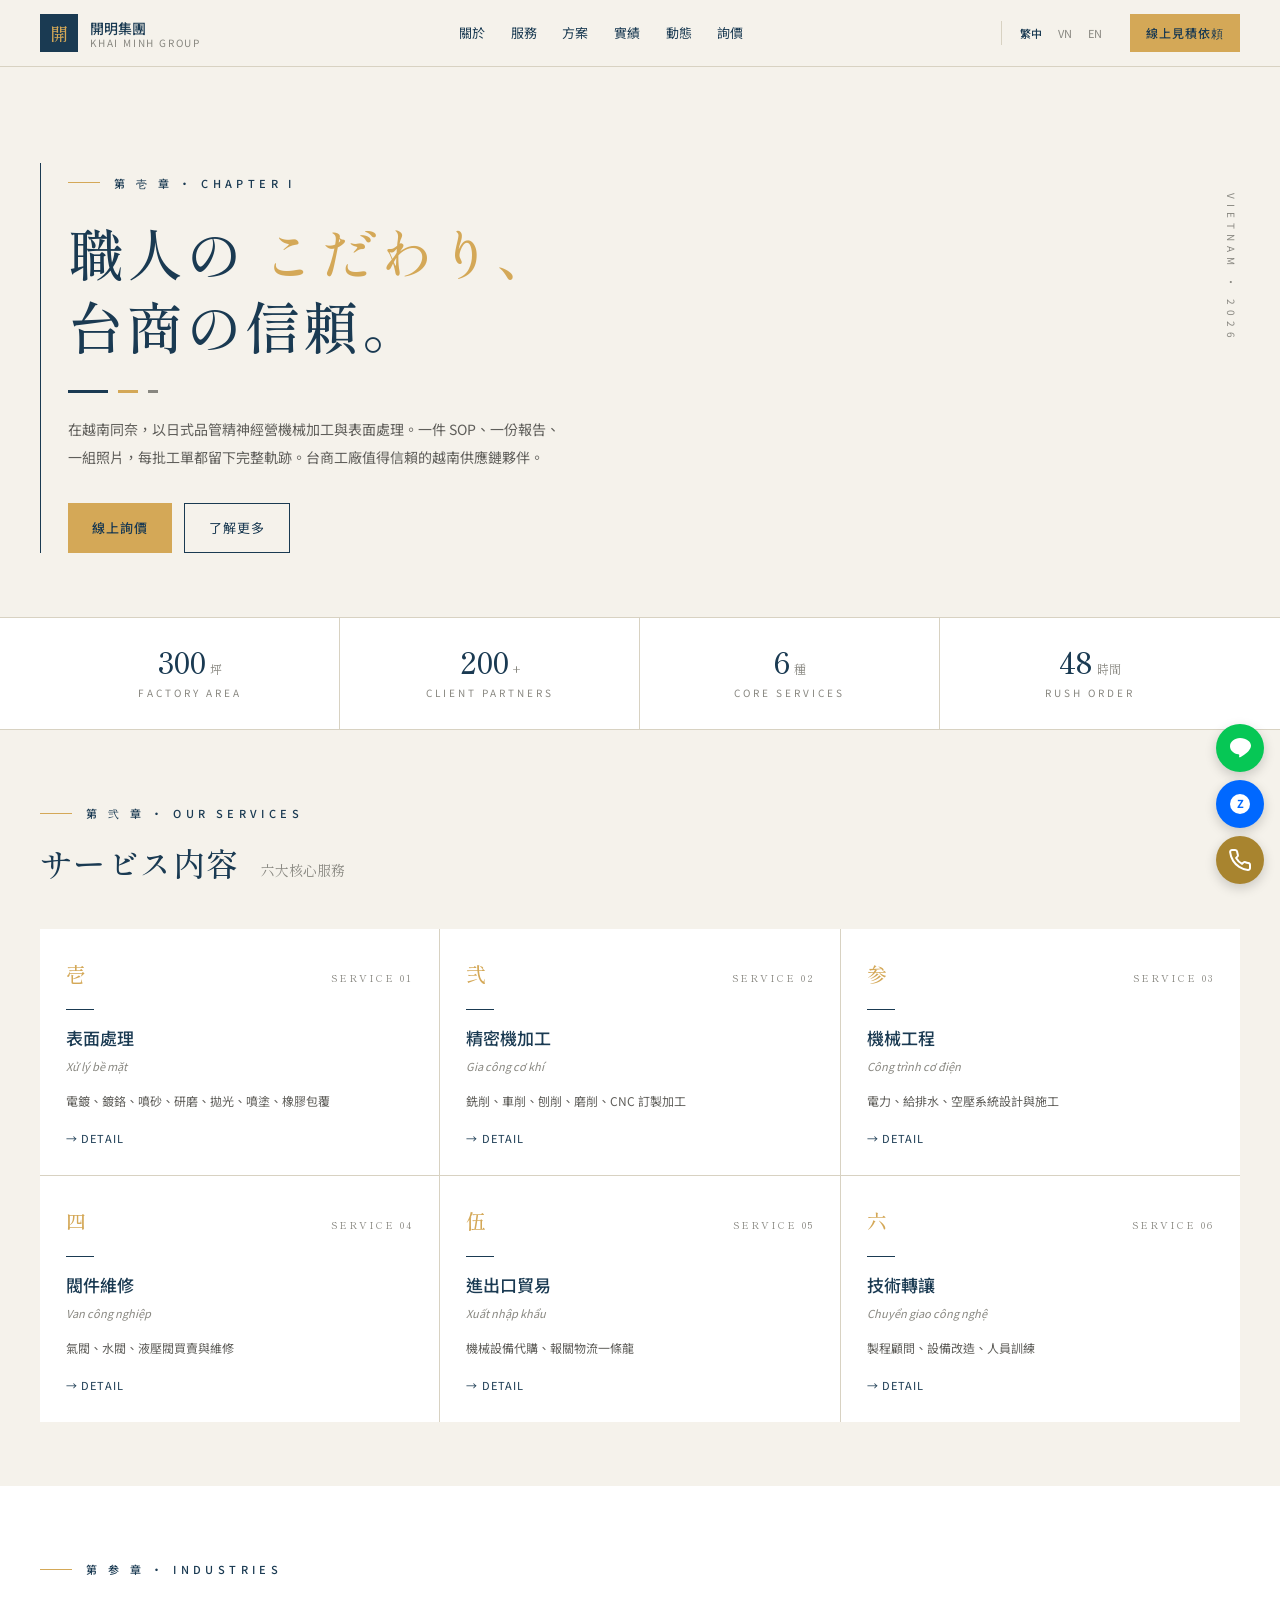
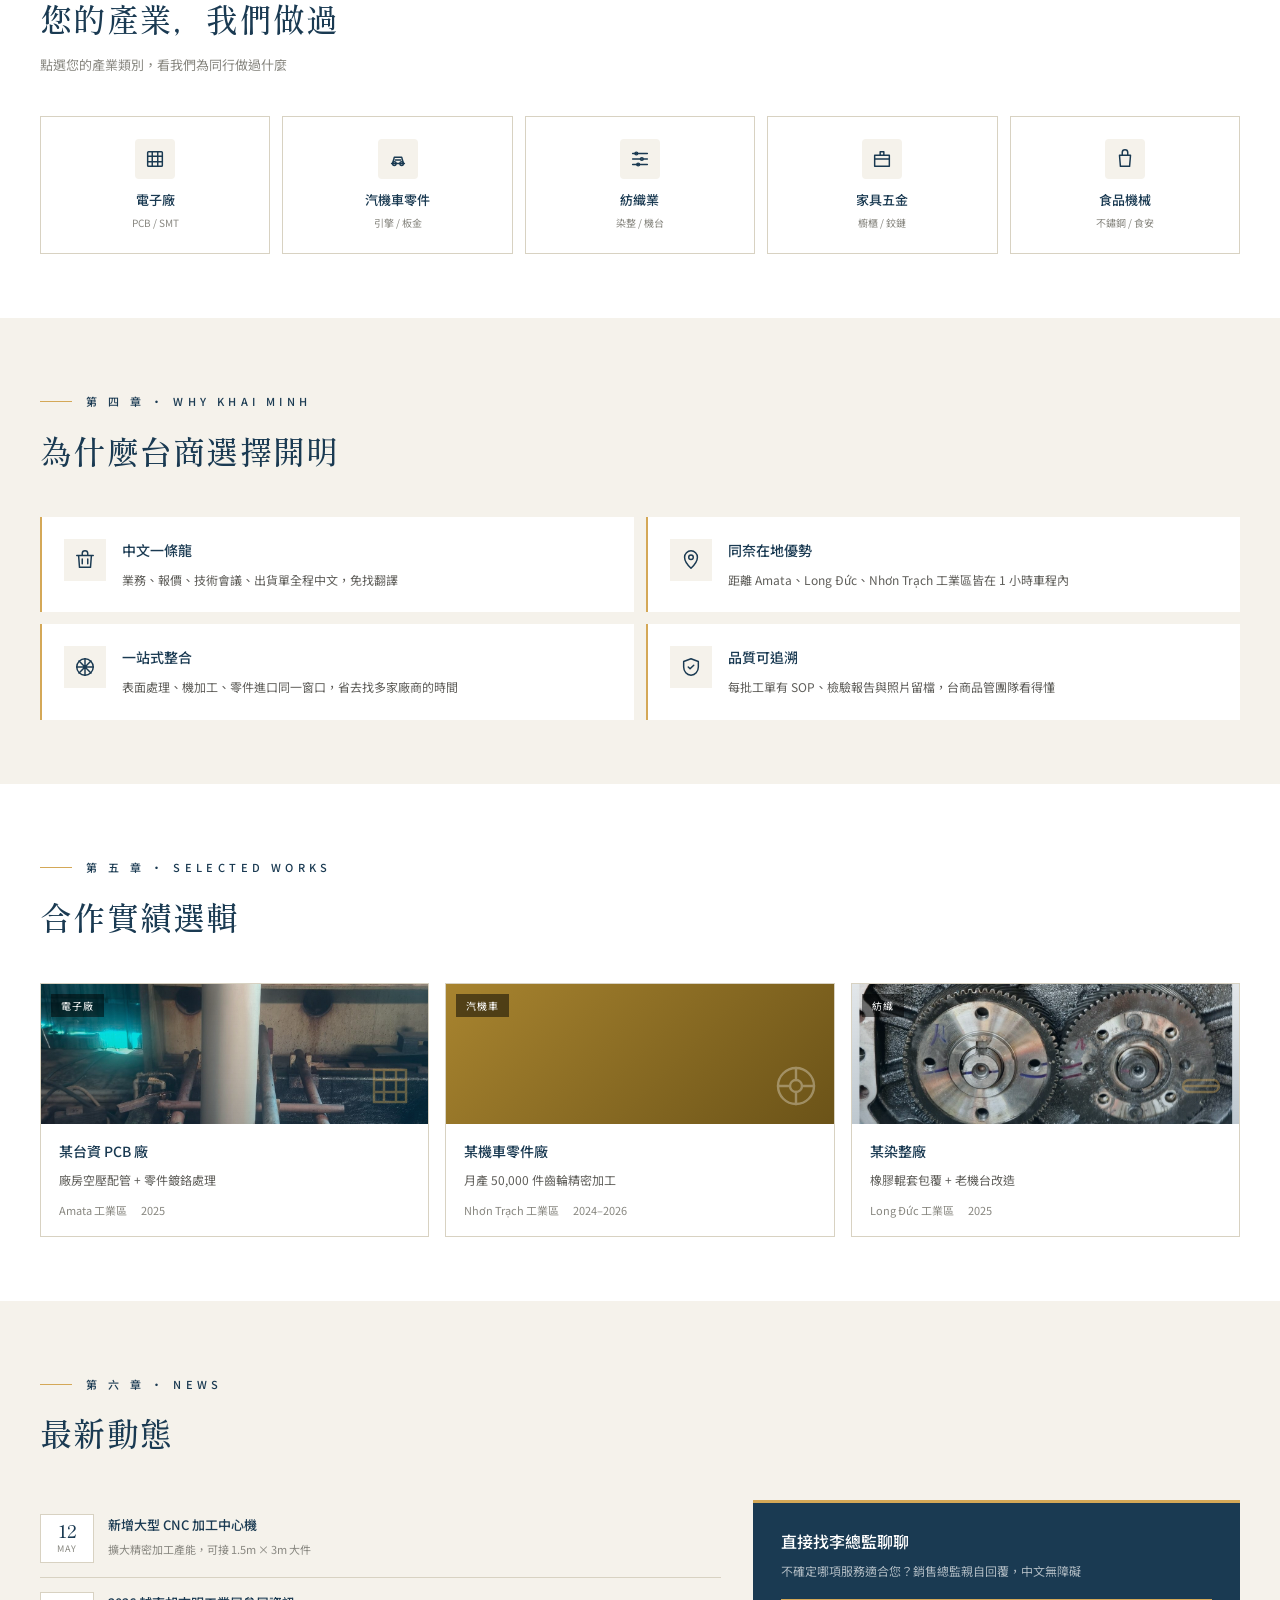
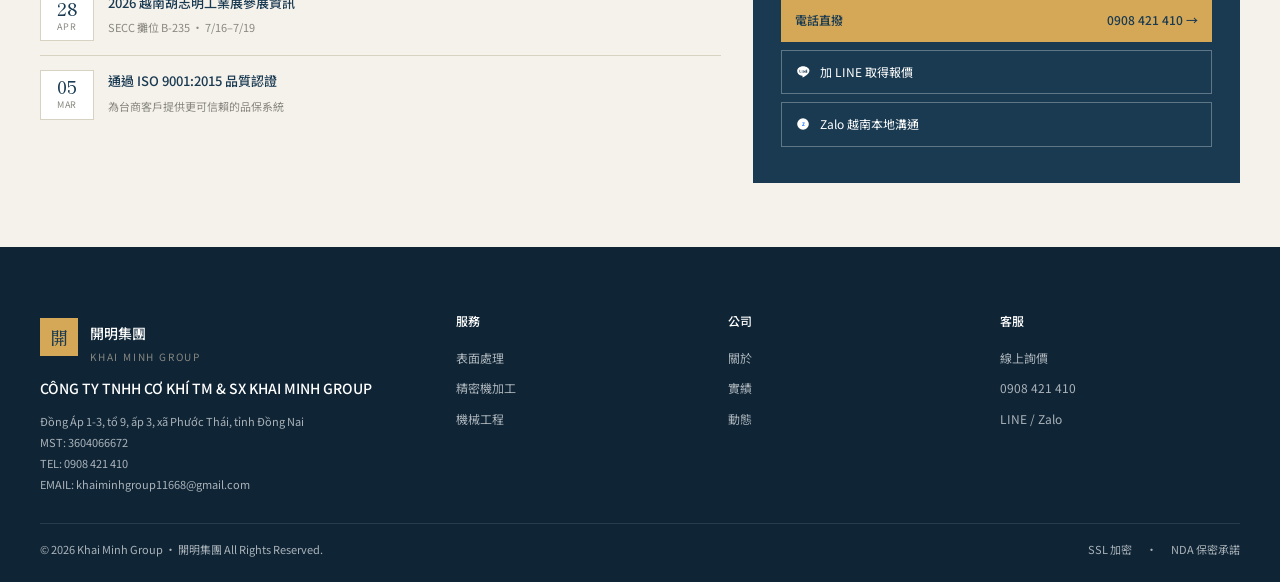
==== khaiminh-website/index.html @ f60c122e "Hotfix restore stable index and reapply category photo backgrounds" ====
<!DOCTYPE html>
<html lang="zh-Hant">
<head>
  <meta charset="UTF-8">
  <meta name="viewport" content="width=device-width, initial-scale=1.0">
  <meta name="description" content="開明集團 Khai Minh Group · 越南同奈在地機械加工與表面處理。中文一條龍服務，每批工單附 SOP、檢驗報告、製程照片，台商工廠值得信賴的供應鏈夥伴。">
  <meta name="theme-color" content="#1A3A52">
  <meta property="og:title" content="開明集團 Khai Minh Group — 越南同奈表面處理 × 機加工 × 進出口">
  <meta property="og:description" content="日式品管精神，中文一條龍服務。台商工廠值得信賴的越南供應鏈夥伴。">
  <meta property="og:type" content="website">
  <title>開明集團 Khai Minh Group | 越南同奈表面處理 × 機加工 × 進出口</title>

  <link rel="preconnect" href="https://fonts.googleapis.com">
  <link rel="preconnect" href="https://fonts.gstatic.com" crossorigin>
  <link href="https://fonts.googleapis.com/css2?family=Noto+Sans+TC:wght@400;500;700&family=Noto+Serif+TC:wght@500;700&family=Shippori+Mincho:wght@500;600&display=swap" rel="stylesheet">
  <link rel="stylesheet" href="assets/css/styles.css">
  <link rel="icon" href="data:image/svg+xml,%3Csvg xmlns='http://www.w3.org/2000/svg' viewBox='0 0 38 38'%3E%3Crect fill='%231A3A52' width='38' height='38'/%3E%3Ctext x='50%25' y='50%25' fill='%23D4A857' font-family='serif' font-size='18' text-anchor='middle' dominant-baseline='central'%3E開%3C/text%3E%3C/svg%3E">
</head>
<body>

  <!-- ==================== HEADER ==================== -->
  <header class="header">
    <div class="header-inner">
      <a href="index.html" class="logo">
        <div class="logo-mark">開</div>
        <div class="logo-text">
          <strong data-i18n="site_name">開明集團</strong>
          <span data-i18n="site_name_en">KHAI MINH GROUP</span>
        </div>
      </a>

      <nav class="nav" id="mainNav">
        <a href="index.html#about" data-i18n="nav.about">關於</a>
        <a href="service.html" data-i18n="nav.services">服務</a>
        <a href="index.html#industries" data-i18n="nav.solutions">方案</a>
        <a href="index.html#projects" data-i18n="nav.works">實績</a>
        <a href="index.html#news" data-i18n="nav.news">動態</a>
        <a href="quote.html" data-i18n="nav.contact">詢價</a>
      </nav>

      <div class="lang-switch" role="group" aria-label="Language">
        <button type="button" data-lang="tw">繁中</button>
        <button type="button" data-lang="vn">VN</button>
        <button type="button" data-lang="en">EN</button>
      </div>

      <a href="quote.html" class="btn-primary" data-i18n="btn.quote_now">線上見積依頼</a>

      <button class="menu-toggle" id="menuToggle" aria-label="Menu" aria-expanded="false">
        <span></span><span></span><span></span>
      </button>
    </div>
  </header>

  <!-- ==================== HERO ==================== -->
  <section class="hero">
    <div class="hero-inner">
      <div class="hero-line"></div>
      <div class="hero-vertical-text" data-i18n="home.vertical_text">VIETNAM · 2026</div>

      <div class="hero-content">
        <div class="chapter fade-in" data-i18n="home.hero_chapter">第 壱 章 · CHAPTER I</div>

        <h1 class="fade-in delay-1">
          <span data-i18n="home.hero_title_1">職人の</span>
          <span class="accent" data-i18n="home.hero_title_2">こだわり、</span><br>
          <span data-i18n="home.hero_title_3">台商の信頼。</span>
        </h1>

        <div class="bar-3 fade-in delay-2">
          <div></div><div></div><div></div>
        </div>

        <p class="hero-desc fade-in delay-3" data-i18n="home.hero_desc">在越南同奈，以日式品管精神經營機械加工與表面處理。一件 SOP、一份報告、一組照片，每批工單都留下完整軌跡。台商工廠值得信賴的越南供應鏈夥伴。</p>

        <div class="hero-cta fade-in delay-4">
          <a href="quote.html" class="btn-primary" data-i18n="btn.quote">線上詢價</a>
          <a href="service.html" class="btn-secondary" data-i18n="btn.learn_more">了解更多</a>
        </div>
      </div>
    </div>
  </section>

  <!-- ==================== STATS ==================== -->
  <section class="stats">
    <div class="stats-grid">
      <div class="stat">
        <div class="stat-num"><span data-i18n="home.stat_1_num">300</span><small data-i18n="home.stat_1_unit">坪</small></div>
        <div class="stat-label" data-i18n="home.stat_1_label">FACTORY AREA</div>
      </div>
      <div class="stat">
        <div class="stat-num"><span data-i18n="home.stat_2_num">200</span><small data-i18n="home.stat_2_unit">+</small></div>
        <div class="stat-label" data-i18n="home.stat_2_label">CLIENT PARTNERS</div>
      </div>
      <div class="stat">
        <div class="stat-num"><span data-i18n="home.stat_3_num">6</span><small data-i18n="home.stat_3_unit">種</small></div>
        <div class="stat-label" data-i18n="home.stat_3_label">CORE SERVICES</div>
      </div>
      <div class="stat">
        <div class="stat-num"><span data-i18n="home.stat_4_num">48</span><small data-i18n="home.stat_4_unit">時間</small></div>
        <div class="stat-label" data-i18n="home.stat_4_label">RUSH ORDER</div>
      </div>
    </div>
  </section>

  <!-- ==================== SERVICES ==================== -->
  <section class="section section-light" id="services">
    <div class="container">
      <div class="section-header">
        <div class="chapter" data-i18n="home.services_chapter">第 弐 章 · OUR SERVICES</div>
        <h2 class="section-title">
          <span data-i18n="home.services_title">サービス内容</span>
          <span class="sub" data-i18n="home.services_subtitle">六大核心服務</span>
        </h2>
      </div>

      <div class="services-grid">
        <a href="service.html" class="service-card">
          <div class="service-card-head">
            <div class="service-num">壱</div>
            <div class="service-idx">SERVICE 01</div>
          </div>
          <div class="service-divider"></div>
          <h3 class="service-title" data-i18n="home.service_1_name">表面處理</h3>
          <div class="service-title-sub" data-i18n="home.service_1_vn">Xử lý bề mặt</div>
          <p class="service-desc" data-i18n="home.service_1_desc">電鍍、鍍鉻、噴砂、研磨、拋光、噴塗、橡膠包覆</p>
          <div class="service-arrow">→ DETAIL</div>
        </a>

        <a href="service.html" class="service-card">
          <div class="service-card-head">
            <div class="service-num">弐</div>
            <div class="service-idx">SERVICE 02</div>
          </div>
          <div class="service-divider"></div>
          <h3 class="service-title" data-i18n="home.service_2_name">精密機加工</h3>
          <div class="service-title-sub" data-i18n="home.service_2_vn">Gia công cơ khí</div>
          <p class="service-desc" data-i18n="home.service_2_desc">銑削、車削、刨削、磨削、CNC 訂製加工</p>
          <div class="service-arrow">→ DETAIL</div>
        </a>

        <a href="service.html" class="service-card">
          <div class="service-card-head">
            <div class="service-num">参</div>
            <div class="service-idx">SERVICE 03</div>
          </div>
          <div class="service-divider"></div>
          <h3 class="service-title" data-i18n="home.service_3_name">機械工程</h3>
          <div class="service-title-sub" data-i18n="home.service_3_vn">Công trình cơ điện</div>
          <p class="service-desc" data-i18n="home.service_3_desc">電力、給排水、空壓系統設計與施工</p>
          <div class="service-arrow">→ DETAIL</div>
        </a>

        <a href="service.html" class="service-card">
          <div class="service-card-head">
            <div class="service-num">四</div>
            <div class="service-idx">SERVICE 04</div>
          </div>
          <div class="service-divider"></div>
          <h3 class="service-title" data-i18n="home.service_4_name">閥件維修</h3>
          <div class="service-title-sub" data-i18n="home.service_4_vn">Van công nghiệp</div>
          <p class="service-desc" data-i18n="home.service_4_desc">氣閥、水閥、液壓閥買賣與維修</p>
          <div class="service-arrow">→ DETAIL</div>
        </a>

        <a href="service.html" class="service-card">
          <div class="service-card-head">
            <div class="service-num">伍</div>
            <div class="service-idx">SERVICE 05</div>
          </div>
          <div class="service-divider"></div>
          <h3 class="service-title" data-i18n="home.service_5_name">進出口貿易</h3>
          <div class="service-title-sub" data-i18n="home.service_5_vn">Xuất nhập khẩu</div>
          <p class="service-desc" data-i18n="home.service_5_desc">機械設備代購、報關物流一條龍</p>
          <div class="service-arrow">→ DETAIL</div>
        </a>

        <a href="service.html" class="service-card">
          <div class="service-card-head">
            <div class="service-num">六</div>
            <div class="service-idx">SERVICE 06</div>
          </div>
          <div class="service-divider"></div>
          <h3 class="service-title" data-i18n="home.service_6_name">技術轉讓</h3>
          <div class="service-title-sub" data-i18n="home.service_6_vn">Chuyển giao công nghệ</div>
          <p class="service-desc" data-i18n="home.service_6_desc">製程顧問、設備改造、人員訓練</p>
          <div class="service-arrow">→ DETAIL</div>
        </a>
      </div>
    </div>
  </section>

  <!-- ==================== INDUSTRIES ==================== -->
  <section class="section section-white" id="industries">
    <div class="container">
      <div class="section-header">
        <div class="chapter" data-i18n="home.industries_chapter">第 参 章 · INDUSTRIES</div>
        <h2 class="section-title">
          <span data-i18n="home.industries_title">您的產業，我們做過</span>
        </h2>
        <p class="text-muted" style="font-size:13px; margin-top:8px;" data-i18n="home.industries_subtitle">點選您的產業類別，看我們為同行做過什麼</p>
      </div>

      <div class="industries-grid">
        <a href="quote.html" class="industry-card">
          <div class="industry-icon">
            <svg viewBox="0 0 24 24" fill="none" stroke-width="1.6" stroke-linecap="round" stroke-linejoin="round">
              <rect x="4" y="4" width="16" height="16" rx="1"/>
              <line x1="9" y1="4" x2="9" y2="20"/>
              <line x1="15" y1="4" x2="15" y2="20"/>
              <line x1="4" y1="9" x2="20" y2="9"/>
              <line x1="4" y1="15" x2="20" y2="15"/>
            </svg>
          </div>
          <div class="industry-name" data-i18n="home.ind_electronics">電子廠</div>
          <div class="industry-sub" data-i18n="home.ind_electronics_sub">PCB / SMT</div>
        </a>

        <a href="quote.html" class="industry-card">
          <div class="industry-icon">
            <svg viewBox="0 0 24 24" fill="none" stroke-width="1.6" stroke-linecap="round" stroke-linejoin="round">
              <path d="M5 17h14M6 17l2-7h8l2 7M9 13h6"/>
              <circle cx="8" cy="17" r="2"/>
              <circle cx="16" cy="17" r="2"/>
            </svg>
          </div>
          <div class="industry-name" data-i18n="home.ind_auto">汽機車零件</div>
          <div class="industry-sub" data-i18n="home.ind_auto_sub">引擎 / 板金</div>
        </a>

        <a href="quote.html" class="industry-card">
          <div class="industry-icon">
            <svg viewBox="0 0 24 24" fill="none" stroke-width="1.6" stroke-linecap="round" stroke-linejoin="round">
              <path d="M4 6h16M4 12h16M4 18h16"/>
              <circle cx="8" cy="6" r="1.5"/>
              <circle cx="14" cy="12" r="1.5"/>
              <circle cx="10" cy="18" r="1.5"/>
            </svg>
          </div>
          <div class="industry-name" data-i18n="home.ind_textile">紡織業</div>
          <div class="industry-sub" data-i18n="home.ind_textile_sub">染整 / 機台</div>
        </a>

        <a href="quote.html" class="industry-card">
          <div class="industry-icon">
            <svg viewBox="0 0 24 24" fill="none" stroke-width="1.6" stroke-linecap="round" stroke-linejoin="round">
              <rect x="4" y="8" width="16" height="12"/>
              <path d="M4 12h16M10 8V4h4v4"/>
            </svg>
          </div>
          <div class="industry-name" data-i18n="home.ind_furniture">家具五金</div>
          <div class="industry-sub" data-i18n="home.ind_furniture_sub">櫥櫃 / 鉸鏈</div>
        </a>

        <a href="quote.html" class="industry-card">
          <div class="industry-icon">
            <svg viewBox="0 0 24 24" fill="none" stroke-width="1.6" stroke-linecap="round" stroke-linejoin="round">
              <path d="M6 8h12l-1 12H7zM9 8V5a3 3 0 016 0v3"/>
            </svg>
          </div>
          <div class="industry-name" data-i18n="home.ind_food">食品機械</div>
          <div class="industry-sub" data-i18n="home.ind_food_sub">不鏽鋼 / 食安</div>
        </a>
      </div>
    </div>
  </section>

  <!-- ==================== REASONS ==================== -->
  <section class="section section-light" id="about">
    <div class="container">
      <div class="section-header">
        <div class="chapter" data-i18n="home.reasons_chapter">第 四 章 · WHY KHAI MINH</div>
        <h2 class="section-title" data-i18n="home.reasons_title">為什麼台商選擇開明</h2>
      </div>

      <div class="reasons-grid">
        <div class="reason">
          <div class="reason-icon">
            <svg viewBox="0 0 24 24" fill="none" stroke-width="1.6" stroke-linecap="round" stroke-linejoin="round">
              <path d="M3 7h18M5 7l1 13h12l1-13M9 7V5a3 3 0 016 0v2"/>
              <path d="M9 11v5M15 11v5"/>
            </svg>
          </div>
          <div>
            <div class="reason-title" data-i18n="home.reason_1_title">中文一條龍</div>
            <p class="reason-desc" data-i18n="home.reason_1_desc">業務、報價、技術會議、出貨單全程中文，免找翻譯</p>
          </div>
        </div>

        <div class="reason">
          <div class="reason-icon">
            <svg viewBox="0 0 24 24" fill="none" stroke-width="1.6" stroke-linecap="round" stroke-linejoin="round">
              <path d="M12 21s-7-6.5-7-12a7 7 0 0114 0c0 5.5-7 12-7 12z"/>
              <circle cx="12" cy="9" r="2.5"/>
            </svg>
          </div>
          <div>
            <div class="reason-title" data-i18n="home.reason_2_title">同奈在地優勢</div>
            <p class="reason-desc" data-i18n="home.reason_2_desc">距離 Amata、Long Đức、Nhơn Trạch 工業區皆在 1 小時車程內</p>
          </div>
        </div>

        <div class="reason">
          <div class="reason-icon">
            <svg viewBox="0 0 24 24" fill="none" stroke-width="1.6" stroke-linecap="round" stroke-linejoin="round">
              <circle cx="12" cy="12" r="9"/>
              <path d="M12 3v18M3 12h18M5.5 5.5l13 13M5.5 18.5l13-13"/>
            </svg>
          </div>
          <div>
            <div class="reason-title" data-i18n="home.reason_3_title">一站式整合</div>
            <p class="reason-desc" data-i18n="home.reason_3_desc">表面處理、機加工、零件進口同一窗口，省去找多家廠商的時間</p>
          </div>
        </div>

        <div class="reason">
          <div class="reason-icon">
            <svg viewBox="0 0 24 24" fill="none" stroke-width="1.6" stroke-linecap="round" stroke-linejoin="round">
              <path d="M9 12l2 2 4-4"/>
              <path d="M12 3l8 3v6c0 5-3.5 8.5-8 9-4.5-.5-8-4-8-9V6z"/>
            </svg>
          </div>
          <div>
            <div class="reason-title" data-i18n="home.reason_4_title">品質可追溯</div>
            <p class="reason-desc" data-i18n="home.reason_4_desc">每批工單有 SOP、檢驗報告與照片留檔，台商品管團隊看得懂</p>
          </div>
        </div>
      </div>
    </div>
  </section>

  <!-- ==================== PROJECTS ==================== -->
  <section class="section section-white" id="projects">
    <div class="container">
      <div class="section-header">
        <div class="chapter" data-i18n="home.projects_chapter">第 五 章 · SELECTED WORKS</div>
        <h2 class="section-title" data-i18n="home.projects_title">合作實績選輯</h2>
      </div>

      <div class="projects-grid">
        <article class="project-card">
          <div class="project-img" style="background: linear-gradient(180deg, rgba(21,56,82,.12), rgba(21,56,82,.28)), url('assets/img/cases/surface-treatment/553460.jpg'); background-size:cover; background-position:center;">
            <div class="project-img-tag" data-i18n="home.project_1_tag">電子廠</div>
            <svg style="position:absolute; bottom:14px; right:14px; opacity:0.4;" width="48" height="48" viewBox="0 0 24 24" fill="none" stroke="#D4A857" stroke-width="1.2" stroke-linecap="round">
              <rect x="4" y="4" width="16" height="16"/>
              <line x1="9" y1="4" x2="9" y2="20"/>
              <line x1="15" y1="4" x2="15" y2="20"/>
              <line x1="4" y1="9" x2="20" y2="9"/>
              <line x1="4" y1="15" x2="20" y2="15"/>
            </svg>
          </div>
          <div class="project-body">
            <h3 class="project-title" data-i18n="home.project_1_title">某台資 PCB 廠</h3>
            <p class="project-desc" data-i18n="home.project_1_desc">廠房空壓配管 + 零件鍍鉻處理</p>
            <div class="project-meta">
              <span data-i18n="home.project_1_loc">Amata 工業區</span>
              <span>2025</span>
            </div>
          </div>
        </article>

        <article class="project-card">
          <div class="project-img" style="background: linear-gradient(135deg, #A8842F 0%, #6B5318 100%);">
            <div class="project-img-tag" data-i18n="home.project_2_tag">汽機車</div>
            <svg style="position:absolute; bottom:14px; right:14px; opacity:0.35;" width="48" height="48" viewBox="0 0 24 24" fill="none" stroke="#F5F2EB" stroke-width="1.2" stroke-linecap="round">
              <circle cx="12" cy="12" r="9"/>
              <circle cx="12" cy="12" r="3"/>
              <path d="M12 3v6M12 15v6M3 12h6M15 12h6"/>
            </svg>
          </div>
          <div class="project-body">
            <h3 class="project-title" data-i18n="home.project_2_title">某機車零件廠</h3>
            <p class="project-desc" data-i18n="home.project_2_desc">月產 50,000 件齒輪精密加工</p>
            <div class="project-meta">
              <span data-i18n="home.project_2_loc">Nhơn Trạch 工業區</span>
              <span>2024–2026</span>
            </div>
          </div>
        </article>

        <article class="project-card">
          <div class="project-img" style="background: linear-gradient(180deg, rgba(21,56,82,.12), rgba(21,56,82,.28)), url('assets/img/cases/valve-repair/553462.jpg'); background-size:cover; background-position:center;">
            <div class="project-img-tag" data-i18n="home.project_3_tag">紡織</div>
            <svg style="position:absolute; bottom:14px; right:14px; opacity:0.4;" width="48" height="48" viewBox="0 0 24 24" fill="none" stroke="#D4A857" stroke-width="1.2" stroke-linecap="round">
              <rect x="3" y="9" width="18" height="6" rx="3"/>
              <line x1="3" y1="12" x2="21" y2="12"/>
            </svg>
          </div>
          <div class="project-body">
            <h3 class="project-title" data-i18n="home.project_3_title">某染整廠</h3>
            <p class="project-desc" data-i18n="home.project_3_desc">橡膠輥套包覆 + 老機台改造</p>
            <div class="project-meta">
              <span data-i18n="home.project_3_loc">Long Đức 工業區</span>
              <span>2025</span>
            </div>
          </div>
        </article>
      </div>
    </div>
  </section>

  <!-- ==================== NEWS + CTA ==================== -->
  <section class="section section-light" id="news">
    <div class="container">
      <div class="section-header">
        <div class="chapter" data-i18n="home.news_chapter">第 六 章 · NEWS</div>
        <h2 class="section-title" data-i18n="home.news_title">最新動態</h2>
      </div>

      <div class="news-cta-row">
        <div>
          <div class="news-item">
            <div class="news-date">
              <div class="news-date-day">12</div>
              <div class="news-date-mon">MAY</div>
            </div>
            <div>
              <div class="news-title" data-i18n="home.news_1_title">新增大型 CNC 加工中心機</div>
              <div class="news-sub" data-i18n="home.news_1_desc">擴大精密加工產能，可接 1.5m × 3m 大件</div>
            </div>
          </div>

          <div class="news-item">
            <div class="news-date">
              <div class="news-date-day">28</div>
              <div class="news-date-mon">APR</div>
            </div>
            <div>
              <div class="news-title" data-i18n="home.news_2_title">2026 越南胡志明工業展參展資訊</div>
              <div class="news-sub" data-i18n="home.news_2_desc">SECC 攤位 B-235 ‧ 7/16–7/19</div>
            </div>
          </div>

          <div class="news-item">
            <div class="news-date">
              <div class="news-date-day">05</div>
              <div class="news-date-mon">MAR</div>
            </div>
            <div>
              <div class="news-title" data-i18n="home.news_3_title">通過 ISO 9001:2015 品質認證</div>
              <div class="news-sub" data-i18n="home.news_3_desc">為台商客戶提供更可信賴的品保系統</div>
            </div>
          </div>
        </div>

        <aside class="cta-box">
          <div class="cta-title" data-i18n="home.cta_title">直接找李總監聊聊</div>
          <p class="cta-desc" data-i18n="home.cta_desc">不確定哪項服務適合您？銷售總監親自回覆，中文無障礙</p>

          <a href="tel:+84908421410" class="cta-btn">
            <span data-i18n="home.cta_phone_label">電話直撥</span>
            <span>0908 421 410 →</span>
          </a>

          <a href="https://line.me/R/ti/p/@khaiminh" class="cta-btn-outline" target="_blank" rel="noopener">
            <svg width="14" height="14" viewBox="0 0 24 24" fill="currentColor"><path d="M12 2C6.5 2 2 5.7 2 10.2c0 4.1 3.6 7.5 8.4 8.1.3.1.7.2.8.5.1.3.1.7 0 1l-.1.8c-.1.3-.2 1.1 1 .6 1.1-.5 6.2-3.7 8.5-6.3 1.5-1.7 2.4-3.4 2.4-5.4C23 6 18.5 2 12 2zm-4 11H6.4c-.2 0-.4-.2-.4-.4V8.4c0-.2.2-.4.4-.4h.2c.2 0 .4.2.4.4v3.4H8c.2 0 .4.2.4.4s-.2.4-.4.4zm2-3.7c0-.2.2-.4.4-.4s.4.2.4.4v4.1c0 .2-.2.4-.4.4s-.4-.2-.4-.4V9.3zm6 4.1c0 .2-.1.3-.3.4h-.2l-1.9-2.6v2.2c0 .2-.2.4-.4.4s-.4-.2-.4-.4V9.3c0-.2.1-.3.3-.4h.3l1.9 2.6V9.3c0-.2.2-.4.4-.4s.4.2.4.4v4.1zm3-2.5c.2 0 .4.2.4.4s-.2.4-.4.4h-1.2v.9H19c.2 0 .4.2.4.4s-.2.4-.4.4h-1.6c-.2 0-.4-.2-.4-.4V8.4c0-.2.2-.4.4-.4H19c.2 0 .4.2.4.4s-.2.4-.4.4h-1.2v.9H19z"/></svg>
            <span data-i18n="home.cta_line_label">加 LINE 取得報價</span>
          </a>

          <a href="https://zalo.me/84908421410" class="cta-btn-outline" target="_blank" rel="noopener">
            <svg width="14" height="14" viewBox="0 0 24 24" fill="currentColor"><circle cx="12" cy="12" r="10"/><text x="12" y="15" font-size="8" font-weight="bold" fill="#0068FF" text-anchor="middle">Z</text></svg>
            <span data-i18n="home.cta_zalo_label">Zalo 越南本地溝通</span>
          </a>
        </aside>
      </div>
    </div>
  </section>

  <!-- ==================== FOOTER ==================== -->
  <footer class="footer">
    <div class="container">
      <div class="footer-grid">
        <div class="footer-brand">
          <div class="logo">
            <div class="logo-mark">開</div>
            <div class="logo-text">
              <strong style="color:white" data-i18n="site_name">開明集團</strong>
              <span data-i18n="site_name_en">KHAI MINH GROUP</span>
            </div>
          </div>
          <strong data-i18n="footer.company_full">CÔNG TY TNHH CƠ KHÍ TM & SX KHAI MINH GROUP</strong>
          <p>
            <span data-i18n="footer.address">Đồng Áp 1-3, tổ 9, ấp 3, xã Phước Thái, tỉnh Đồng Nai</span><br>
            <span data-i18n="footer.tax_id">MST: 3604066672</span><br>
            TEL: <a href="tel:+84908421410">0908 421 410</a><br>
            EMAIL: <a href="mailto:khaiminhgroup11668@gmail.com">khaiminhgroup11668@gmail.com</a>
          </p>
        </div>

        <div class="footer-col">
          <h4 data-i18n="footer.col_services">服務</h4>
          <a href="service.html" data-i18n="home.service_1_name">表面處理</a>
          <a href="service.html" data-i18n="home.service_2_name">精密機加工</a>
          <a href="service.html" data-i18n="home.service_3_name">機械工程</a>
        </div>

        <div class="footer-col">
          <h4 data-i18n="footer.col_company">公司</h4>
          <a href="index.html#about" data-i18n="nav.about">關於開明</a>
          <a href="index.html#projects" data-i18n="nav.works">合作實績</a>
          <a href="index.html#news" data-i18n="nav.news">最新動態</a>
        </div>

        <div class="footer-col">
          <h4 data-i18n="footer.col_contact">客服</h4>
          <a href="quote.html" data-i18n="btn.quote">線上詢價</a>
          <a href="tel:+84908421410">0908 421 410</a>
          <a href="https://line.me/R/ti/p/@khaiminh" target="_blank" rel="noopener">LINE / Zalo</a>
        </div>
      </div>

      <div class="footer-bottom">
        <div data-i18n="footer.copyright">© 2026 Khai Minh Group ‧ 開明集團 All Rights Reserved.</div>
        <div class="footer-social">
          <span data-i18n="footer.ssl">SSL 加密</span>
          <span>·</span>
          <span data-i18n="footer.nda">NDA 保密承諾</span>
        </div>
      </div>
    </div>
  </footer>

  <!-- ==================== FLOATING CONTACT ==================== -->
  <div class="floating-contact">
    <a href="https://line.me/R/ti/p/@khaiminh" class="fc-btn fc-line" target="_blank" rel="noopener" aria-label="LINE">
      <span class="fc-btn-label" data-i18n="floating.line_label">LINE 諮詢</span>
      <svg viewBox="0 0 24 24" fill="currentColor"><path d="M12 2C6.5 2 2 5.7 2 10.2c0 4.1 3.6 7.5 8.4 8.1.3.1.7.2.8.5.1.3.1.7 0 1l-.1.8c-.1.3-.2 1.1 1 .6 1.1-.5 6.2-3.7 8.5-6.3 1.5-1.7 2.4-3.4 2.4-5.4C23 6 18.5 2 12 2z"/></svg>
    </a>
    <a href="https://zalo.me/84908421410" class="fc-btn fc-zalo" target="_blank" rel="noopener" aria-label="Zalo">
      <span class="fc-btn-label" data-i18n="floating.zalo_label">Zalo 聯絡</span>
      <svg viewBox="0 0 24 24" fill="currentColor"><circle cx="12" cy="12" r="10"/><text x="12" y="16" font-size="11" font-weight="bold" fill="#0068FF" text-anchor="middle">Z</text></svg>
    </a>
    <a href="tel:+84908421410" class="fc-btn fc-phone" aria-label="Phone">
      <span class="fc-btn-label" data-i18n="floating.phone_label">撥打電話</span>
      <svg viewBox="0 0 24 24" fill="none" stroke="currentColor" stroke-width="2" stroke-linecap="round" stroke-linejoin="round"><path d="M22 16.92v3a2 2 0 01-2.18 2 19.79 19.79 0 01-8.63-3.07 19.5 19.5 0 01-6-6 19.79 19.79 0 01-3.07-8.67A2 2 0 014.11 2h3a2 2 0 012 1.72c.13.96.37 1.9.72 2.81a2 2 0 01-.45 2.11L8.09 9.91a16 16 0 006 6l1.27-1.27a2 2 0 012.11-.45c.91.35 1.85.59 2.81.72A2 2 0 0122 16.92z"/></svg>
    </a>
  </div>

  <script src="assets/js/i18n.js?v=20260521-2"></script>
  <script src="assets/js/main.js?v=20260521-2"></script>
</body>
</html>
---- khaiminh-website/assets/css/styles.css ----
/* ============================================
   KHAI MINH GROUP — 日系風格設計系統
   ============================================ */

:root {
  /* 主色 */
  --color-bg: #F5F2EB;        /* 米色底 */
  --color-bg-white: #FFFFFF;
  --color-bg-dark: #1A3A52;   /* 深紺青 */
  --color-bg-darker: #0F2536;

  /* 文字 */
  --color-text: #1A3A52;
  --color-text-soft: #5F5E5A;
  --color-text-muted: #888780;
  --color-text-light: #B4B2A9;

  /* 強調色 */
  --color-accent: #D4A857;     /* 金黃 */
  --color-accent-dark: #A8842F;
  --color-line: #D8D2C2;        /* 細線 */

  /* 字型 */
  --font-sans: "Noto Sans TC", "Hiragino Kaku Gothic ProN", "Yu Gothic", "Meiryo", "PingFang TC", -apple-system, sans-serif;
  --font-serif: "Noto Serif TC", "Yu Mincho", "Hiragino Mincho ProN", "PingFang TC", serif;
  --font-display: "Shippori Mincho", "Noto Serif JP", serif;

  /* 間距 */
  --space-xs: 4px;
  --space-sm: 8px;
  --space-md: 16px;
  --space-lg: 24px;
  --space-xl: 40px;
  --space-2xl: 64px;
  --space-3xl: 96px;

  /* 容器 */
  --max-width: 1280px;
  --max-width-narrow: 960px;
}

/* ============================================
   Reset
   ============================================ */
*, *::before, *::after { box-sizing: border-box; margin: 0; padding: 0; }
html { scroll-behavior: smooth; -webkit-text-size-adjust: 100%; }
body {
  font-family: var(--font-sans);
  background: var(--color-bg);
  color: var(--color-text);
  line-height: 1.7;
  font-weight: 400;
  -webkit-font-smoothing: antialiased;
}
img, svg { max-width: 100%; display: block; }
a { color: inherit; text-decoration: none; }
button { font-family: inherit; cursor: pointer; border: none; background: none; color: inherit; }
input, textarea, select { font-family: inherit; font-size: 14px; }

/* ============================================
   排版
   ============================================ */
.font-display { font-family: var(--font-display); font-weight: 500; letter-spacing: 0.05em; }
.text-muted { color: var(--color-text-muted); }
.text-accent { color: var(--color-accent); }
.text-mono { font-family: ui-monospace, "SF Mono", monospace; letter-spacing: 0.02em; }

/* 章節標籤：壱章弐章三章... */
.chapter {
  display: inline-flex;
  align-items: center;
  gap: 14px;
  font-size: 11px;
  color: var(--color-text);
  letter-spacing: 0.4em;
  font-weight: 500;
}
.chapter::before {
  content: "";
  width: 32px;
  height: 1px;
  background: var(--color-accent);
}

/* 三色橫條 */
.bar-3 {
  display: flex;
  gap: 10px;
  align-items: center;
}
.bar-3 > div { height: 3px; }
.bar-3 > div:nth-child(1) { width: 40px; background: var(--color-bg-dark); }
.bar-3 > div:nth-child(2) { width: 20px; background: var(--color-accent); }
.bar-3 > div:nth-child(3) { width: 10px; background: var(--color-text-muted); }

/* ============================================
   容器
   ============================================ */
.container { max-width: var(--max-width); margin: 0 auto; padding: 0 var(--space-xl); }
.container-narrow { max-width: var(--max-width-narrow); margin: 0 auto; padding: 0 var(--space-xl); }

/* ============================================
   Header
   ============================================ */
.header {
  background: var(--color-bg);
  border-bottom: 0.5px solid var(--color-line);
  padding: 14px 0;
  position: sticky;
  top: 0;
  z-index: 100;
  backdrop-filter: blur(8px);
  background: rgba(245, 242, 235, 0.92);
}
.header-inner {
  max-width: var(--max-width);
  width: 100%;
  margin: 0 auto;
  padding: 0 var(--space-xl);
  display: flex;
  align-items: center;
  justify-content: space-between;
  gap: var(--space-lg);
  min-width: 0;
}
.logo {
  display: flex;
  align-items: center;
  gap: 12px;
  flex-shrink: 0;
}
.logo-mark {
  width: 38px;
  height: 38px;
  background: var(--color-bg-dark);
  display: flex;
  align-items: center;
  justify-content: center;
  color: var(--color-accent);
  font-family: var(--font-display);
  font-size: 18px;
  font-weight: 500;
}
.logo-text { line-height: 1.2; }
.logo-text strong { font-size: 14px; font-weight: 500; color: var(--color-text); }
.logo-text span { font-size: 10px; color: var(--color-text-muted); letter-spacing: 0.18em; display: block; }

.nav {
  display: flex;
  gap: clamp(14px, 2vw, 28px);
  align-items: center;
  justify-content: center;
  flex: 1 1 auto;
  min-width: 0;
  font-size: 13px;
}
.nav a {
  color: var(--color-text);
  position: relative;
  padding: 4px 0;
  transition: color 0.2s;
}
.nav a:hover { color: var(--color-accent-dark); }
.nav a.active::after {
  content: "";
  position: absolute;
  bottom: -4px;
  left: 0;
  right: 0;
  height: 1px;
  background: var(--color-accent);
}

.lang-switch {
  font-size: 11px;
  color: var(--color-text-muted);
  display: flex;
  gap: 8px;
  align-items: center;
  border-left: 0.5px solid var(--color-line);
  padding-left: 14px;
  flex-shrink: 0;
}
.lang-switch button { font-size: 11px; color: var(--color-text-muted); padding: 4px; }
.lang-switch button.active { color: var(--color-text); font-weight: 500; }
.lang-switch button:hover { color: var(--color-accent-dark); }
.lang-switch button:disabled { cursor: wait; opacity: 0.7; }

.btn-primary {
  background: var(--color-accent);
  color: var(--color-bg-dark);
  padding: 9px 16px;
  font-size: 12px;
  font-weight: 500;
  letter-spacing: 0.08em;
  transition: all 0.2s;
  display: inline-flex;
  align-items: center;
  gap: 6px;
  justify-content: center;
  white-space: nowrap;
}
.btn-primary:hover { background: var(--color-accent-dark); color: white; }
.header .btn-primary { flex-shrink: 0; }

.btn-secondary {
  background: transparent;
  color: var(--color-text);
  padding: 9px 16px;
  border: 1px solid var(--color-text);
  font-size: 12px;
  letter-spacing: 0.08em;
  transition: all 0.2s;
}
.btn-secondary:hover { background: var(--color-text); color: var(--color-bg); }

/* 漢堡 mobile menu */
.menu-toggle {
  display: none;
  width: 32px;
  height: 32px;
  flex-direction: column;
  justify-content: center;
  gap: 5px;
}
.menu-toggle span {
  display: block;
  width: 22px;
  height: 1.5px;
  background: var(--color-text);
}

/* ============================================
   Hero
   ============================================ */
.hero {
  padding: var(--space-3xl) 0 var(--space-2xl);
  position: relative;
}
.hero-inner {
  max-width: var(--max-width);
  margin: 0 auto;
  padding: 0 var(--space-xl);
  position: relative;
}
.hero-line {
  position: absolute;
  left: var(--space-xl);
  top: 0;
  bottom: 0;
  width: 1px;
  background: var(--color-bg-dark);
}
.hero-vertical-text {
  position: absolute;
  right: var(--space-xl);
  top: 30px;
  writing-mode: vertical-rl;
  font-size: 10px;
  color: var(--color-text-muted);
  letter-spacing: 0.5em;
}
.hero-content { margin-left: 28px; max-width: 640px; }
.hero h1 {
  font-family: var(--font-display);
  font-size: clamp(32px, 5vw, 56px);
  line-height: 1.3;
  font-weight: 500;
  color: var(--color-text);
  margin: 24px 0 28px;
  letter-spacing: 0.05em;
}
.hero h1 .accent { color: var(--color-accent); }
.hero-desc {
  font-size: 14px;
  color: var(--color-text-soft);
  line-height: 2;
  max-width: 500px;
  margin: 22px 0 32px;
}
.hero-cta { display: flex; gap: 12px; flex-wrap: wrap; }
.hero-cta .btn-primary, .hero-cta .btn-secondary { padding: 13px 24px; font-size: 13px; }

/* Hero 動畫 */
.fade-in { opacity: 0; transform: translateY(20px); animation: fadeUp 0.8s ease forwards; }
.fade-in.delay-1 { animation-delay: 0.1s; }
.fade-in.delay-2 { animation-delay: 0.2s; }
.fade-in.delay-3 { animation-delay: 0.3s; }
.fade-in.delay-4 { animation-delay: 0.4s; }
.fade-in.delay-5 { animation-delay: 0.5s; }
@keyframes fadeUp {
  to { opacity: 1; transform: translateY(0); }
}

/* ============================================
   Stats 統計列
   ============================================ */
.stats {
  background: var(--color-bg-white);
}
.stats-grid {
  max-width: var(--max-width);
  margin: 0 auto;
  padding: 0 var(--space-xl);
  display: grid;
  grid-template-columns: repeat(4, 1fr);
  border-top: 0.5px solid var(--color-line);
  border-bottom: 0.5px solid var(--color-line);
}
.stat {
  padding: 28px 24px;
  text-align: center;
  border-right: 0.5px solid var(--color-line);
}
.stat:last-child { border-right: none; }
.stat-num {
  font-family: var(--font-display);
  font-size: 30px;
  font-weight: 500;
  color: var(--color-bg-dark);
  line-height: 1;
}
.stat-num small { font-size: 12px; color: var(--color-text-muted); margin-left: 4px; font-weight: 400; }
.stat-label {
  font-size: 10px;
  color: var(--color-text-muted);
  letter-spacing: 0.3em;
  margin-top: 8px;
}

/* ============================================
   Section
   ============================================ */
.section { padding: var(--space-2xl) 0; }
.section-light { background: var(--color-bg); }
.section-white { background: var(--color-bg-white); }
.section-dark { background: var(--color-bg-dark); color: white; }
.section-dark .section-title { color: white; }
.section-dark .section-subtitle { color: rgba(255,255,255,0.7); }

.section-header { margin-bottom: var(--space-xl); }
.section-title {
  font-family: var(--font-display);
  font-size: clamp(22px, 3vw, 32px);
  font-weight: 500;
  color: var(--color-text);
  margin-top: 12px;
  letter-spacing: 0.04em;
}
.section-title .sub {
  color: var(--color-text-muted);
  font-size: 14px;
  font-weight: 400;
  letter-spacing: normal;
  margin-left: 12px;
}

/* ============================================
   服務卡片網格
   ============================================ */
.services-grid {
  display: grid;
  grid-template-columns: repeat(3, 1fr);
  gap: 1px;
  background: var(--color-line);
}
.service-card {
  background: var(--color-bg-white);
  padding: 28px 26px;
  transition: background 0.3s;
  cursor: pointer;
}
.service-card:hover { background: #FCFBF8; }
.service-card-head {
  display: flex;
  align-items: baseline;
  justify-content: space-between;
  margin-bottom: 18px;
}
.service-num {
  font-family: var(--font-display);
  font-size: 20px;
  color: var(--color-accent);
  font-weight: 500;
}
.service-idx {
  font-size: 10px;
  color: var(--color-text-muted);
  letter-spacing: 0.2em;
  font-family: var(--font-display);
}
.service-divider {
  height: 1px;
  background: var(--color-bg-dark);
  width: 28px;
  margin-bottom: 14px;
  transition: width 0.3s;
}
.service-card:hover .service-divider { width: 48px; }
.service-title { font-size: 17px; font-weight: 500; color: var(--color-text); margin-bottom: 4px; }
.service-title-sub { font-size: 11px; color: var(--color-text-muted); font-style: italic; margin-bottom: 14px; }
.service-desc { font-size: 12px; color: var(--color-text-soft); line-height: 1.9; }
.service-arrow { font-size: 11px; color: var(--color-text); margin-top: 16px; letter-spacing: 0.1em; }

/* ============================================
   產業類別 grid
   ============================================ */
.industries-grid {
  display: grid;
  grid-template-columns: repeat(5, 1fr);
  gap: 12px;
}
.industry-card {
  background: var(--color-bg-white);
  border: 0.5px solid var(--color-line);
  padding: 22px 14px;
  text-align: center;
  transition: all 0.2s;
}
.industry-card:hover {
  border-color: var(--color-accent);
  transform: translateY(-2px);
}
.industry-icon {
  width: 40px;
  height: 40px;
  margin: 0 auto 10px;
  background: var(--color-bg);
  display: flex;
  align-items: center;
  justify-content: center;
  border-radius: 4px;
}
.industry-icon svg { width: 22px; height: 22px; stroke: var(--color-bg-dark); }
.industry-name { font-size: 13px; font-weight: 500; }
.industry-sub { font-size: 10px; color: var(--color-text-muted); margin-top: 3px; }

/* ============================================
   優勢卡片（為什麼選擇開明）
   ============================================ */
.reasons-grid {
  display: grid;
  grid-template-columns: repeat(2, 1fr);
  gap: 12px;
}
.reason {
  background: var(--color-bg-white);
  padding: 22px;
  display: flex;
  gap: 16px;
  border-left: 2px solid var(--color-accent);
}
.reason-icon {
  flex-shrink: 0;
  width: 42px;
  height: 42px;
  background: var(--color-bg);
  display: flex;
  align-items: center;
  justify-content: center;
}
.reason-icon svg { width: 22px; height: 22px; stroke: var(--color-bg-dark); }
.reason-title { font-size: 14px; font-weight: 500; margin-bottom: 6px; }
.reason-desc { font-size: 12px; color: var(--color-text-soft); line-height: 1.8; }

/* ============================================
   實績卡片
   ============================================ */
.projects-grid {
  display: grid;
  grid-template-columns: repeat(3, 1fr);
  gap: 16px;
}
.project-card {
  background: var(--color-bg-white);
  border: 0.5px solid var(--color-line);
  overflow: hidden;
  transition: transform 0.2s, box-shadow 0.2s;
}
.project-card:hover {
  transform: translateY(-3px);
  box-shadow: 0 8px 24px rgba(26, 58, 82, 0.08);
}
.project-img {
  height: 140px;
  position: relative;
  overflow: hidden;
}
.project-img-tag {
  position: absolute;
  top: 10px;
  left: 10px;
  background: rgba(0, 0, 0, 0.5);
  color: white;
  font-size: 10px;
  padding: 3px 10px;
  letter-spacing: 0.1em;
}
.project-body { padding: 16px 18px; }
.project-title { font-size: 14px; font-weight: 500; }
.project-desc { font-size: 12px; color: var(--color-text-soft); margin-top: 6px; line-height: 1.6; }
.project-meta {
  font-size: 11px;
  color: var(--color-text-muted);
  margin-top: 12px;
  display: flex;
  gap: 14px;
}

/* ============================================
   新聞 + CTA
   ============================================ */
.news-cta-row {
  display: grid;
  grid-template-columns: 1.4fr 1fr;
  gap: 32px;
}
.news-item {
  display: flex;
  gap: 14px;
  padding: 14px 0;
  border-bottom: 0.5px solid var(--color-line);
}
.news-item:last-child { border-bottom: none; }
.news-date {
  background: var(--color-bg-white);
  border: 0.5px solid var(--color-line);
  padding: 6px 10px;
  text-align: center;
  min-width: 54px;
  height: fit-content;
}
.news-date-day { font-family: var(--font-display); font-size: 18px; font-weight: 500; line-height: 1; color: var(--color-bg-dark); }
.news-date-mon { font-size: 9px; color: var(--color-text-muted); margin-top: 2px; letter-spacing: 0.1em; }
.news-title { font-size: 13px; font-weight: 500; }
.news-sub { font-size: 11px; color: var(--color-text-muted); margin-top: 4px; }

.cta-box {
  background: var(--color-bg-dark);
  color: white;
  padding: 28px;
  position: relative;
}
.cta-box::before {
  content: "";
  position: absolute;
  top: 0;
  left: 0;
  right: 0;
  height: 3px;
  background: var(--color-accent);
}
.cta-title { font-size: 16px; font-weight: 500; margin-bottom: 6px; }
.cta-desc { font-size: 12px; color: rgba(255,255,255,0.65); line-height: 1.7; margin-bottom: 18px; }
.cta-btn {
  display: flex;
  align-items: center;
  justify-content: space-between;
  padding: 11px 14px;
  background: var(--color-accent);
  color: var(--color-bg-dark);
  font-size: 12px;
  font-weight: 500;
  margin-bottom: 8px;
  transition: background 0.2s;
}
.cta-btn:hover { background: white; }
.cta-btn-outline {
  display: flex;
  align-items: center;
  gap: 10px;
  padding: 11px 14px;
  background: transparent;
  border: 0.5px solid rgba(255,255,255,0.3);
  color: white;
  font-size: 12px;
  margin-bottom: 8px;
  transition: background 0.2s;
}
.cta-btn-outline:hover { background: rgba(255,255,255,0.1); }

/* ============================================
   Footer
   ============================================ */
.footer {
  background: var(--color-bg-darker);
  color: rgba(255,255,255,0.65);
  padding: var(--space-2xl) 0 var(--space-lg);
  font-size: 12px;
}
.footer-grid {
  display: grid;
  grid-template-columns: 1.6fr 1fr 1fr 1fr;
  gap: 32px;
  padding-bottom: 28px;
  border-bottom: 0.5px solid rgba(255,255,255,0.1);
}
.footer-brand .logo-mark { background: var(--color-accent); color: var(--color-bg-dark); }
.footer-brand strong { color: white; font-size: 14px; font-weight: 500; display: block; margin: 14px 0 10px; }
.footer-brand p { line-height: 1.9; font-size: 11px; }
.footer-col h4 { color: white; font-size: 12px; font-weight: 500; margin-bottom: 12px; }
.footer-col a { display: block; padding: 5px 0; font-size: 12px; transition: color 0.2s; }
.footer-col a:hover { color: var(--color-accent); }
.footer-bottom {
  padding-top: 16px;
  display: flex;
  justify-content: space-between;
  align-items: center;
  font-size: 11px;
}
.footer-social { display: flex; gap: 14px; align-items: center; }
.footer-social a { display: flex; align-items: center; gap: 4px; }

/* ============================================
   浮動聯絡按鈕（手機版重要功能）
   ============================================ */
.floating-contact {
  position: fixed;
  right: 16px;
  bottom: 16px;
  display: flex;
  flex-direction: column;
  gap: 8px;
  z-index: 99;
}
.fc-btn {
  width: 48px;
  height: 48px;
  border-radius: 50%;
  display: flex;
  align-items: center;
  justify-content: center;
  color: white;
  box-shadow: 0 4px 12px rgba(0,0,0,0.18);
  transition: transform 0.2s;
  position: relative;
}
.fc-btn:hover { transform: scale(1.08); }
.fc-btn svg { width: 24px; height: 24px; }
.fc-line { background: #06C755; }
.fc-zalo { background: #0068FF; }
.fc-phone { background: var(--color-accent-dark); }
.fc-btn-label {
  position: absolute;
  right: 56px;
  top: 50%;
  transform: translateY(-50%);
  background: var(--color-bg-dark);
  color: white;
  padding: 5px 10px;
  font-size: 11px;
  white-space: nowrap;
  opacity: 0;
  pointer-events: none;
  transition: opacity 0.2s;
}
.fc-btn:hover .fc-btn-label { opacity: 1; }

/* ============================================
   服務頁專屬
   ============================================ */
.breadcrumb {
  background: var(--color-bg);
  padding: 10px 0;
  font-size: 11px;
  color: var(--color-text-muted);
}
.breadcrumb .container { display: flex; gap: 8px; align-items: center; }
.breadcrumb .sep { color: var(--color-line); }
.breadcrumb .current { color: var(--color-text); font-weight: 500; }

.service-hero {
  background: var(--color-bg-dark);
  color: white;
  padding: var(--space-2xl) 0;
}
.service-hero-grid {
  display: grid;
  grid-template-columns: 1.6fr 1fr;
  gap: 36px;
  align-items: center;
}
.service-hero h1 {
  font-family: var(--font-display);
  font-size: clamp(26px, 4vw, 36px);
  margin: 14px 0 12px;
  letter-spacing: 0.04em;
}
.service-hero .vn { font-size: 14px; color: rgba(255,255,255,0.5); font-style: italic; margin-bottom: 16px; }
.service-hero .desc { font-size: 14px; color: rgba(255,255,255,0.75); line-height: 1.9; }

.quick-facts {
  background: rgba(255,255,255,0.05);
  border: 0.5px solid rgba(255,255,255,0.1);
  padding: 22px;
}
.quick-facts-title {
  font-size: 10px;
  color: var(--color-accent);
  letter-spacing: 0.3em;
  margin-bottom: 14px;
}
.qf-row {
  display: flex;
  justify-content: space-between;
  padding: 10px 0;
  font-size: 12px;
  border-bottom: 0.5px solid rgba(255,255,255,0.08);
}
.qf-row:last-child { border-bottom: none; }
.qf-row .label { color: rgba(255,255,255,0.6); }
.qf-row .value { color: white; font-weight: 500; }

/* 製程網格 */
.processes-grid {
  display: grid;
  grid-template-columns: repeat(4, 1fr);
  gap: 10px;
}
.process-item {
  background: var(--color-bg-white);
  border: 0.5px solid var(--color-line);
  border-left: 3px solid var(--color-accent);
  padding: 16px;
}
.process-item svg { width: 22px; height: 22px; stroke: var(--color-accent-dark); margin-bottom: 8px; }
.process-name { font-size: 13px; font-weight: 500; }
.process-vn { font-size: 10px; color: var(--color-text-muted); margin-top: 3px; }

/* 流程圖 */
.workflow {
  display: grid;
  grid-template-columns: repeat(5, 1fr);
  gap: 8px;
}
.workflow-step {
  background: var(--color-bg-white);
  border: 0.5px solid var(--color-line);
  padding: 18px 14px;
  text-align: center;
}
.workflow-step-num {
  width: 32px;
  height: 32px;
  border-radius: 50%;
  background: var(--color-bg-dark);
  color: var(--color-accent);
  display: flex;
  align-items: center;
  justify-content: center;
  font-family: var(--font-display);
  font-weight: 500;
  margin: 0 auto 10px;
}
.workflow-step.highlight .workflow-step-num { background: var(--color-accent); color: var(--color-bg-dark); }
.workflow-step-name { font-size: 12px; font-weight: 500; }
.workflow-step-desc { font-size: 10px; color: var(--color-text-muted); margin-top: 4px; line-height: 1.6; }

/* 設備表格 */
.equipment-table {
  width: 100%;
  background: var(--color-bg-white);
  border: 0.5px solid var(--color-line);
  border-collapse: collapse;
  font-size: 12px;
}
.equipment-table th, .equipment-table td {
  padding: 12px 18px;
  text-align: left;
  border-bottom: 0.5px solid var(--color-line);
}
.equipment-table th {
  font-size: 11px;
  color: var(--color-text-muted);
  letter-spacing: 0.1em;
  font-weight: 400;
}
.equipment-table td { color: var(--color-text-soft); }
.equipment-table td:first-child { font-weight: 500; color: var(--color-text); }
.equipment-table tr:last-child td { border-bottom: none; }

/* 品管文件三件套 */
.qa-grid {
  display: grid;
  grid-template-columns: repeat(3, 1fr);
  gap: 14px;
}
.qa-card {
  background: var(--color-bg-white);
  border: 0.5px solid var(--color-line);
  padding: 22px;
}
.qa-card svg { width: 28px; height: 28px; stroke: var(--color-accent-dark); }
.qa-title { font-size: 14px; font-weight: 500; margin: 12px 0 8px; }
.qa-desc { font-size: 12px; color: var(--color-text-soft); line-height: 1.8; }

/* ============================================
   詢價表單
   ============================================ */
.form-stepper {
  background: var(--color-bg-white);
  border-bottom: 0.5px solid var(--color-line);
  padding: 18px 0;
}
.form-stepper-inner {
  max-width: var(--max-width);
  margin: 0 auto;
  padding: 0 var(--space-xl);
  display: flex;
  align-items: center;
  gap: 4px;
}
.fs-step {
  display: flex;
  align-items: center;
  gap: 10px;
}
.fs-step-num {
  width: 26px;
  height: 26px;
  border-radius: 50%;
  background: var(--color-bg-white);
  border: 0.5px solid var(--color-line);
  color: var(--color-text-muted);
  display: flex;
  align-items: center;
  justify-content: center;
  font-size: 11px;
  font-weight: 500;
}
.fs-step.active .fs-step-num {
  background: var(--color-accent);
  border-color: var(--color-accent);
  color: var(--color-bg-dark);
}
.fs-step-label { font-size: 12px; color: var(--color-text-muted); }
.fs-step.active .fs-step-label { color: var(--color-text); font-weight: 500; }
.fs-line { flex: 1; height: 1px; background: var(--color-line); margin: 0 10px; }

.form-section {
  background: var(--color-bg-white);
  padding: var(--space-xl);
  margin-bottom: 18px;
  border: 0.5px solid var(--color-line);
}
.form-section-title { font-size: 16px; font-weight: 500; margin-bottom: 4px; }
.form-section-sub { font-size: 12px; color: var(--color-text-muted); margin-bottom: 18px; }

/* Form 元件 */
.form-row { display: grid; grid-template-columns: 1fr 1fr; gap: 14px; }
.form-row.row-3 { grid-template-columns: 1fr 1fr 1fr; }
.form-field { margin-bottom: 14px; }
.form-field label {
  display: block;
  font-size: 12px;
  color: var(--color-text-muted);
  margin-bottom: 5px;
}
.form-field label .req { color: #C8503E; }
.form-field label .hint { color: var(--color-text-light); font-size: 10px; }
.form-field input[type="text"],
.form-field input[type="email"],
.form-field input[type="tel"],
.form-field input[type="number"],
.form-field input[type="date"],
.form-field select,
.form-field textarea {
  width: 100%;
  padding: 10px 12px;
  border: 0.5px solid var(--color-line);
  background: var(--color-bg);
  color: var(--color-text);
  font-size: 13px;
  transition: border 0.2s;
}
.form-field input:focus,
.form-field select:focus,
.form-field textarea:focus {
  outline: none;
  border-color: var(--color-accent);
  background: white;
}
.form-field textarea { min-height: 80px; resize: vertical; }
.form-error { color: #C8503E; font-size: 11px; margin-top: 4px; display: none; }
.form-field.has-error input,
.form-field.has-error select,
.form-field.has-error textarea { border-color: #C8503E; background: #FCF1EE; }
.form-field.has-error .form-error { display: block; }

/* Checkbox 多選卡 */
.service-pick-grid {
  display: grid;
  grid-template-columns: repeat(3, 1fr);
  gap: 8px;
}
.service-pick {
  display: flex;
  align-items: center;
  gap: 10px;
  padding: 12px 14px;
  background: var(--color-bg);
  border: 0.5px solid var(--color-line);
  cursor: pointer;
  transition: all 0.2s;
}
.service-pick input { display: none; }
.service-pick .check-box {
  width: 16px;
  height: 16px;
  border: 1.5px solid var(--color-line);
  display: flex;
  align-items: center;
  justify-content: center;
  flex-shrink: 0;
}
.service-pick .check-box svg { width: 11px; height: 11px; stroke: white; opacity: 0; }
.service-pick input:checked ~ .check-box {
  background: var(--color-accent);
  border-color: var(--color-accent);
}
.service-pick input:checked ~ .check-box svg { opacity: 1; }
.service-pick:has(input:checked) {
  background: #FAEEDA;
  border-color: var(--color-accent);
}
.service-pick-title { font-size: 13px; font-weight: 500; }
.service-pick-sub { font-size: 10px; color: var(--color-text-muted); }

/* Radio 偏好聯絡方式 */
.radio-row { display: flex; gap: 16px; padding: 9px 0; }
.radio-row label { display: flex; align-items: center; gap: 5px; font-size: 12px; color: var(--color-text-soft); cursor: pointer; }
.radio-row input[type="radio"] { accent-color: var(--color-accent); }

/* File upload */
.upload-zone {
  border: 1.5px dashed var(--color-line);
  background: var(--color-bg);
  padding: 28px;
  text-align: center;
  cursor: pointer;
  transition: border 0.2s;
}
.upload-zone:hover { border-color: var(--color-accent); }
.upload-zone svg { width: 32px; height: 32px; stroke: var(--color-text-muted); margin: 0 auto 8px; }
.upload-zone-title { font-size: 13px; font-weight: 500; }
.upload-zone-sub { font-size: 11px; color: var(--color-text-muted); margin-top: 4px; }
.upload-nda {
  display: flex;
  gap: 8px;
  align-items: center;
  padding: 10px 14px;
  background: #E8EFF5;
  margin-top: 10px;
  font-size: 11px;
  color: var(--color-bg-dark);
}
.upload-nda svg { width: 14px; height: 14px; stroke: var(--color-bg-dark); flex-shrink: 0; }

/* Submit row */
.submit-row {
  display: flex;
  justify-content: flex-end;
  align-items: center;
  gap: 12px;
  padding-top: 14px;
}
.submit-row .hint { font-size: 11px; color: var(--color-text-light); flex: 1; }
.btn-submit {
  background: var(--color-accent);
  color: var(--color-bg-dark);
  padding: 12px 28px;
  font-size: 13px;
  font-weight: 500;
  letter-spacing: 0.08em;
  transition: background 0.2s;
  display: inline-flex;
  align-items: center;
  gap: 8px;
}
.btn-submit:hover:not(:disabled) { background: var(--color-accent-dark); color: white; }
.btn-submit:disabled { opacity: 0.5; cursor: not-allowed; }

/* 同意預約廠房參觀 */
.visit-confirm {
  display: flex;
  gap: 10px;
  align-items: center;
  padding: 14px;
  background: var(--color-bg);
  margin: 14px 0;
}
.visit-confirm label { font-size: 13px; cursor: pointer; }
.visit-confirm input { accent-color: var(--color-accent); }

/* 表單送出成功 */
.form-success {
  display: none;
  background: var(--color-bg-white);
  padding: var(--space-2xl);
  text-align: center;
  border: 0.5px solid var(--color-line);
}
.form-success svg { width: 56px; height: 56px; stroke: var(--color-accent); margin: 0 auto 16px; }
.form-success h2 { font-family: var(--font-display); font-size: 24px; margin-bottom: 8px; }
.form-success p { color: var(--color-text-soft); font-size: 13px; }
.form-success.show { display: block; }

/* ============================================
   響應式 mobile-first
   ============================================ */
@media (max-width: 1180px) {
  .header-inner { gap: 16px; }
  .nav { gap: 16px; font-size: 12px; }
  .header .btn-primary { display: none; }
}

@media (max-width: 768px) {
  .container, .container-narrow { padding: 0 20px; }
  .header-inner { padding: 0 20px; }
  .stats-grid { padding: 0 20px; }
  .form-stepper-inner { padding: 0 20px; }

  .nav, .lang-switch, .hero-cta .btn-secondary, .header .btn-primary { display: none; }
  .menu-toggle { display: flex; }

  .hero { padding: 48px 0 32px; }
  .hero-inner { padding: 0 20px; }
  .hero-line { left: 20px; }
  .hero-vertical-text { display: none; }
  .hero-content { margin-left: 22px; }
  .hero h1 { font-size: 28px; margin: 18px 0 20px; }
  .hero-desc { font-size: 13px; margin: 16px 0 24px; }

  .stats-grid { grid-template-columns: repeat(2, 1fr); }
  .stat:nth-child(2) { border-right: none; }
  .stat:nth-child(1), .stat:nth-child(2) { border-bottom: 0.5px solid var(--color-line); }

  .section { padding: 40px 0; }
  .section-header { margin-bottom: 24px; }

  .services-grid, .reasons-grid, .projects-grid, .qa-grid { grid-template-columns: 1fr; }
  .industries-grid { grid-template-columns: repeat(2, 1fr); }
  .news-cta-row { grid-template-columns: 1fr; gap: 24px; }
  .service-hero-grid { grid-template-columns: 1fr; gap: 24px; }
  .processes-grid { grid-template-columns: repeat(2, 1fr); }
  .workflow { grid-template-columns: repeat(2, 1fr); gap: 8px; }
  .equipment-table { font-size: 11px; }
  .equipment-table th, .equipment-table td { padding: 9px 10px; }

  .form-row, .form-row.row-3 { grid-template-columns: 1fr; }
  .service-pick-grid { grid-template-columns: 1fr; }
  .form-stepper-inner { gap: 0; }
  .fs-step-label { display: none; }
  .fs-line { margin: 0 4px; }
  .form-section { padding: 20px; }

  .footer-grid { grid-template-columns: 1fr; gap: 20px; }
  .footer-bottom { flex-direction: column; gap: 12px; }

  .floating-contact { right: 12px; bottom: 12px; }
  .fc-btn { width: 50px; height: 50px; }

  /* Mobile menu 展開 */
  .nav.open {
    display: flex;
    position: absolute;
    top: 100%;
    left: 0;
    right: 0;
    background: var(--color-bg);
    flex-direction: column;
    padding: 18px 20px;
    gap: 14px;
    border-bottom: 0.5px solid var(--color-line);
  }
  .nav.open a { padding: 6px 0; border-bottom: 0.5px solid var(--color-line); }
}

@media (max-width: 480px) {
  .hero h1 { font-size: 24px; letter-spacing: 0.02em; }
  .stat-num { font-size: 22px; }
}

/* Reduced motion */
@media (prefers-reduced-motion: reduce) {
  *, *::before, *::after { animation: none !important; transition: none !important; }
}
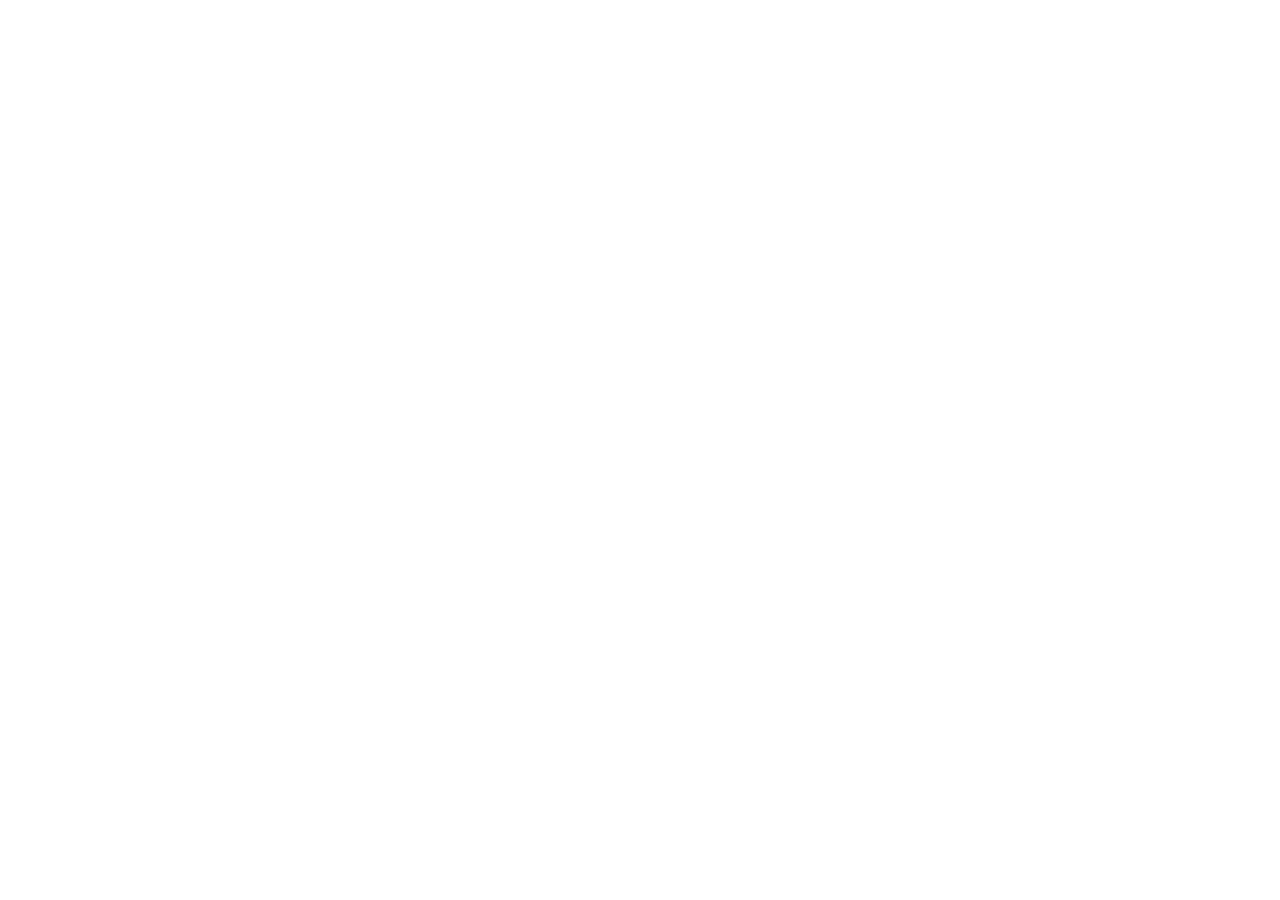
==== commit 2ae0afe3: "Lock project card labels to case folder categories" ====
--- a/khaiminh-website/index.html
+++ b/khaiminh-website/index.html
@@ -1,20 +1,20 @@
-<!DOCTYPE html>
+﻿<!DOCTYPE html>
 <html lang="zh-Hant">
 <head>
   <meta charset="UTF-8">
   <meta name="viewport" content="width=device-width, initial-scale=1.0">
-  <meta name="description" content="開明集團 Khai Minh Group · 越南同奈在地機械加工與表面處理。中文一條龍服務，每批工單附 SOP、檢驗報告、製程照片，台商工廠值得信賴的供應鏈夥伴。">
+  <meta name="description" content="???? Khai Minh Group 繚 頞????典璈１?極?”?Ｚ??葉??璇???嚗??孵極?桅? SOP?炎撽?ˊ蝔???啣?撌亙??澆?靽∟陷????憭乩撈??>
   <meta name="theme-color" content="#1A3A52">
-  <meta property="og:title" content="開明集團 Khai Minh Group — 越南同奈表面處理 × 機加工 × 進出口">
-  <meta property="og:description" content="日式品管精神，中文一條龍服務。台商工廠值得信賴的越南供應鏈夥伴。">
+  <meta property="og:title" content="???? Khai Minh Group ??頞???銵券?? ? 璈?撌?? ?脣??>
+  <meta property="og:description" content="?亙??恣蝎曄?嚗葉??璇?????極撱澆?靽∟陷??????憭乩撈??>
   <meta property="og:type" content="website">
-  <title>開明集團 Khai Minh Group | 越南同奈表面處理 × 機加工 × 進出口</title>
+  <title>???? Khai Minh Group | 頞???銵券?? ? 璈?撌?? ?脣??/title>
 
   <link rel="preconnect" href="https://fonts.googleapis.com">
   <link rel="preconnect" href="https://fonts.gstatic.com" crossorigin>
   <link href="https://fonts.googleapis.com/css2?family=Noto+Sans+TC:wght@400;500;700&family=Noto+Serif+TC:wght@500;700&family=Shippori+Mincho:wght@500;600&display=swap" rel="stylesheet">
   <link rel="stylesheet" href="assets/css/styles.css">
-  <link rel="icon" href="data:image/svg+xml,%3Csvg xmlns='http://www.w3.org/2000/svg' viewBox='0 0 38 38'%3E%3Crect fill='%231A3A52' width='38' height='38'/%3E%3Ctext x='50%25' y='50%25' fill='%23D4A857' font-family='serif' font-size='18' text-anchor='middle' dominant-baseline='central'%3E開%3C/text%3E%3C/svg%3E">
+  <link rel="icon" href="data:image/svg+xml,%3Csvg xmlns='http://www.w3.org/2000/svg' viewBox='0 0 38 38'%3E%3Crect fill='%231A3A52' width='38' height='38'/%3E%3Ctext x='50%25' y='50%25' fill='%23D4A857' font-family='serif' font-size='18' text-anchor='middle' dominant-baseline='central'%3E??3C/text%3E%3C/svg%3E">
 </head>
 <body>
 
@@ -22,29 +22,29 @@
   <header class="header">
     <div class="header-inner">
       <a href="index.html" class="logo">
-        <div class="logo-mark">開</div>
+        <div class="logo-mark">??/div>
         <div class="logo-text">
-          <strong data-i18n="site_name">開明集團</strong>
+          <strong data-i18n="site_name">????</strong>
           <span data-i18n="site_name_en">KHAI MINH GROUP</span>
         </div>
       </a>
 
       <nav class="nav" id="mainNav">
-        <a href="index.html#about" data-i18n="nav.about">關於</a>
-        <a href="service.html" data-i18n="nav.services">服務</a>
-        <a href="index.html#industries" data-i18n="nav.solutions">方案</a>
-        <a href="index.html#projects" data-i18n="nav.works">實績</a>
-        <a href="index.html#news" data-i18n="nav.news">動態</a>
-        <a href="quote.html" data-i18n="nav.contact">詢價</a>
+        <a href="index.html#about" data-i18n="nav.about">?</a>
+        <a href="service.html" data-i18n="nav.services">??</a>
+        <a href="index.html#industries" data-i18n="nav.solutions">?寞?</a>
+        <a href="index.html#projects" data-i18n="nav.works">撖衣蜀</a>
+        <a href="index.html#news" data-i18n="nav.news">??</a>
+        <a href="quote.html" data-i18n="nav.contact">閰Ｗ</a>
       </nav>
 
       <div class="lang-switch" role="group" aria-label="Language">
-        <button type="button" data-lang="tw">繁中</button>
+        <button type="button" data-lang="tw">蝜葉</button>
         <button type="button" data-lang="vn">VN</button>
         <button type="button" data-lang="en">EN</button>
       </div>
 
-      <a href="quote.html" class="btn-primary" data-i18n="btn.quote_now">線上見積依頼</a>
+      <a href="quote.html" class="btn-primary" data-i18n="btn.quote_now">蝺?閬?靘</a>
 
       <button class="menu-toggle" id="menuToggle" aria-label="Menu" aria-expanded="false">
         <span></span><span></span><span></span>
@@ -56,26 +56,26 @@
   <section class="hero">
     <div class="hero-inner">
       <div class="hero-line"></div>
-      <div class="hero-vertical-text" data-i18n="home.vertical_text">VIETNAM · 2026</div>
+      <div class="hero-vertical-text" data-i18n="home.vertical_text">VIETNAM 繚 2026</div>
 
       <div class="hero-content">
-        <div class="chapter fade-in" data-i18n="home.hero_chapter">第 壱 章 · CHAPTER I</div>
+        <div class="chapter fade-in" data-i18n="home.hero_chapter">蝚?憯?蝡?繚 CHAPTER I</div>
 
         <h1 class="fade-in delay-1">
-          <span data-i18n="home.hero_title_1">職人の</span>
-          <span class="accent" data-i18n="home.hero_title_2">こだわり、</span><br>
-          <span data-i18n="home.hero_title_3">台商の信頼。</span>
+          <span data-i18n="home.hero_title_1">?瑚犖??/span>
+          <span class="accent" data-i18n="home.hero_title_2">??????/span><br>
+          <span data-i18n="home.hero_title_3">?啣??桐縑?潦?/span>
         </h1>
 
         <div class="bar-3 fade-in delay-2">
           <div></div><div></div><div></div>
         </div>
 
-        <p class="hero-desc fade-in delay-3" data-i18n="home.hero_desc">在越南同奈，以日式品管精神經營機械加工與表面處理。一件 SOP、一份報告、一組照片，每批工單都留下完整軌跡。台商工廠值得信賴的越南供應鏈夥伴。</p>
+        <p class="hero-desc fade-in delay-3" data-i18n="home.hero_desc">?刻???憟?隞交撘?蝞∠移蟡???璇啣?撌亥?銵券????隞?SOP??隞賢??蝯??瘥撌亙?賜?銝??渲?頝～?極撱澆?靽∟陷??????憭乩撈??/p>
 
         <div class="hero-cta fade-in delay-4">
-          <a href="quote.html" class="btn-primary" data-i18n="btn.quote">線上詢價</a>
-          <a href="service.html" class="btn-secondary" data-i18n="btn.learn_more">了解更多</a>
+          <a href="quote.html" class="btn-primary" data-i18n="btn.quote">蝺?閰Ｗ</a>
+          <a href="service.html" class="btn-secondary" data-i18n="btn.learn_more">鈭圾?游?</a>
         </div>
       </div>
     </div>
@@ -85,7 +85,7 @@
   <section class="stats">
     <div class="stats-grid">
       <div class="stat">
-        <div class="stat-num"><span data-i18n="home.stat_1_num">300</span><small data-i18n="home.stat_1_unit">坪</small></div>
+        <div class="stat-num"><span data-i18n="home.stat_1_num">300</span><small data-i18n="home.stat_1_unit">??/small></div>
         <div class="stat-label" data-i18n="home.stat_1_label">FACTORY AREA</div>
       </div>
       <div class="stat">
@@ -93,11 +93,11 @@
         <div class="stat-label" data-i18n="home.stat_2_label">CLIENT PARTNERS</div>
       </div>
       <div class="stat">
-        <div class="stat-num"><span data-i18n="home.stat_3_num">6</span><small data-i18n="home.stat_3_unit">種</small></div>
+        <div class="stat-num"><span data-i18n="home.stat_3_num">6</span><small data-i18n="home.stat_3_unit">蝔?/small></div>
         <div class="stat-label" data-i18n="home.stat_3_label">CORE SERVICES</div>
       </div>
       <div class="stat">
-        <div class="stat-num"><span data-i18n="home.stat_4_num">48</span><small data-i18n="home.stat_4_unit">時間</small></div>
+        <div class="stat-num"><span data-i18n="home.stat_4_num">48</span><small data-i18n="home.stat_4_unit">??</small></div>
         <div class="stat-label" data-i18n="home.stat_4_label">RUSH ORDER</div>
       </div>
     </div>
@@ -107,84 +107,84 @@
   <section class="section section-light" id="services">
     <div class="container">
       <div class="section-header">
-        <div class="chapter" data-i18n="home.services_chapter">第 弐 章 · OUR SERVICES</div>
+        <div class="chapter" data-i18n="home.services_chapter">蝚?撘?蝡?繚 OUR SERVICES</div>
         <h2 class="section-title">
-          <span data-i18n="home.services_title">サービス内容</span>
-          <span class="sub" data-i18n="home.services_subtitle">六大核心服務</span>
+          <span data-i18n="home.services_title">?萸??捆</span>
+          <span class="sub" data-i18n="home.services_subtitle">?剖之?詨???</span>
         </h2>
       </div>
 
       <div class="services-grid">
         <a href="service.html" class="service-card">
           <div class="service-card-head">
-            <div class="service-num">壱</div>
+            <div class="service-num">憯?/div>
             <div class="service-idx">SERVICE 01</div>
           </div>
           <div class="service-divider"></div>
-          <h3 class="service-title" data-i18n="home.service_1_name">表面處理</h3>
-          <div class="service-title-sub" data-i18n="home.service_1_vn">Xử lý bề mặt</div>
-          <p class="service-desc" data-i18n="home.service_1_desc">電鍍、鍍鉻、噴砂、研磨、拋光、噴塗、橡膠包覆</p>
-          <div class="service-arrow">→ DETAIL</div>
+          <h3 class="service-title" data-i18n="home.service_1_name">銵券??</h3>
+          <div class="service-title-sub" data-i18n="home.service_1_vn">X廙?l羸 b廙?m廕暗</div>
+          <p class="service-desc" data-i18n="home.service_1_desc">?駁????颯??蝤具??憛屆??閬?/p>
+          <div class="service-arrow">??DETAIL</div>
         </a>
 
         <a href="service.html" class="service-card">
           <div class="service-card-head">
-            <div class="service-num">弐</div>
+            <div class="service-num">撘?/div>
             <div class="service-idx">SERVICE 02</div>
           </div>
           <div class="service-divider"></div>
-          <h3 class="service-title" data-i18n="home.service_2_name">精密機加工</h3>
-          <div class="service-title-sub" data-i18n="home.service_2_vn">Gia công cơ khí</div>
-          <p class="service-desc" data-i18n="home.service_2_desc">銑削、車削、刨削、磨削、CNC 訂製加工</p>
-          <div class="service-arrow">→ DETAIL</div>
+          <h3 class="service-title" data-i18n="home.service_2_name">蝎曉?璈?撌?/h3>
+          <div class="service-title-sub" data-i18n="home.service_2_vn">Gia c繫ng c kh穩</div>
+          <p class="service-desc" data-i18n="home.service_2_desc">??????ㄗ?NC 閮ˊ?極</p>
+          <div class="service-arrow">??DETAIL</div>
         </a>
 
         <a href="service.html" class="service-card">
           <div class="service-card-head">
-            <div class="service-num">参</div>
+            <div class="service-num">??/div>
             <div class="service-idx">SERVICE 03</div>
           </div>
           <div class="service-divider"></div>
-          <h3 class="service-title" data-i18n="home.service_3_name">機械工程</h3>
-          <div class="service-title-sub" data-i18n="home.service_3_vn">Công trình cơ điện</div>
-          <p class="service-desc" data-i18n="home.service_3_desc">電力、給排水、空壓系統設計與施工</p>
-          <div class="service-arrow">→ DETAIL</div>
+          <h3 class="service-title" data-i18n="home.service_3_name">璈１撌亦?</h3>
+          <div class="service-title-sub" data-i18n="home.service_3_vn">C繫ng tr穫nh c ?i廙</div>
+          <p class="service-desc" data-i18n="home.service_3_desc">?餃??策?偌?征憯頂蝯梯身閮??賢極</p>
+          <div class="service-arrow">??DETAIL</div>
         </a>
 
         <a href="service.html" class="service-card">
           <div class="service-card-head">
-            <div class="service-num">四</div>
+            <div class="service-num">??/div>
             <div class="service-idx">SERVICE 04</div>
           </div>
           <div class="service-divider"></div>
-          <h3 class="service-title" data-i18n="home.service_4_name">閥件維修</h3>
-          <div class="service-title-sub" data-i18n="home.service_4_vn">Van công nghiệp</div>
-          <p class="service-desc" data-i18n="home.service_4_desc">氣閥、水閥、液壓閥買賣與維修</p>
-          <div class="service-arrow">→ DETAIL</div>
+          <h3 class="service-title" data-i18n="home.service_4_name">?乩辣蝬凋耨</h3>
+          <div class="service-title-sub" data-i18n="home.service_4_vn">Van c繫ng nghi廙</div>
+          <p class="service-desc" data-i18n="home.service_4_desc">瘞??偌?乓雯憯鞎瑁都?雁靽?/p>
+          <div class="service-arrow">??DETAIL</div>
         </a>
 
         <a href="service.html" class="service-card">
           <div class="service-card-head">
-            <div class="service-num">伍</div>
+            <div class="service-num">隡?/div>
             <div class="service-idx">SERVICE 05</div>
           </div>
           <div class="service-divider"></div>
-          <h3 class="service-title" data-i18n="home.service_5_name">進出口貿易</h3>
-          <div class="service-title-sub" data-i18n="home.service_5_vn">Xuất nhập khẩu</div>
-          <p class="service-desc" data-i18n="home.service_5_desc">機械設備代購、報關物流一條龍</p>
-          <div class="service-arrow">→ DETAIL</div>
+          <h3 class="service-title" data-i18n="home.service_5_name">?脣??窒??/h3>
+          <div class="service-title-sub" data-i18n="home.service_5_vn">Xu廕另 nh廕計 kh廕季</div>
+          <p class="service-desc" data-i18n="home.service_5_desc">璈１閮剖?隞?頃??瘚?璇?</p>
+          <div class="service-arrow">??DETAIL</div>
         </a>
 
         <a href="service.html" class="service-card">
           <div class="service-card-head">
-            <div class="service-num">六</div>
+            <div class="service-num">??/div>
             <div class="service-idx">SERVICE 06</div>
           </div>
           <div class="service-divider"></div>
-          <h3 class="service-title" data-i18n="home.service_6_name">技術轉讓</h3>
-          <div class="service-title-sub" data-i18n="home.service_6_vn">Chuyển giao công nghệ</div>
-          <p class="service-desc" data-i18n="home.service_6_desc">製程顧問、設備改造、人員訓練</p>
-          <div class="service-arrow">→ DETAIL</div>
+          <h3 class="service-title" data-i18n="home.service_6_name">?銵?霈?/h3>
+          <div class="service-title-sub" data-i18n="home.service_6_vn">Chuy廙 giao c繫ng ngh廙?/div>
+          <p class="service-desc" data-i18n="home.service_6_desc">鋆賜?憿批??身??犖?∟?蝺?/p>
+          <div class="service-arrow">??DETAIL</div>
         </a>
       </div>
     </div>
@@ -194,11 +194,11 @@
   <section class="section section-white" id="industries">
     <div class="container">
       <div class="section-header">
-        <div class="chapter" data-i18n="home.industries_chapter">第 参 章 · INDUSTRIES</div>
+        <div class="chapter" data-i18n="home.industries_chapter">蝚???蝡?繚 INDUSTRIES</div>
         <h2 class="section-title">
-          <span data-i18n="home.industries_title">您的產業，我們做過</span>
+          <span data-i18n="home.industries_title">?函??Ｘ平嚗?????/span>
         </h2>
-        <p class="text-muted" style="font-size:13px; margin-top:8px;" data-i18n="home.industries_subtitle">點選您的產業類別，看我們為同行做過什麼</p>
+        <p class="text-muted" style="font-size:13px; margin-top:8px;" data-i18n="home.industries_subtitle">暺?函??Ｘ平憿嚗??????隞暻?/p>
       </div>
 
       <div class="industries-grid">
@@ -212,7 +212,7 @@
               <line x1="4" y1="15" x2="20" y2="15"/>
             </svg>
           </div>
-          <div class="industry-name" data-i18n="home.ind_electronics">電子廠</div>
+          <div class="industry-name" data-i18n="home.ind_electronics">?餃?撱?/div>
           <div class="industry-sub" data-i18n="home.ind_electronics_sub">PCB / SMT</div>
         </a>
 
@@ -224,8 +224,8 @@
               <circle cx="16" cy="17" r="2"/>
             </svg>
           </div>
-          <div class="industry-name" data-i18n="home.ind_auto">汽機車零件</div>
-          <div class="industry-sub" data-i18n="home.ind_auto_sub">引擎 / 板金</div>
+          <div class="industry-name" data-i18n="home.ind_auto">瘙賣?頠隞?/div>
+          <div class="industry-sub" data-i18n="home.ind_auto_sub">撘? / ?輸?</div>
         </a>
 
         <a href="quote.html" class="industry-card">
@@ -237,8 +237,8 @@
               <circle cx="10" cy="18" r="1.5"/>
             </svg>
           </div>
-          <div class="industry-name" data-i18n="home.ind_textile">紡織業</div>
-          <div class="industry-sub" data-i18n="home.ind_textile_sub">染整 / 機台</div>
+          <div class="industry-name" data-i18n="home.ind_textile">蝝∠?璆?/div>
+          <div class="industry-sub" data-i18n="home.ind_textile_sub">? / 璈</div>
         </a>
 
         <a href="quote.html" class="industry-card">
@@ -248,8 +248,8 @@
               <path d="M4 12h16M10 8V4h4v4"/>
             </svg>
           </div>
-          <div class="industry-name" data-i18n="home.ind_furniture">家具五金</div>
-          <div class="industry-sub" data-i18n="home.ind_furniture_sub">櫥櫃 / 鉸鏈</div>
+          <div class="industry-name" data-i18n="home.ind_furniture">摰嗅鈭?</div>
+          <div class="industry-sub" data-i18n="home.ind_furniture_sub">瑹交? / ?賊?</div>
         </a>
 
         <a href="quote.html" class="industry-card">
@@ -258,8 +258,8 @@
               <path d="M6 8h12l-1 12H7zM9 8V5a3 3 0 016 0v3"/>
             </svg>
           </div>
-          <div class="industry-name" data-i18n="home.ind_food">食品機械</div>
-          <div class="industry-sub" data-i18n="home.ind_food_sub">不鏽鋼 / 食安</div>
+          <div class="industry-name" data-i18n="home.ind_food">憌?璈１</div>
+          <div class="industry-sub" data-i18n="home.ind_food_sub">銝??/ 憌?</div>
         </a>
       </div>
     </div>
@@ -269,8 +269,8 @@
   <section class="section section-light" id="about">
     <div class="container">
       <div class="section-header">
-        <div class="chapter" data-i18n="home.reasons_chapter">第 四 章 · WHY KHAI MINH</div>
-        <h2 class="section-title" data-i18n="home.reasons_title">為什麼台商選擇開明</h2>
+        <div class="chapter" data-i18n="home.reasons_chapter">蝚???蝡?繚 WHY KHAI MINH</div>
+        <h2 class="section-title" data-i18n="home.reasons_title">?箔?暻澆?????/h2>
       </div>
 
       <div class="reasons-grid">
@@ -282,8 +282,8 @@
             </svg>
           </div>
           <div>
-            <div class="reason-title" data-i18n="home.reason_1_title">中文一條龍</div>
-            <p class="reason-desc" data-i18n="home.reason_1_desc">業務、報價、技術會議、出貨單全程中文，免找翻譯</p>
+            <div class="reason-title" data-i18n="home.reason_1_title">銝剜?銝璇?</div>
+            <p class="reason-desc" data-i18n="home.reason_1_desc">璆剖???嫘?銵?霅啜鞎典?函?銝剜?嚗??曄蕃霅?/p>
           </div>
         </div>
 
@@ -295,8 +295,8 @@
             </svg>
           </div>
           <div>
-            <div class="reason-title" data-i18n="home.reason_2_title">同奈在地優勢</div>
-            <p class="reason-desc" data-i18n="home.reason_2_desc">距離 Amata、Long Đức、Nhơn Trạch 工業區皆在 1 小時車程內</p>
+            <div class="reason-title" data-i18n="home.reason_2_title">???典?芸</div>
+            <p class="reason-desc" data-i18n="home.reason_2_desc">頝 Amata?ong ?廙妾?hn Tr廕︷h 撌交平?? 1 撠?頠???/p>
           </div>
         </div>
 
@@ -308,8 +308,8 @@
             </svg>
           </div>
           <div>
-            <div class="reason-title" data-i18n="home.reason_3_title">一站式整合</div>
-            <p class="reason-desc" data-i18n="home.reason_3_desc">表面處理、機加工、零件進口同一窗口，省去找多家廠商的時間</p>
+            <div class="reason-title" data-i18n="home.reason_3_title">銝蝡??游?</div>
+            <p class="reason-desc" data-i18n="home.reason_3_desc">銵券?????極?隞園脣??蝒嚗??餅憭振撱?????/p>
           </div>
         </div>
 
@@ -321,8 +321,8 @@
             </svg>
           </div>
           <div>
-            <div class="reason-title" data-i18n="home.reason_4_title">品質可追溯</div>
-            <p class="reason-desc" data-i18n="home.reason_4_desc">每批工單有 SOP、檢驗報告與照片留檔，台商品管團隊看得懂</p>
+            <div class="reason-title" data-i18n="home.reason_4_title">?釭?航蕭皞?/div>
+            <p class="reason-desc" data-i18n="home.reason_4_desc">瘥撌亙??SOP?炎撽???抒???嚗??蝞∪???敺?</p>
           </div>
         </div>
       </div>
@@ -333,27 +333,20 @@
   <section class="section section-white" id="projects">
     <div class="container">
       <div class="section-header">
-        <div class="chapter" data-i18n="home.projects_chapter">第 五 章 · SELECTED WORKS</div>
-        <h2 class="section-title" data-i18n="home.projects_title">合作實績選輯</h2>
-      </div>
-
-      <div class="projects-grid">
+        <div class="chapter" data-i18n="home.projects_chapter">蝚?鈭?蝡?繚 SELECTED WORKS</div>
+        <h2 class="section-title" data-i18n="home.projects_title">??撖衣蜀?貉摩</h2>
+      </div>
+
+            <div class="projects-grid">
         <article class="project-card">
           <div class="project-img" style="background: linear-gradient(180deg, rgba(21,56,82,.12), rgba(21,56,82,.28)), url('assets/img/cases/surface-treatment/553460.jpg'); background-size:cover; background-position:center;">
-            <div class="project-img-tag" data-i18n="home.project_1_tag">電子廠</div>
-            <svg style="position:absolute; bottom:14px; right:14px; opacity:0.4;" width="48" height="48" viewBox="0 0 24 24" fill="none" stroke="#D4A857" stroke-width="1.2" stroke-linecap="round">
-              <rect x="4" y="4" width="16" height="16"/>
-              <line x1="9" y1="4" x2="9" y2="20"/>
-              <line x1="15" y1="4" x2="15" y2="20"/>
-              <line x1="4" y1="9" x2="20" y2="9"/>
-              <line x1="4" y1="15" x2="20" y2="15"/>
-            </svg>
+            <div class="project-img-tag">表面處理</div>
           </div>
           <div class="project-body">
-            <h3 class="project-title" data-i18n="home.project_1_title">某台資 PCB 廠</h3>
-            <p class="project-desc" data-i18n="home.project_1_desc">廠房空壓配管 + 零件鍍鉻處理</p>
+            <h3 class="project-title">表面處理實績</h3>
+            <p class="project-desc">噴砂、鍍鉻、研磨與防護塗裝案例</p>
             <div class="project-meta">
-              <span data-i18n="home.project_1_loc">Amata 工業區</span>
+              <span>surface-treatment</span>
               <span>2025</span>
             </div>
           </div>
@@ -361,36 +354,27 @@
 
         <article class="project-card">
           <div class="project-img" style="background: linear-gradient(135deg, #A8842F 0%, #6B5318 100%);">
-            <div class="project-img-tag" data-i18n="home.project_2_tag">汽機車</div>
-            <svg style="position:absolute; bottom:14px; right:14px; opacity:0.35;" width="48" height="48" viewBox="0 0 24 24" fill="none" stroke="#F5F2EB" stroke-width="1.2" stroke-linecap="round">
-              <circle cx="12" cy="12" r="9"/>
-              <circle cx="12" cy="12" r="3"/>
-              <path d="M12 3v6M12 15v6M3 12h6M15 12h6"/>
-            </svg>
+            <div class="project-img-tag">精密機加工</div>
           </div>
           <div class="project-body">
-            <h3 class="project-title" data-i18n="home.project_2_title">某機車零件廠</h3>
-            <p class="project-desc" data-i18n="home.project_2_desc">月產 50,000 件齒輪精密加工</p>
+            <h3 class="project-title">精密機加工實績</h3>
+            <p class="project-desc">目前此分類尚未放入真實照片，先保留示意圖</p>
             <div class="project-meta">
-              <span data-i18n="home.project_2_loc">Nhơn Trạch 工業區</span>
-              <span>2024–2026</span>
+              <span>precision-machining</span>
+              <span>待補照片</span>
             </div>
           </div>
         </article>
 
         <article class="project-card">
           <div class="project-img" style="background: linear-gradient(180deg, rgba(21,56,82,.12), rgba(21,56,82,.28)), url('assets/img/cases/valve-repair/553462.jpg'); background-size:cover; background-position:center;">
-            <div class="project-img-tag" data-i18n="home.project_3_tag">紡織</div>
-            <svg style="position:absolute; bottom:14px; right:14px; opacity:0.4;" width="48" height="48" viewBox="0 0 24 24" fill="none" stroke="#D4A857" stroke-width="1.2" stroke-linecap="round">
-              <rect x="3" y="9" width="18" height="6" rx="3"/>
-              <line x1="3" y1="12" x2="21" y2="12"/>
-            </svg>
+            <div class="project-img-tag">閥件維修</div>
           </div>
           <div class="project-body">
-            <h3 class="project-title" data-i18n="home.project_3_title">某染整廠</h3>
-            <p class="project-desc" data-i18n="home.project_3_desc">橡膠輥套包覆 + 老機台改造</p>
+            <h3 class="project-title">閥件與設備維修實績</h3>
+            <p class="project-desc">氣閥、水閥、液壓閥與空壓系統維修案例</p>
             <div class="project-meta">
-              <span data-i18n="home.project_3_loc">Long Đức 工業區</span>
+              <span>valve-repair</span>
               <span>2025</span>
             </div>
           </div>
@@ -403,8 +387,8 @@
   <section class="section section-light" id="news">
     <div class="container">
       <div class="section-header">
-        <div class="chapter" data-i18n="home.news_chapter">第 六 章 · NEWS</div>
-        <h2 class="section-title" data-i18n="home.news_title">最新動態</h2>
+        <div class="chapter" data-i18n="home.news_chapter">蝚???蝡?繚 NEWS</div>
+        <h2 class="section-title" data-i18n="home.news_title">??啣???/h2>
       </div>
 
       <div class="news-cta-row">
@@ -415,8 +399,8 @@
               <div class="news-date-mon">MAY</div>
             </div>
             <div>
-              <div class="news-title" data-i18n="home.news_1_title">新增大型 CNC 加工中心機</div>
-              <div class="news-sub" data-i18n="home.news_1_desc">擴大精密加工產能，可接 1.5m × 3m 大件</div>
+              <div class="news-title" data-i18n="home.news_1_title">?啣?憭批? CNC ?極銝剖?璈?/div>
+              <div class="news-sub" data-i18n="home.news_1_desc">?游之蝎曉??極?Ｚ嚗??1.5m ? 3m 憭找辣</div>
             </div>
           </div>
 
@@ -426,8 +410,8 @@
               <div class="news-date-mon">APR</div>
             </div>
             <div>
-              <div class="news-title" data-i18n="home.news_2_title">2026 越南胡志明工業展參展資訊</div>
-              <div class="news-sub" data-i18n="home.news_2_desc">SECC 攤位 B-235 ‧ 7/16–7/19</div>
+              <div class="news-title" data-i18n="home.news_2_title">2026 頞??∪??極璆剖???鞈?</div>
+              <div class="news-sub" data-i18n="home.news_2_desc">SECC ?支? B-235 ??7/16??/19</div>
             </div>
           </div>
 
@@ -437,29 +421,29 @@
               <div class="news-date-mon">MAR</div>
             </div>
             <div>
-              <div class="news-title" data-i18n="home.news_3_title">通過 ISO 9001:2015 品質認證</div>
-              <div class="news-sub" data-i18n="home.news_3_desc">為台商客戶提供更可信賴的品保系統</div>
+              <div class="news-title" data-i18n="home.news_3_title">?? ISO 9001:2015 ?釭隤?</div>
+              <div class="news-sub" data-i18n="home.news_3_desc">?箏?恥?嗆?靘?臭縑鞈渡???蝟餌絞</div>
             </div>
           </div>
         </div>
 
         <aside class="cta-box">
-          <div class="cta-title" data-i18n="home.cta_title">直接找李總監聊聊</div>
-          <p class="cta-desc" data-i18n="home.cta_desc">不確定哪項服務適合您？銷售總監親自回覆，中文無障礙</p>
+          <div class="cta-title" data-i18n="home.cta_title">?湔?暹?蝮賜??</div>
+          <p class="cta-desc" data-i18n="home.cta_desc">銝Ⅱ摰????嚗?桃蜇??扛?芸?閬?銝剜??⊿?蝷?/p>
 
           <a href="tel:+84908421410" class="cta-btn">
-            <span data-i18n="home.cta_phone_label">電話直撥</span>
-            <span>0908 421 410 →</span>
+            <span data-i18n="home.cta_phone_label">?餉店?湔</span>
+            <span>0908 421 410 ??/span>
           </a>
 
           <a href="https://line.me/R/ti/p/@khaiminh" class="cta-btn-outline" target="_blank" rel="noopener">
             <svg width="14" height="14" viewBox="0 0 24 24" fill="currentColor"><path d="M12 2C6.5 2 2 5.7 2 10.2c0 4.1 3.6 7.5 8.4 8.1.3.1.7.2.8.5.1.3.1.7 0 1l-.1.8c-.1.3-.2 1.1 1 .6 1.1-.5 6.2-3.7 8.5-6.3 1.5-1.7 2.4-3.4 2.4-5.4C23 6 18.5 2 12 2zm-4 11H6.4c-.2 0-.4-.2-.4-.4V8.4c0-.2.2-.4.4-.4h.2c.2 0 .4.2.4.4v3.4H8c.2 0 .4.2.4.4s-.2.4-.4.4zm2-3.7c0-.2.2-.4.4-.4s.4.2.4.4v4.1c0 .2-.2.4-.4.4s-.4-.2-.4-.4V9.3zm6 4.1c0 .2-.1.3-.3.4h-.2l-1.9-2.6v2.2c0 .2-.2.4-.4.4s-.4-.2-.4-.4V9.3c0-.2.1-.3.3-.4h.3l1.9 2.6V9.3c0-.2.2-.4.4-.4s.4.2.4.4v4.1zm3-2.5c.2 0 .4.2.4.4s-.2.4-.4.4h-1.2v.9H19c.2 0 .4.2.4.4s-.2.4-.4.4h-1.6c-.2 0-.4-.2-.4-.4V8.4c0-.2.2-.4.4-.4H19c.2 0 .4.2.4.4s-.2.4-.4.4h-1.2v.9H19z"/></svg>
-            <span data-i18n="home.cta_line_label">加 LINE 取得報價</span>
+            <span data-i18n="home.cta_line_label">??LINE ???勗</span>
           </a>
 
           <a href="https://zalo.me/84908421410" class="cta-btn-outline" target="_blank" rel="noopener">
             <svg width="14" height="14" viewBox="0 0 24 24" fill="currentColor"><circle cx="12" cy="12" r="10"/><text x="12" y="15" font-size="8" font-weight="bold" fill="#0068FF" text-anchor="middle">Z</text></svg>
-            <span data-i18n="home.cta_zalo_label">Zalo 越南本地溝通</span>
+            <span data-i18n="home.cta_zalo_label">Zalo 頞??砍皞?/span>
           </a>
         </aside>
       </div>
@@ -472,15 +456,15 @@
       <div class="footer-grid">
         <div class="footer-brand">
           <div class="logo">
-            <div class="logo-mark">開</div>
+            <div class="logo-mark">??/div>
             <div class="logo-text">
-              <strong style="color:white" data-i18n="site_name">開明集團</strong>
+              <strong style="color:white" data-i18n="site_name">????</strong>
               <span data-i18n="site_name_en">KHAI MINH GROUP</span>
             </div>
           </div>
-          <strong data-i18n="footer.company_full">CÔNG TY TNHH CƠ KHÍ TM & SX KHAI MINH GROUP</strong>
+          <strong data-i18n="footer.company_full">C?NG TY TNHH C? KH? TM & SX KHAI MINH GROUP</strong>
           <p>
-            <span data-i18n="footer.address">Đồng Áp 1-3, tổ 9, ấp 3, xã Phước Thái, tỉnh Đồng Nai</span><br>
+            <span data-i18n="footer.address">?廙g ?p 1-3, t廙?9, 廕叼 3, x瓊 Ph廙 Th獺i, t廙h ?廙g Nai</span><br>
             <span data-i18n="footer.tax_id">MST: 3604066672</span><br>
             TEL: <a href="tel:+84908421410">0908 421 410</a><br>
             EMAIL: <a href="mailto:khaiminhgroup11668@gmail.com">khaiminhgroup11668@gmail.com</a>
@@ -488,33 +472,33 @@
         </div>
 
         <div class="footer-col">
-          <h4 data-i18n="footer.col_services">服務</h4>
-          <a href="service.html" data-i18n="home.service_1_name">表面處理</a>
-          <a href="service.html" data-i18n="home.service_2_name">精密機加工</a>
-          <a href="service.html" data-i18n="home.service_3_name">機械工程</a>
+          <h4 data-i18n="footer.col_services">??</h4>
+          <a href="service.html" data-i18n="home.service_1_name">銵券??</a>
+          <a href="service.html" data-i18n="home.service_2_name">蝎曉?璈?撌?/a>
+          <a href="service.html" data-i18n="home.service_3_name">璈１撌亦?</a>
         </div>
 
         <div class="footer-col">
-          <h4 data-i18n="footer.col_company">公司</h4>
-          <a href="index.html#about" data-i18n="nav.about">關於開明</a>
-          <a href="index.html#projects" data-i18n="nav.works">合作實績</a>
-          <a href="index.html#news" data-i18n="nav.news">最新動態</a>
+          <h4 data-i18n="footer.col_company">?砍</h4>
+          <a href="index.html#about" data-i18n="nav.about">???</a>
+          <a href="index.html#projects" data-i18n="nav.works">??撖衣蜀</a>
+          <a href="index.html#news" data-i18n="nav.news">??啣???/a>
         </div>
 
         <div class="footer-col">
-          <h4 data-i18n="footer.col_contact">客服</h4>
-          <a href="quote.html" data-i18n="btn.quote">線上詢價</a>
+          <h4 data-i18n="footer.col_contact">摰Ｘ?</h4>
+          <a href="quote.html" data-i18n="btn.quote">蝺?閰Ｗ</a>
           <a href="tel:+84908421410">0908 421 410</a>
           <a href="https://line.me/R/ti/p/@khaiminh" target="_blank" rel="noopener">LINE / Zalo</a>
         </div>
       </div>
 
       <div class="footer-bottom">
-        <div data-i18n="footer.copyright">© 2026 Khai Minh Group ‧ 開明集團 All Rights Reserved.</div>
+        <div data-i18n="footer.copyright">穢 2026 Khai Minh Group ?????? All Rights Reserved.</div>
         <div class="footer-social">
-          <span data-i18n="footer.ssl">SSL 加密</span>
-          <span>·</span>
-          <span data-i18n="footer.nda">NDA 保密承諾</span>
+          <span data-i18n="footer.ssl">SSL ??</span>
+          <span>繚</span>
+          <span data-i18n="footer.nda">NDA 靽??輯姥</span>
         </div>
       </div>
     </div>
@@ -523,15 +507,15 @@
   <!-- ==================== FLOATING CONTACT ==================== -->
   <div class="floating-contact">
     <a href="https://line.me/R/ti/p/@khaiminh" class="fc-btn fc-line" target="_blank" rel="noopener" aria-label="LINE">
-      <span class="fc-btn-label" data-i18n="floating.line_label">LINE 諮詢</span>
+      <span class="fc-btn-label" data-i18n="floating.line_label">LINE 隢株岷</span>
       <svg viewBox="0 0 24 24" fill="currentColor"><path d="M12 2C6.5 2 2 5.7 2 10.2c0 4.1 3.6 7.5 8.4 8.1.3.1.7.2.8.5.1.3.1.7 0 1l-.1.8c-.1.3-.2 1.1 1 .6 1.1-.5 6.2-3.7 8.5-6.3 1.5-1.7 2.4-3.4 2.4-5.4C23 6 18.5 2 12 2z"/></svg>
     </a>
     <a href="https://zalo.me/84908421410" class="fc-btn fc-zalo" target="_blank" rel="noopener" aria-label="Zalo">
-      <span class="fc-btn-label" data-i18n="floating.zalo_label">Zalo 聯絡</span>
+      <span class="fc-btn-label" data-i18n="floating.zalo_label">Zalo ?舐窗</span>
       <svg viewBox="0 0 24 24" fill="currentColor"><circle cx="12" cy="12" r="10"/><text x="12" y="16" font-size="11" font-weight="bold" fill="#0068FF" text-anchor="middle">Z</text></svg>
     </a>
     <a href="tel:+84908421410" class="fc-btn fc-phone" aria-label="Phone">
-      <span class="fc-btn-label" data-i18n="floating.phone_label">撥打電話</span>
+      <span class="fc-btn-label" data-i18n="floating.phone_label">?交??餉店</span>
       <svg viewBox="0 0 24 24" fill="none" stroke="currentColor" stroke-width="2" stroke-linecap="round" stroke-linejoin="round"><path d="M22 16.92v3a2 2 0 01-2.18 2 19.79 19.79 0 01-8.63-3.07 19.5 19.5 0 01-6-6 19.79 19.79 0 01-3.07-8.67A2 2 0 014.11 2h3a2 2 0 012 1.72c.13.96.37 1.9.72 2.81a2 2 0 01-.45 2.11L8.09 9.91a16 16 0 006 6l1.27-1.27a2 2 0 012.11-.45c.91.35 1.85.59 2.81.72A2 2 0 0122 16.92z"/></svg>
     </a>
   </div>
@@ -540,3 +524,4 @@
   <script src="assets/js/main.js?v=20260521-2"></script>
 </body>
 </html>
+
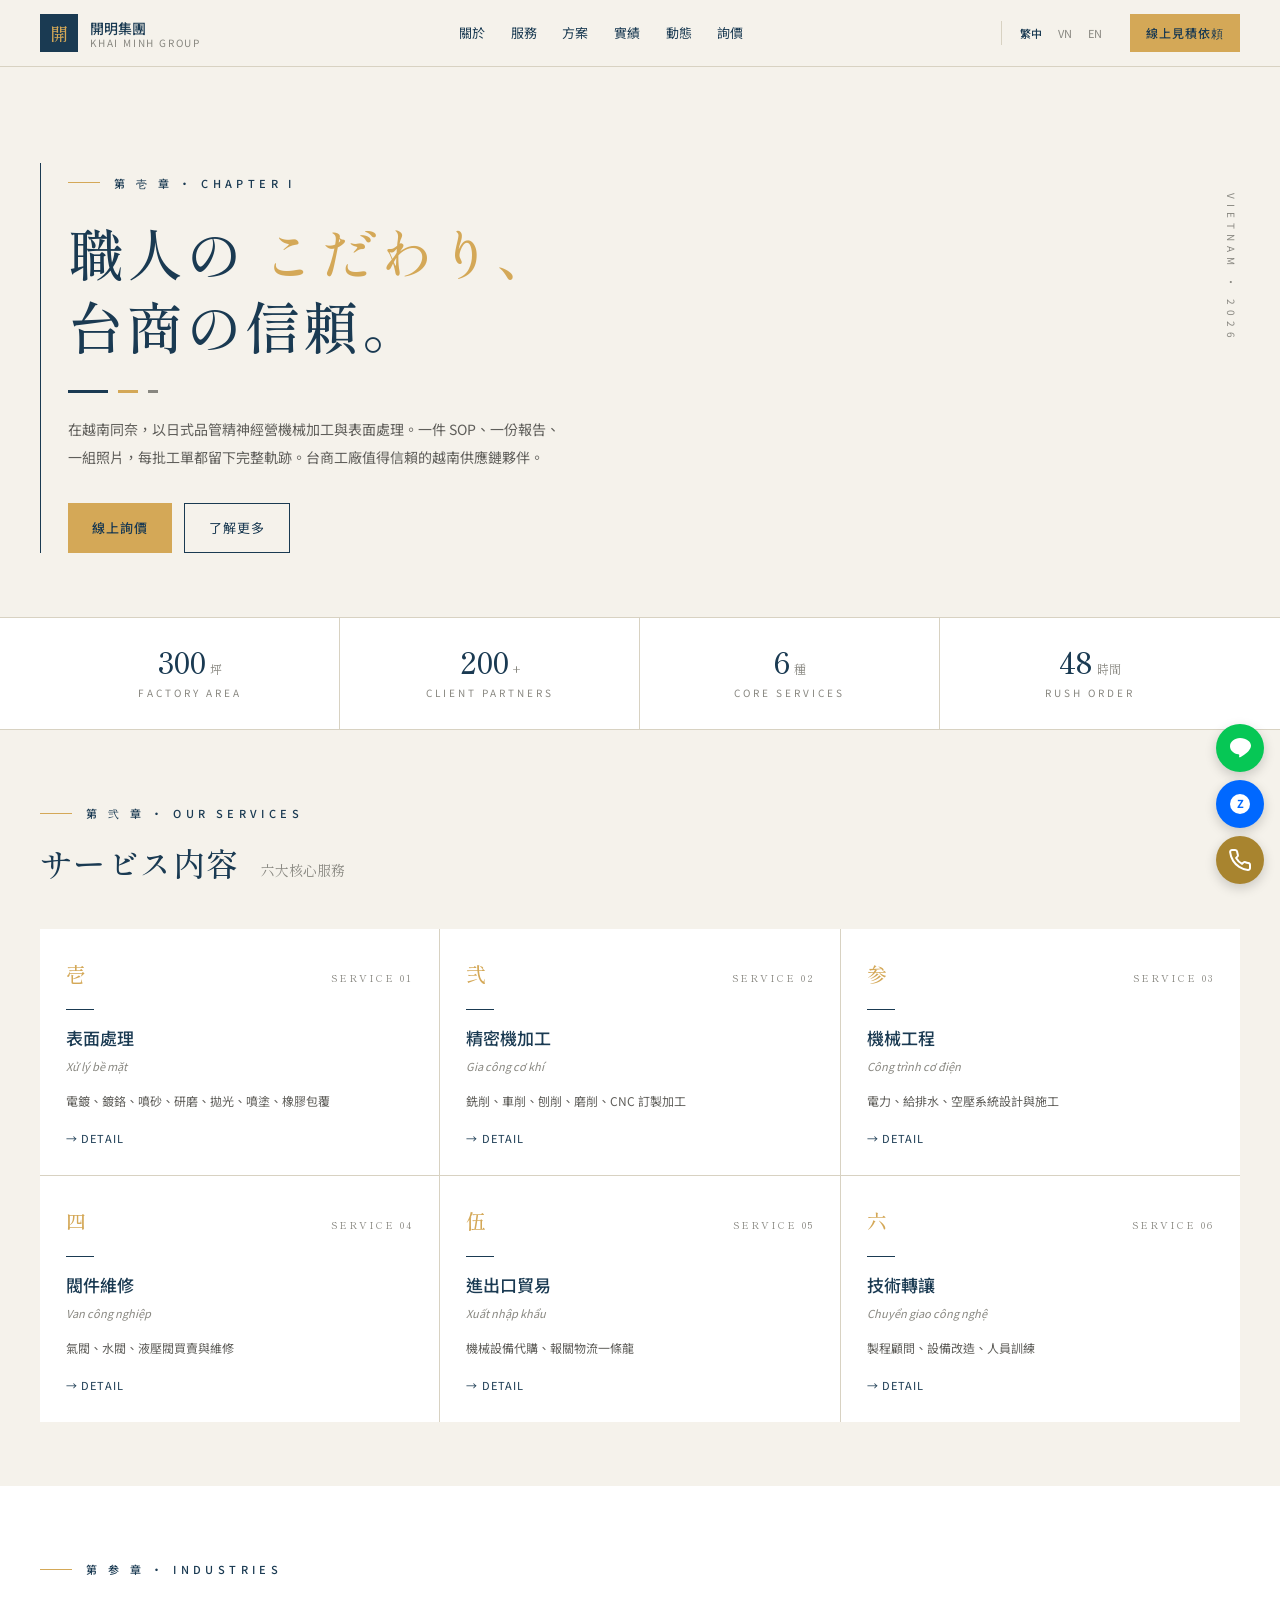
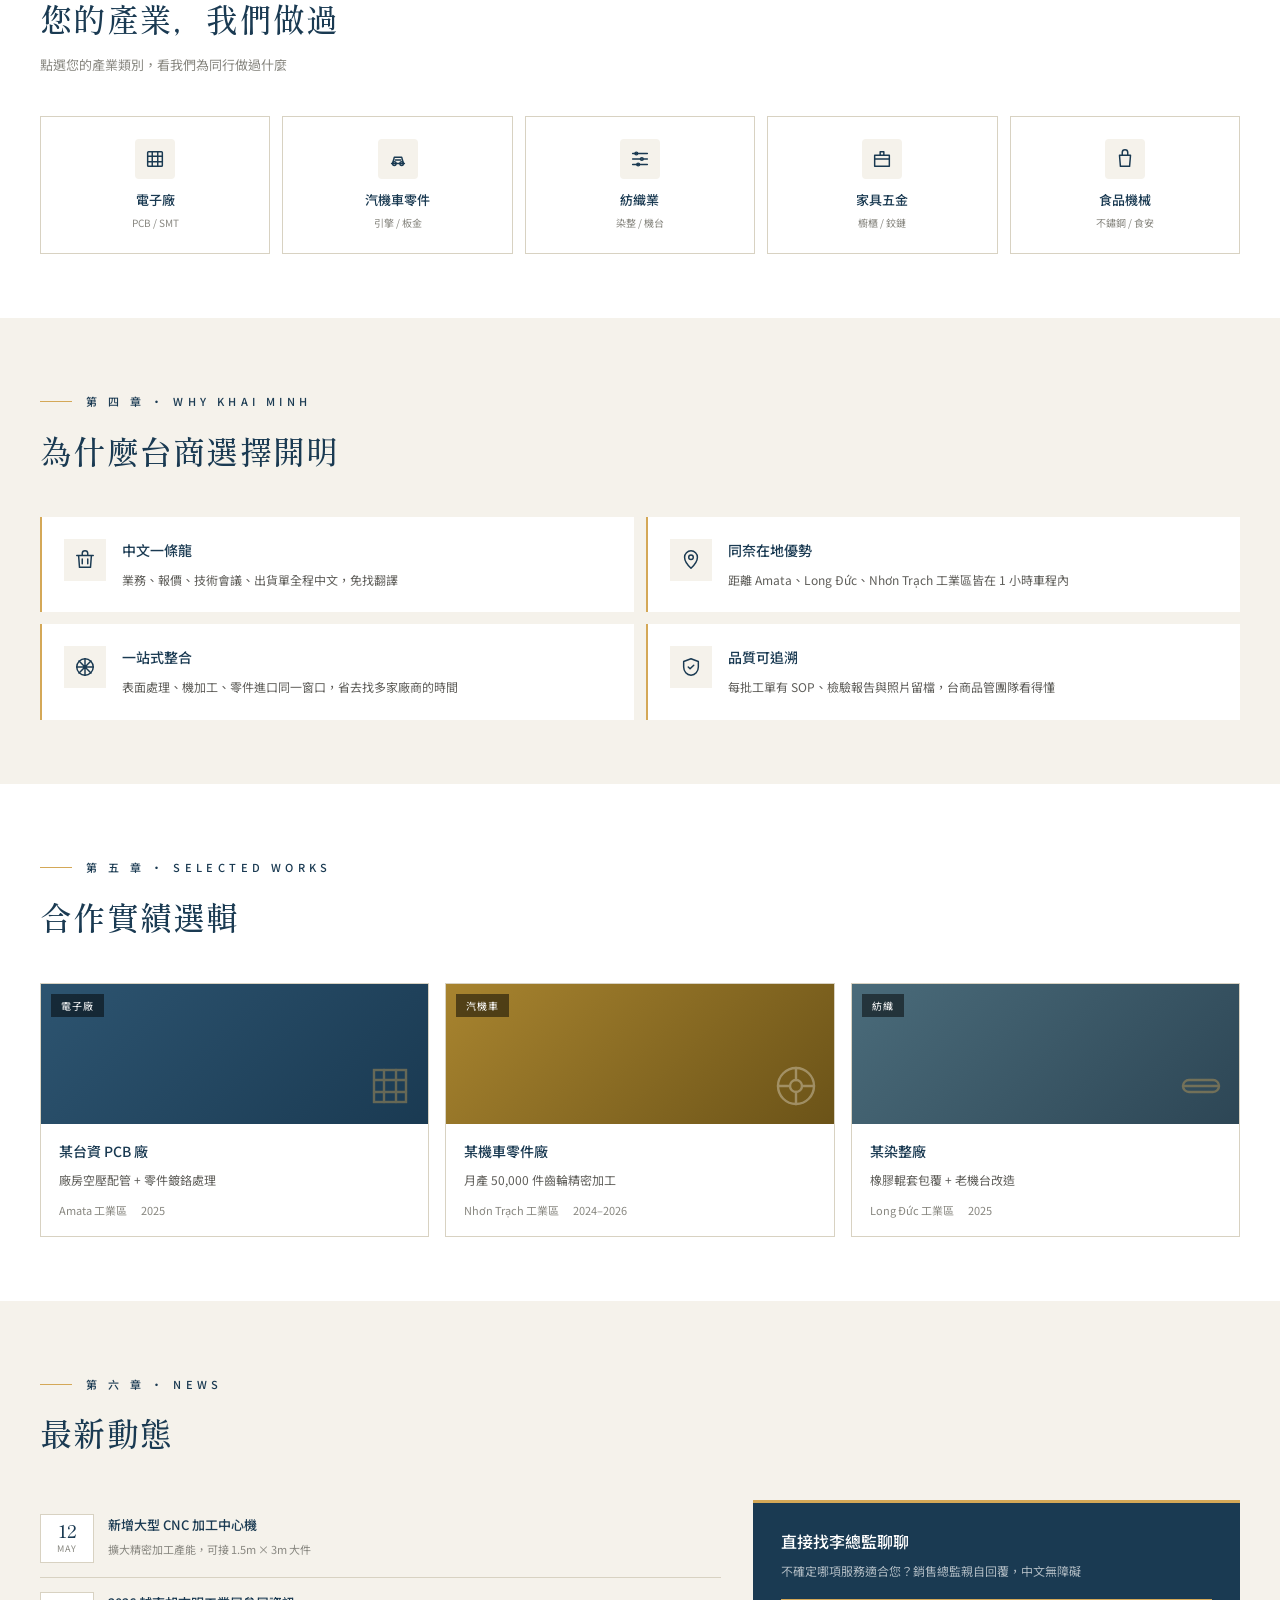
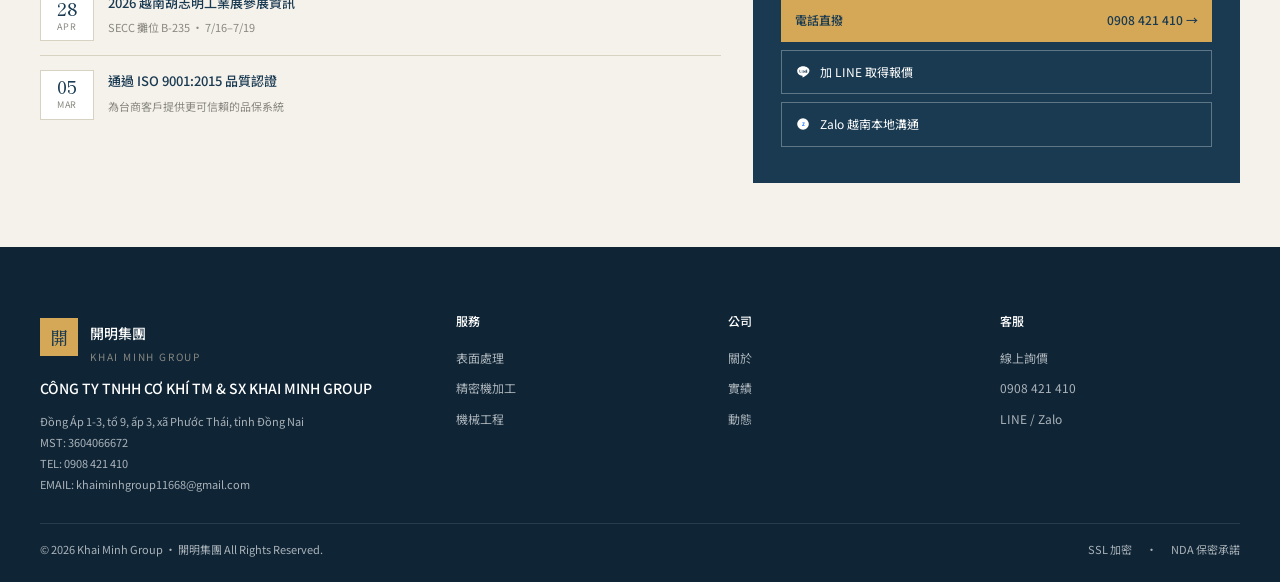
==== commit 797ab473: "Emergency restore clean homepage markup from stable baseline" ====
--- a/khaiminh-website/index.html
+++ b/khaiminh-website/index.html
@@ -1,20 +1,20 @@
-﻿<!DOCTYPE html>
+<!DOCTYPE html>
 <html lang="zh-Hant">
 <head>
   <meta charset="UTF-8">
   <meta name="viewport" content="width=device-width, initial-scale=1.0">
-  <meta name="description" content="???? Khai Minh Group 繚 頞????典璈１?極?”?Ｚ??葉??璇???嚗??孵極?桅? SOP?炎撽?ˊ蝔???啣?撌亙??澆?靽∟陷????憭乩撈??>
+  <meta name="description" content="開明集團 Khai Minh Group · 越南同奈在地機械加工與表面處理。中文一條龍服務，每批工單附 SOP、檢驗報告、製程照片，台商工廠值得信賴的供應鏈夥伴。">
   <meta name="theme-color" content="#1A3A52">
-  <meta property="og:title" content="???? Khai Minh Group ??頞???銵券?? ? 璈?撌?? ?脣??>
-  <meta property="og:description" content="?亙??恣蝎曄?嚗葉??璇?????極撱澆?靽∟陷??????憭乩撈??>
+  <meta property="og:title" content="開明集團 Khai Minh Group — 越南同奈表面處理 × 機加工 × 進出口">
+  <meta property="og:description" content="日式品管精神，中文一條龍服務。台商工廠值得信賴的越南供應鏈夥伴。">
   <meta property="og:type" content="website">
-  <title>???? Khai Minh Group | 頞???銵券?? ? 璈?撌?? ?脣??/title>
+  <title>開明集團 Khai Minh Group | 越南同奈表面處理 × 機加工 × 進出口</title>
 
   <link rel="preconnect" href="https://fonts.googleapis.com">
   <link rel="preconnect" href="https://fonts.gstatic.com" crossorigin>
   <link href="https://fonts.googleapis.com/css2?family=Noto+Sans+TC:wght@400;500;700&family=Noto+Serif+TC:wght@500;700&family=Shippori+Mincho:wght@500;600&display=swap" rel="stylesheet">
   <link rel="stylesheet" href="assets/css/styles.css">
-  <link rel="icon" href="data:image/svg+xml,%3Csvg xmlns='http://www.w3.org/2000/svg' viewBox='0 0 38 38'%3E%3Crect fill='%231A3A52' width='38' height='38'/%3E%3Ctext x='50%25' y='50%25' fill='%23D4A857' font-family='serif' font-size='18' text-anchor='middle' dominant-baseline='central'%3E??3C/text%3E%3C/svg%3E">
+  <link rel="icon" href="data:image/svg+xml,%3Csvg xmlns='http://www.w3.org/2000/svg' viewBox='0 0 38 38'%3E%3Crect fill='%231A3A52' width='38' height='38'/%3E%3Ctext x='50%25' y='50%25' fill='%23D4A857' font-family='serif' font-size='18' text-anchor='middle' dominant-baseline='central'%3E開%3C/text%3E%3C/svg%3E">
 </head>
 <body>
 
@@ -22,29 +22,29 @@
   <header class="header">
     <div class="header-inner">
       <a href="index.html" class="logo">
-        <div class="logo-mark">??/div>
+        <div class="logo-mark">開</div>
         <div class="logo-text">
-          <strong data-i18n="site_name">????</strong>
+          <strong data-i18n="site_name">開明集團</strong>
           <span data-i18n="site_name_en">KHAI MINH GROUP</span>
         </div>
       </a>
 
       <nav class="nav" id="mainNav">
-        <a href="index.html#about" data-i18n="nav.about">?</a>
-        <a href="service.html" data-i18n="nav.services">??</a>
-        <a href="index.html#industries" data-i18n="nav.solutions">?寞?</a>
-        <a href="index.html#projects" data-i18n="nav.works">撖衣蜀</a>
-        <a href="index.html#news" data-i18n="nav.news">??</a>
-        <a href="quote.html" data-i18n="nav.contact">閰Ｗ</a>
+        <a href="index.html#about" data-i18n="nav.about">關於</a>
+        <a href="service.html" data-i18n="nav.services">服務</a>
+        <a href="index.html#industries" data-i18n="nav.solutions">方案</a>
+        <a href="index.html#projects" data-i18n="nav.works">實績</a>
+        <a href="index.html#news" data-i18n="nav.news">動態</a>
+        <a href="quote.html" data-i18n="nav.contact">詢價</a>
       </nav>
 
       <div class="lang-switch" role="group" aria-label="Language">
-        <button type="button" data-lang="tw">蝜葉</button>
+        <button type="button" data-lang="tw">繁中</button>
         <button type="button" data-lang="vn">VN</button>
         <button type="button" data-lang="en">EN</button>
       </div>
 
-      <a href="quote.html" class="btn-primary" data-i18n="btn.quote_now">蝺?閬?靘</a>
+      <a href="quote.html" class="btn-primary" data-i18n="btn.quote_now">線上見積依頼</a>
 
       <button class="menu-toggle" id="menuToggle" aria-label="Menu" aria-expanded="false">
         <span></span><span></span><span></span>
@@ -56,26 +56,26 @@
   <section class="hero">
     <div class="hero-inner">
       <div class="hero-line"></div>
-      <div class="hero-vertical-text" data-i18n="home.vertical_text">VIETNAM 繚 2026</div>
+      <div class="hero-vertical-text" data-i18n="home.vertical_text">VIETNAM · 2026</div>
 
       <div class="hero-content">
-        <div class="chapter fade-in" data-i18n="home.hero_chapter">蝚?憯?蝡?繚 CHAPTER I</div>
+        <div class="chapter fade-in" data-i18n="home.hero_chapter">第 壱 章 · CHAPTER I</div>
 
         <h1 class="fade-in delay-1">
-          <span data-i18n="home.hero_title_1">?瑚犖??/span>
-          <span class="accent" data-i18n="home.hero_title_2">??????/span><br>
-          <span data-i18n="home.hero_title_3">?啣??桐縑?潦?/span>
+          <span data-i18n="home.hero_title_1">職人の</span>
+          <span class="accent" data-i18n="home.hero_title_2">こだわり、</span><br>
+          <span data-i18n="home.hero_title_3">台商の信頼。</span>
         </h1>
 
         <div class="bar-3 fade-in delay-2">
           <div></div><div></div><div></div>
         </div>
 
-        <p class="hero-desc fade-in delay-3" data-i18n="home.hero_desc">?刻???憟?隞交撘?蝞∠移蟡???璇啣?撌亥?銵券????隞?SOP??隞賢??蝯??瘥撌亙?賜?銝??渲?頝～?極撱澆?靽∟陷??????憭乩撈??/p>
+        <p class="hero-desc fade-in delay-3" data-i18n="home.hero_desc">在越南同奈，以日式品管精神經營機械加工與表面處理。一件 SOP、一份報告、一組照片，每批工單都留下完整軌跡。台商工廠值得信賴的越南供應鏈夥伴。</p>
 
         <div class="hero-cta fade-in delay-4">
-          <a href="quote.html" class="btn-primary" data-i18n="btn.quote">蝺?閰Ｗ</a>
-          <a href="service.html" class="btn-secondary" data-i18n="btn.learn_more">鈭圾?游?</a>
+          <a href="quote.html" class="btn-primary" data-i18n="btn.quote">線上詢價</a>
+          <a href="service.html" class="btn-secondary" data-i18n="btn.learn_more">了解更多</a>
         </div>
       </div>
     </div>
@@ -85,7 +85,7 @@
   <section class="stats">
     <div class="stats-grid">
       <div class="stat">
-        <div class="stat-num"><span data-i18n="home.stat_1_num">300</span><small data-i18n="home.stat_1_unit">??/small></div>
+        <div class="stat-num"><span data-i18n="home.stat_1_num">300</span><small data-i18n="home.stat_1_unit">坪</small></div>
         <div class="stat-label" data-i18n="home.stat_1_label">FACTORY AREA</div>
       </div>
       <div class="stat">
@@ -93,11 +93,11 @@
         <div class="stat-label" data-i18n="home.stat_2_label">CLIENT PARTNERS</div>
       </div>
       <div class="stat">
-        <div class="stat-num"><span data-i18n="home.stat_3_num">6</span><small data-i18n="home.stat_3_unit">蝔?/small></div>
+        <div class="stat-num"><span data-i18n="home.stat_3_num">6</span><small data-i18n="home.stat_3_unit">種</small></div>
         <div class="stat-label" data-i18n="home.stat_3_label">CORE SERVICES</div>
       </div>
       <div class="stat">
-        <div class="stat-num"><span data-i18n="home.stat_4_num">48</span><small data-i18n="home.stat_4_unit">??</small></div>
+        <div class="stat-num"><span data-i18n="home.stat_4_num">48</span><small data-i18n="home.stat_4_unit">時間</small></div>
         <div class="stat-label" data-i18n="home.stat_4_label">RUSH ORDER</div>
       </div>
     </div>
@@ -107,84 +107,84 @@
   <section class="section section-light" id="services">
     <div class="container">
       <div class="section-header">
-        <div class="chapter" data-i18n="home.services_chapter">蝚?撘?蝡?繚 OUR SERVICES</div>
+        <div class="chapter" data-i18n="home.services_chapter">第 弐 章 · OUR SERVICES</div>
         <h2 class="section-title">
-          <span data-i18n="home.services_title">?萸??捆</span>
-          <span class="sub" data-i18n="home.services_subtitle">?剖之?詨???</span>
+          <span data-i18n="home.services_title">サービス内容</span>
+          <span class="sub" data-i18n="home.services_subtitle">六大核心服務</span>
         </h2>
       </div>
 
       <div class="services-grid">
         <a href="service.html" class="service-card">
           <div class="service-card-head">
-            <div class="service-num">憯?/div>
+            <div class="service-num">壱</div>
             <div class="service-idx">SERVICE 01</div>
           </div>
           <div class="service-divider"></div>
-          <h3 class="service-title" data-i18n="home.service_1_name">銵券??</h3>
-          <div class="service-title-sub" data-i18n="home.service_1_vn">X廙?l羸 b廙?m廕暗</div>
-          <p class="service-desc" data-i18n="home.service_1_desc">?駁????颯??蝤具??憛屆??閬?/p>
-          <div class="service-arrow">??DETAIL</div>
+          <h3 class="service-title" data-i18n="home.service_1_name">表面處理</h3>
+          <div class="service-title-sub" data-i18n="home.service_1_vn">Xử lý bề mặt</div>
+          <p class="service-desc" data-i18n="home.service_1_desc">電鍍、鍍鉻、噴砂、研磨、拋光、噴塗、橡膠包覆</p>
+          <div class="service-arrow">→ DETAIL</div>
         </a>
 
         <a href="service.html" class="service-card">
           <div class="service-card-head">
-            <div class="service-num">撘?/div>
+            <div class="service-num">弐</div>
             <div class="service-idx">SERVICE 02</div>
           </div>
           <div class="service-divider"></div>
-          <h3 class="service-title" data-i18n="home.service_2_name">蝎曉?璈?撌?/h3>
-          <div class="service-title-sub" data-i18n="home.service_2_vn">Gia c繫ng c kh穩</div>
-          <p class="service-desc" data-i18n="home.service_2_desc">??????ㄗ?NC 閮ˊ?極</p>
-          <div class="service-arrow">??DETAIL</div>
+          <h3 class="service-title" data-i18n="home.service_2_name">精密機加工</h3>
+          <div class="service-title-sub" data-i18n="home.service_2_vn">Gia công cơ khí</div>
+          <p class="service-desc" data-i18n="home.service_2_desc">銑削、車削、刨削、磨削、CNC 訂製加工</p>
+          <div class="service-arrow">→ DETAIL</div>
         </a>
 
         <a href="service.html" class="service-card">
           <div class="service-card-head">
-            <div class="service-num">??/div>
+            <div class="service-num">参</div>
             <div class="service-idx">SERVICE 03</div>
           </div>
           <div class="service-divider"></div>
-          <h3 class="service-title" data-i18n="home.service_3_name">璈１撌亦?</h3>
-          <div class="service-title-sub" data-i18n="home.service_3_vn">C繫ng tr穫nh c ?i廙</div>
-          <p class="service-desc" data-i18n="home.service_3_desc">?餃??策?偌?征憯頂蝯梯身閮??賢極</p>
-          <div class="service-arrow">??DETAIL</div>
+          <h3 class="service-title" data-i18n="home.service_3_name">機械工程</h3>
+          <div class="service-title-sub" data-i18n="home.service_3_vn">Công trình cơ điện</div>
+          <p class="service-desc" data-i18n="home.service_3_desc">電力、給排水、空壓系統設計與施工</p>
+          <div class="service-arrow">→ DETAIL</div>
         </a>
 
         <a href="service.html" class="service-card">
           <div class="service-card-head">
-            <div class="service-num">??/div>
+            <div class="service-num">四</div>
             <div class="service-idx">SERVICE 04</div>
           </div>
           <div class="service-divider"></div>
-          <h3 class="service-title" data-i18n="home.service_4_name">?乩辣蝬凋耨</h3>
-          <div class="service-title-sub" data-i18n="home.service_4_vn">Van c繫ng nghi廙</div>
-          <p class="service-desc" data-i18n="home.service_4_desc">瘞??偌?乓雯憯鞎瑁都?雁靽?/p>
-          <div class="service-arrow">??DETAIL</div>
+          <h3 class="service-title" data-i18n="home.service_4_name">閥件維修</h3>
+          <div class="service-title-sub" data-i18n="home.service_4_vn">Van công nghiệp</div>
+          <p class="service-desc" data-i18n="home.service_4_desc">氣閥、水閥、液壓閥買賣與維修</p>
+          <div class="service-arrow">→ DETAIL</div>
         </a>
 
         <a href="service.html" class="service-card">
           <div class="service-card-head">
-            <div class="service-num">隡?/div>
+            <div class="service-num">伍</div>
             <div class="service-idx">SERVICE 05</div>
           </div>
           <div class="service-divider"></div>
-          <h3 class="service-title" data-i18n="home.service_5_name">?脣??窒??/h3>
-          <div class="service-title-sub" data-i18n="home.service_5_vn">Xu廕另 nh廕計 kh廕季</div>
-          <p class="service-desc" data-i18n="home.service_5_desc">璈１閮剖?隞?頃??瘚?璇?</p>
-          <div class="service-arrow">??DETAIL</div>
+          <h3 class="service-title" data-i18n="home.service_5_name">進出口貿易</h3>
+          <div class="service-title-sub" data-i18n="home.service_5_vn">Xuất nhập khẩu</div>
+          <p class="service-desc" data-i18n="home.service_5_desc">機械設備代購、報關物流一條龍</p>
+          <div class="service-arrow">→ DETAIL</div>
         </a>
 
         <a href="service.html" class="service-card">
           <div class="service-card-head">
-            <div class="service-num">??/div>
+            <div class="service-num">六</div>
             <div class="service-idx">SERVICE 06</div>
           </div>
           <div class="service-divider"></div>
-          <h3 class="service-title" data-i18n="home.service_6_name">?銵?霈?/h3>
-          <div class="service-title-sub" data-i18n="home.service_6_vn">Chuy廙 giao c繫ng ngh廙?/div>
-          <p class="service-desc" data-i18n="home.service_6_desc">鋆賜?憿批??身??犖?∟?蝺?/p>
-          <div class="service-arrow">??DETAIL</div>
+          <h3 class="service-title" data-i18n="home.service_6_name">技術轉讓</h3>
+          <div class="service-title-sub" data-i18n="home.service_6_vn">Chuyển giao công nghệ</div>
+          <p class="service-desc" data-i18n="home.service_6_desc">製程顧問、設備改造、人員訓練</p>
+          <div class="service-arrow">→ DETAIL</div>
         </a>
       </div>
     </div>
@@ -194,11 +194,11 @@
   <section class="section section-white" id="industries">
     <div class="container">
       <div class="section-header">
-        <div class="chapter" data-i18n="home.industries_chapter">蝚???蝡?繚 INDUSTRIES</div>
+        <div class="chapter" data-i18n="home.industries_chapter">第 参 章 · INDUSTRIES</div>
         <h2 class="section-title">
-          <span data-i18n="home.industries_title">?函??Ｘ平嚗?????/span>
+          <span data-i18n="home.industries_title">您的產業，我們做過</span>
         </h2>
-        <p class="text-muted" style="font-size:13px; margin-top:8px;" data-i18n="home.industries_subtitle">暺?函??Ｘ平憿嚗??????隞暻?/p>
+        <p class="text-muted" style="font-size:13px; margin-top:8px;" data-i18n="home.industries_subtitle">點選您的產業類別，看我們為同行做過什麼</p>
       </div>
 
       <div class="industries-grid">
@@ -212,7 +212,7 @@
               <line x1="4" y1="15" x2="20" y2="15"/>
             </svg>
           </div>
-          <div class="industry-name" data-i18n="home.ind_electronics">?餃?撱?/div>
+          <div class="industry-name" data-i18n="home.ind_electronics">電子廠</div>
           <div class="industry-sub" data-i18n="home.ind_electronics_sub">PCB / SMT</div>
         </a>
 
@@ -224,8 +224,8 @@
               <circle cx="16" cy="17" r="2"/>
             </svg>
           </div>
-          <div class="industry-name" data-i18n="home.ind_auto">瘙賣?頠隞?/div>
-          <div class="industry-sub" data-i18n="home.ind_auto_sub">撘? / ?輸?</div>
+          <div class="industry-name" data-i18n="home.ind_auto">汽機車零件</div>
+          <div class="industry-sub" data-i18n="home.ind_auto_sub">引擎 / 板金</div>
         </a>
 
         <a href="quote.html" class="industry-card">
@@ -237,8 +237,8 @@
               <circle cx="10" cy="18" r="1.5"/>
             </svg>
           </div>
-          <div class="industry-name" data-i18n="home.ind_textile">蝝∠?璆?/div>
-          <div class="industry-sub" data-i18n="home.ind_textile_sub">? / 璈</div>
+          <div class="industry-name" data-i18n="home.ind_textile">紡織業</div>
+          <div class="industry-sub" data-i18n="home.ind_textile_sub">染整 / 機台</div>
         </a>
 
         <a href="quote.html" class="industry-card">
@@ -248,8 +248,8 @@
               <path d="M4 12h16M10 8V4h4v4"/>
             </svg>
           </div>
-          <div class="industry-name" data-i18n="home.ind_furniture">摰嗅鈭?</div>
-          <div class="industry-sub" data-i18n="home.ind_furniture_sub">瑹交? / ?賊?</div>
+          <div class="industry-name" data-i18n="home.ind_furniture">家具五金</div>
+          <div class="industry-sub" data-i18n="home.ind_furniture_sub">櫥櫃 / 鉸鏈</div>
         </a>
 
         <a href="quote.html" class="industry-card">
@@ -258,8 +258,8 @@
               <path d="M6 8h12l-1 12H7zM9 8V5a3 3 0 016 0v3"/>
             </svg>
           </div>
-          <div class="industry-name" data-i18n="home.ind_food">憌?璈１</div>
-          <div class="industry-sub" data-i18n="home.ind_food_sub">銝??/ 憌?</div>
+          <div class="industry-name" data-i18n="home.ind_food">食品機械</div>
+          <div class="industry-sub" data-i18n="home.ind_food_sub">不鏽鋼 / 食安</div>
         </a>
       </div>
     </div>
@@ -269,8 +269,8 @@
   <section class="section section-light" id="about">
     <div class="container">
       <div class="section-header">
-        <div class="chapter" data-i18n="home.reasons_chapter">蝚???蝡?繚 WHY KHAI MINH</div>
-        <h2 class="section-title" data-i18n="home.reasons_title">?箔?暻澆?????/h2>
+        <div class="chapter" data-i18n="home.reasons_chapter">第 四 章 · WHY KHAI MINH</div>
+        <h2 class="section-title" data-i18n="home.reasons_title">為什麼台商選擇開明</h2>
       </div>
 
       <div class="reasons-grid">
@@ -282,8 +282,8 @@
             </svg>
           </div>
           <div>
-            <div class="reason-title" data-i18n="home.reason_1_title">銝剜?銝璇?</div>
-            <p class="reason-desc" data-i18n="home.reason_1_desc">璆剖???嫘?銵?霅啜鞎典?函?銝剜?嚗??曄蕃霅?/p>
+            <div class="reason-title" data-i18n="home.reason_1_title">中文一條龍</div>
+            <p class="reason-desc" data-i18n="home.reason_1_desc">業務、報價、技術會議、出貨單全程中文，免找翻譯</p>
           </div>
         </div>
 
@@ -295,8 +295,8 @@
             </svg>
           </div>
           <div>
-            <div class="reason-title" data-i18n="home.reason_2_title">???典?芸</div>
-            <p class="reason-desc" data-i18n="home.reason_2_desc">頝 Amata?ong ?廙妾?hn Tr廕︷h 撌交平?? 1 撠?頠???/p>
+            <div class="reason-title" data-i18n="home.reason_2_title">同奈在地優勢</div>
+            <p class="reason-desc" data-i18n="home.reason_2_desc">距離 Amata、Long Đức、Nhơn Trạch 工業區皆在 1 小時車程內</p>
           </div>
         </div>
 
@@ -308,8 +308,8 @@
             </svg>
           </div>
           <div>
-            <div class="reason-title" data-i18n="home.reason_3_title">銝蝡??游?</div>
-            <p class="reason-desc" data-i18n="home.reason_3_desc">銵券?????極?隞園脣??蝒嚗??餅憭振撱?????/p>
+            <div class="reason-title" data-i18n="home.reason_3_title">一站式整合</div>
+            <p class="reason-desc" data-i18n="home.reason_3_desc">表面處理、機加工、零件進口同一窗口，省去找多家廠商的時間</p>
           </div>
         </div>
 
@@ -321,8 +321,8 @@
             </svg>
           </div>
           <div>
-            <div class="reason-title" data-i18n="home.reason_4_title">?釭?航蕭皞?/div>
-            <p class="reason-desc" data-i18n="home.reason_4_desc">瘥撌亙??SOP?炎撽???抒???嚗??蝞∪???敺?</p>
+            <div class="reason-title" data-i18n="home.reason_4_title">品質可追溯</div>
+            <p class="reason-desc" data-i18n="home.reason_4_desc">每批工單有 SOP、檢驗報告與照片留檔，台商品管團隊看得懂</p>
           </div>
         </div>
       </div>
@@ -333,20 +333,27 @@
   <section class="section section-white" id="projects">
     <div class="container">
       <div class="section-header">
-        <div class="chapter" data-i18n="home.projects_chapter">蝚?鈭?蝡?繚 SELECTED WORKS</div>
-        <h2 class="section-title" data-i18n="home.projects_title">??撖衣蜀?貉摩</h2>
-      </div>
-
-            <div class="projects-grid">
+        <div class="chapter" data-i18n="home.projects_chapter">第 五 章 · SELECTED WORKS</div>
+        <h2 class="section-title" data-i18n="home.projects_title">合作實績選輯</h2>
+      </div>
+
+      <div class="projects-grid">
         <article class="project-card">
-          <div class="project-img" style="background: linear-gradient(180deg, rgba(21,56,82,.12), rgba(21,56,82,.28)), url('assets/img/cases/surface-treatment/553460.jpg'); background-size:cover; background-position:center;">
-            <div class="project-img-tag">表面處理</div>
+          <div class="project-img" style="background: linear-gradient(135deg, #2D5470 0%, #1A3A52 100%);">
+            <div class="project-img-tag" data-i18n="home.project_1_tag">電子廠</div>
+            <svg style="position:absolute; bottom:14px; right:14px; opacity:0.4;" width="48" height="48" viewBox="0 0 24 24" fill="none" stroke="#D4A857" stroke-width="1.2" stroke-linecap="round">
+              <rect x="4" y="4" width="16" height="16"/>
+              <line x1="9" y1="4" x2="9" y2="20"/>
+              <line x1="15" y1="4" x2="15" y2="20"/>
+              <line x1="4" y1="9" x2="20" y2="9"/>
+              <line x1="4" y1="15" x2="20" y2="15"/>
+            </svg>
           </div>
           <div class="project-body">
-            <h3 class="project-title">表面處理實績</h3>
-            <p class="project-desc">噴砂、鍍鉻、研磨與防護塗裝案例</p>
+            <h3 class="project-title" data-i18n="home.project_1_title">某台資 PCB 廠</h3>
+            <p class="project-desc" data-i18n="home.project_1_desc">廠房空壓配管 + 零件鍍鉻處理</p>
             <div class="project-meta">
-              <span>surface-treatment</span>
+              <span data-i18n="home.project_1_loc">Amata 工業區</span>
               <span>2025</span>
             </div>
           </div>
@@ -354,27 +361,36 @@
 
         <article class="project-card">
           <div class="project-img" style="background: linear-gradient(135deg, #A8842F 0%, #6B5318 100%);">
-            <div class="project-img-tag">精密機加工</div>
+            <div class="project-img-tag" data-i18n="home.project_2_tag">汽機車</div>
+            <svg style="position:absolute; bottom:14px; right:14px; opacity:0.35;" width="48" height="48" viewBox="0 0 24 24" fill="none" stroke="#F5F2EB" stroke-width="1.2" stroke-linecap="round">
+              <circle cx="12" cy="12" r="9"/>
+              <circle cx="12" cy="12" r="3"/>
+              <path d="M12 3v6M12 15v6M3 12h6M15 12h6"/>
+            </svg>
           </div>
           <div class="project-body">
-            <h3 class="project-title">精密機加工實績</h3>
-            <p class="project-desc">目前此分類尚未放入真實照片，先保留示意圖</p>
+            <h3 class="project-title" data-i18n="home.project_2_title">某機車零件廠</h3>
+            <p class="project-desc" data-i18n="home.project_2_desc">月產 50,000 件齒輪精密加工</p>
             <div class="project-meta">
-              <span>precision-machining</span>
-              <span>待補照片</span>
+              <span data-i18n="home.project_2_loc">Nhơn Trạch 工業區</span>
+              <span>2024–2026</span>
             </div>
           </div>
         </article>
 
         <article class="project-card">
-          <div class="project-img" style="background: linear-gradient(180deg, rgba(21,56,82,.12), rgba(21,56,82,.28)), url('assets/img/cases/valve-repair/553462.jpg'); background-size:cover; background-position:center;">
-            <div class="project-img-tag">閥件維修</div>
+          <div class="project-img" style="background: linear-gradient(135deg, #4A6B7A 0%, #2D4655 100%);">
+            <div class="project-img-tag" data-i18n="home.project_3_tag">紡織</div>
+            <svg style="position:absolute; bottom:14px; right:14px; opacity:0.4;" width="48" height="48" viewBox="0 0 24 24" fill="none" stroke="#D4A857" stroke-width="1.2" stroke-linecap="round">
+              <rect x="3" y="9" width="18" height="6" rx="3"/>
+              <line x1="3" y1="12" x2="21" y2="12"/>
+            </svg>
           </div>
           <div class="project-body">
-            <h3 class="project-title">閥件與設備維修實績</h3>
-            <p class="project-desc">氣閥、水閥、液壓閥與空壓系統維修案例</p>
+            <h3 class="project-title" data-i18n="home.project_3_title">某染整廠</h3>
+            <p class="project-desc" data-i18n="home.project_3_desc">橡膠輥套包覆 + 老機台改造</p>
             <div class="project-meta">
-              <span>valve-repair</span>
+              <span data-i18n="home.project_3_loc">Long Đức 工業區</span>
               <span>2025</span>
             </div>
           </div>
@@ -387,8 +403,8 @@
   <section class="section section-light" id="news">
     <div class="container">
       <div class="section-header">
-        <div class="chapter" data-i18n="home.news_chapter">蝚???蝡?繚 NEWS</div>
-        <h2 class="section-title" data-i18n="home.news_title">??啣???/h2>
+        <div class="chapter" data-i18n="home.news_chapter">第 六 章 · NEWS</div>
+        <h2 class="section-title" data-i18n="home.news_title">最新動態</h2>
       </div>
 
       <div class="news-cta-row">
@@ -399,8 +415,8 @@
               <div class="news-date-mon">MAY</div>
             </div>
             <div>
-              <div class="news-title" data-i18n="home.news_1_title">?啣?憭批? CNC ?極銝剖?璈?/div>
-              <div class="news-sub" data-i18n="home.news_1_desc">?游之蝎曉??極?Ｚ嚗??1.5m ? 3m 憭找辣</div>
+              <div class="news-title" data-i18n="home.news_1_title">新增大型 CNC 加工中心機</div>
+              <div class="news-sub" data-i18n="home.news_1_desc">擴大精密加工產能，可接 1.5m × 3m 大件</div>
             </div>
           </div>
 
@@ -410,8 +426,8 @@
               <div class="news-date-mon">APR</div>
             </div>
             <div>
-              <div class="news-title" data-i18n="home.news_2_title">2026 頞??∪??極璆剖???鞈?</div>
-              <div class="news-sub" data-i18n="home.news_2_desc">SECC ?支? B-235 ??7/16??/19</div>
+              <div class="news-title" data-i18n="home.news_2_title">2026 越南胡志明工業展參展資訊</div>
+              <div class="news-sub" data-i18n="home.news_2_desc">SECC 攤位 B-235 ‧ 7/16–7/19</div>
             </div>
           </div>
 
@@ -421,29 +437,29 @@
               <div class="news-date-mon">MAR</div>
             </div>
             <div>
-              <div class="news-title" data-i18n="home.news_3_title">?? ISO 9001:2015 ?釭隤?</div>
-              <div class="news-sub" data-i18n="home.news_3_desc">?箏?恥?嗆?靘?臭縑鞈渡???蝟餌絞</div>
+              <div class="news-title" data-i18n="home.news_3_title">通過 ISO 9001:2015 品質認證</div>
+              <div class="news-sub" data-i18n="home.news_3_desc">為台商客戶提供更可信賴的品保系統</div>
             </div>
           </div>
         </div>
 
         <aside class="cta-box">
-          <div class="cta-title" data-i18n="home.cta_title">?湔?暹?蝮賜??</div>
-          <p class="cta-desc" data-i18n="home.cta_desc">銝Ⅱ摰????嚗?桃蜇??扛?芸?閬?銝剜??⊿?蝷?/p>
+          <div class="cta-title" data-i18n="home.cta_title">直接找李總監聊聊</div>
+          <p class="cta-desc" data-i18n="home.cta_desc">不確定哪項服務適合您？銷售總監親自回覆，中文無障礙</p>
 
           <a href="tel:+84908421410" class="cta-btn">
-            <span data-i18n="home.cta_phone_label">?餉店?湔</span>
-            <span>0908 421 410 ??/span>
+            <span data-i18n="home.cta_phone_label">電話直撥</span>
+            <span>0908 421 410 →</span>
           </a>
 
           <a href="https://line.me/R/ti/p/@khaiminh" class="cta-btn-outline" target="_blank" rel="noopener">
             <svg width="14" height="14" viewBox="0 0 24 24" fill="currentColor"><path d="M12 2C6.5 2 2 5.7 2 10.2c0 4.1 3.6 7.5 8.4 8.1.3.1.7.2.8.5.1.3.1.7 0 1l-.1.8c-.1.3-.2 1.1 1 .6 1.1-.5 6.2-3.7 8.5-6.3 1.5-1.7 2.4-3.4 2.4-5.4C23 6 18.5 2 12 2zm-4 11H6.4c-.2 0-.4-.2-.4-.4V8.4c0-.2.2-.4.4-.4h.2c.2 0 .4.2.4.4v3.4H8c.2 0 .4.2.4.4s-.2.4-.4.4zm2-3.7c0-.2.2-.4.4-.4s.4.2.4.4v4.1c0 .2-.2.4-.4.4s-.4-.2-.4-.4V9.3zm6 4.1c0 .2-.1.3-.3.4h-.2l-1.9-2.6v2.2c0 .2-.2.4-.4.4s-.4-.2-.4-.4V9.3c0-.2.1-.3.3-.4h.3l1.9 2.6V9.3c0-.2.2-.4.4-.4s.4.2.4.4v4.1zm3-2.5c.2 0 .4.2.4.4s-.2.4-.4.4h-1.2v.9H19c.2 0 .4.2.4.4s-.2.4-.4.4h-1.6c-.2 0-.4-.2-.4-.4V8.4c0-.2.2-.4.4-.4H19c.2 0 .4.2.4.4s-.2.4-.4.4h-1.2v.9H19z"/></svg>
-            <span data-i18n="home.cta_line_label">??LINE ???勗</span>
+            <span data-i18n="home.cta_line_label">加 LINE 取得報價</span>
           </a>
 
           <a href="https://zalo.me/84908421410" class="cta-btn-outline" target="_blank" rel="noopener">
             <svg width="14" height="14" viewBox="0 0 24 24" fill="currentColor"><circle cx="12" cy="12" r="10"/><text x="12" y="15" font-size="8" font-weight="bold" fill="#0068FF" text-anchor="middle">Z</text></svg>
-            <span data-i18n="home.cta_zalo_label">Zalo 頞??砍皞?/span>
+            <span data-i18n="home.cta_zalo_label">Zalo 越南本地溝通</span>
           </a>
         </aside>
       </div>
@@ -456,15 +472,15 @@
       <div class="footer-grid">
         <div class="footer-brand">
           <div class="logo">
-            <div class="logo-mark">??/div>
+            <div class="logo-mark">開</div>
             <div class="logo-text">
-              <strong style="color:white" data-i18n="site_name">????</strong>
+              <strong style="color:white" data-i18n="site_name">開明集團</strong>
               <span data-i18n="site_name_en">KHAI MINH GROUP</span>
             </div>
           </div>
-          <strong data-i18n="footer.company_full">C?NG TY TNHH C? KH? TM & SX KHAI MINH GROUP</strong>
+          <strong data-i18n="footer.company_full">CÔNG TY TNHH CƠ KHÍ TM & SX KHAI MINH GROUP</strong>
           <p>
-            <span data-i18n="footer.address">?廙g ?p 1-3, t廙?9, 廕叼 3, x瓊 Ph廙 Th獺i, t廙h ?廙g Nai</span><br>
+            <span data-i18n="footer.address">Đồng Áp 1-3, tổ 9, ấp 3, xã Phước Thái, tỉnh Đồng Nai</span><br>
             <span data-i18n="footer.tax_id">MST: 3604066672</span><br>
             TEL: <a href="tel:+84908421410">0908 421 410</a><br>
             EMAIL: <a href="mailto:khaiminhgroup11668@gmail.com">khaiminhgroup11668@gmail.com</a>
@@ -472,33 +488,33 @@
         </div>
 
         <div class="footer-col">
-          <h4 data-i18n="footer.col_services">??</h4>
-          <a href="service.html" data-i18n="home.service_1_name">銵券??</a>
-          <a href="service.html" data-i18n="home.service_2_name">蝎曉?璈?撌?/a>
-          <a href="service.html" data-i18n="home.service_3_name">璈１撌亦?</a>
+          <h4 data-i18n="footer.col_services">服務</h4>
+          <a href="service.html" data-i18n="home.service_1_name">表面處理</a>
+          <a href="service.html" data-i18n="home.service_2_name">精密機加工</a>
+          <a href="service.html" data-i18n="home.service_3_name">機械工程</a>
         </div>
 
         <div class="footer-col">
-          <h4 data-i18n="footer.col_company">?砍</h4>
-          <a href="index.html#about" data-i18n="nav.about">???</a>
-          <a href="index.html#projects" data-i18n="nav.works">??撖衣蜀</a>
-          <a href="index.html#news" data-i18n="nav.news">??啣???/a>
+          <h4 data-i18n="footer.col_company">公司</h4>
+          <a href="index.html#about" data-i18n="nav.about">關於開明</a>
+          <a href="index.html#projects" data-i18n="nav.works">合作實績</a>
+          <a href="index.html#news" data-i18n="nav.news">最新動態</a>
         </div>
 
         <div class="footer-col">
-          <h4 data-i18n="footer.col_contact">摰Ｘ?</h4>
-          <a href="quote.html" data-i18n="btn.quote">蝺?閰Ｗ</a>
+          <h4 data-i18n="footer.col_contact">客服</h4>
+          <a href="quote.html" data-i18n="btn.quote">線上詢價</a>
           <a href="tel:+84908421410">0908 421 410</a>
           <a href="https://line.me/R/ti/p/@khaiminh" target="_blank" rel="noopener">LINE / Zalo</a>
         </div>
       </div>
 
       <div class="footer-bottom">
-        <div data-i18n="footer.copyright">穢 2026 Khai Minh Group ?????? All Rights Reserved.</div>
+        <div data-i18n="footer.copyright">© 2026 Khai Minh Group ‧ 開明集團 All Rights Reserved.</div>
         <div class="footer-social">
-          <span data-i18n="footer.ssl">SSL ??</span>
-          <span>繚</span>
-          <span data-i18n="footer.nda">NDA 靽??輯姥</span>
+          <span data-i18n="footer.ssl">SSL 加密</span>
+          <span>·</span>
+          <span data-i18n="footer.nda">NDA 保密承諾</span>
         </div>
       </div>
     </div>
@@ -507,15 +523,15 @@
   <!-- ==================== FLOATING CONTACT ==================== -->
   <div class="floating-contact">
     <a href="https://line.me/R/ti/p/@khaiminh" class="fc-btn fc-line" target="_blank" rel="noopener" aria-label="LINE">
-      <span class="fc-btn-label" data-i18n="floating.line_label">LINE 隢株岷</span>
+      <span class="fc-btn-label" data-i18n="floating.line_label">LINE 諮詢</span>
       <svg viewBox="0 0 24 24" fill="currentColor"><path d="M12 2C6.5 2 2 5.7 2 10.2c0 4.1 3.6 7.5 8.4 8.1.3.1.7.2.8.5.1.3.1.7 0 1l-.1.8c-.1.3-.2 1.1 1 .6 1.1-.5 6.2-3.7 8.5-6.3 1.5-1.7 2.4-3.4 2.4-5.4C23 6 18.5 2 12 2z"/></svg>
     </a>
     <a href="https://zalo.me/84908421410" class="fc-btn fc-zalo" target="_blank" rel="noopener" aria-label="Zalo">
-      <span class="fc-btn-label" data-i18n="floating.zalo_label">Zalo ?舐窗</span>
+      <span class="fc-btn-label" data-i18n="floating.zalo_label">Zalo 聯絡</span>
       <svg viewBox="0 0 24 24" fill="currentColor"><circle cx="12" cy="12" r="10"/><text x="12" y="16" font-size="11" font-weight="bold" fill="#0068FF" text-anchor="middle">Z</text></svg>
     </a>
     <a href="tel:+84908421410" class="fc-btn fc-phone" aria-label="Phone">
-      <span class="fc-btn-label" data-i18n="floating.phone_label">?交??餉店</span>
+      <span class="fc-btn-label" data-i18n="floating.phone_label">撥打電話</span>
       <svg viewBox="0 0 24 24" fill="none" stroke="currentColor" stroke-width="2" stroke-linecap="round" stroke-linejoin="round"><path d="M22 16.92v3a2 2 0 01-2.18 2 19.79 19.79 0 01-8.63-3.07 19.5 19.5 0 01-6-6 19.79 19.79 0 01-3.07-8.67A2 2 0 014.11 2h3a2 2 0 012 1.72c.13.96.37 1.9.72 2.81a2 2 0 01-.45 2.11L8.09 9.91a16 16 0 006 6l1.27-1.27a2 2 0 012.11-.45c.91.35 1.85.59 2.81.72A2 2 0 0122 16.92z"/></svg>
     </a>
   </div>
@@ -524,4 +540,3 @@
   <script src="assets/js/main.js?v=20260521-2"></script>
 </body>
 </html>
-
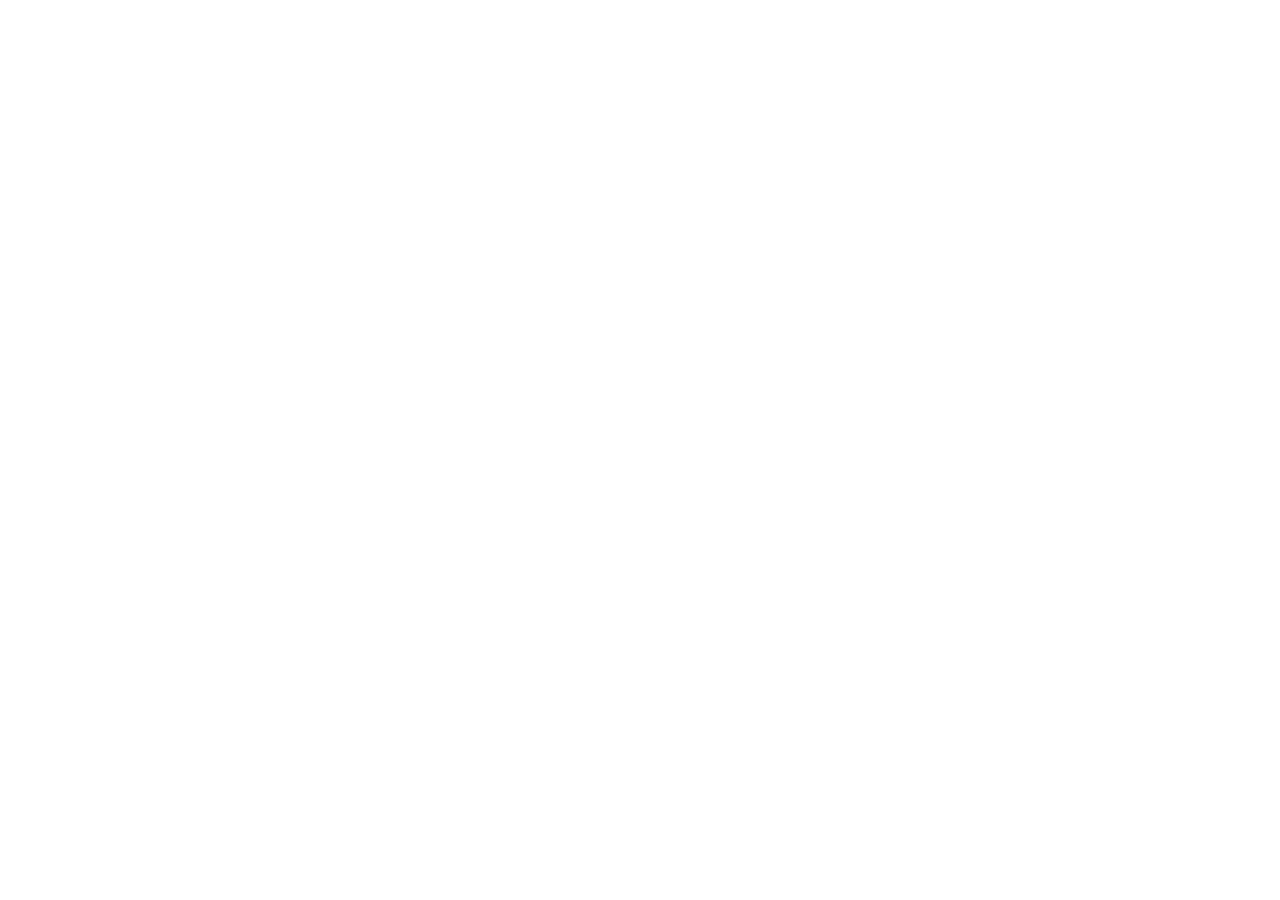
==== commit f64bda02: "Fix projects section labels to match case folder categories" ====
--- a/khaiminh-website/index.html
+++ b/khaiminh-website/index.html
@@ -1,20 +1,20 @@
-<!DOCTYPE html>
+﻿<!DOCTYPE html>
 <html lang="zh-Hant">
 <head>
   <meta charset="UTF-8">
   <meta name="viewport" content="width=device-width, initial-scale=1.0">
-  <meta name="description" content="開明集團 Khai Minh Group · 越南同奈在地機械加工與表面處理。中文一條龍服務，每批工單附 SOP、檢驗報告、製程照片，台商工廠值得信賴的供應鏈夥伴。">
+  <meta name="description" content="???? Khai Minh Group 繚 頞????典璈１?極?”?Ｚ??葉??璇???嚗??孵極?桅? SOP?炎撽?ˊ蝔???啣?撌亙??澆?靽∟陷????憭乩撈??>
   <meta name="theme-color" content="#1A3A52">
-  <meta property="og:title" content="開明集團 Khai Minh Group — 越南同奈表面處理 × 機加工 × 進出口">
-  <meta property="og:description" content="日式品管精神，中文一條龍服務。台商工廠值得信賴的越南供應鏈夥伴。">
+  <meta property="og:title" content="???? Khai Minh Group ??頞???銵券?? ? 璈?撌?? ?脣??>
+  <meta property="og:description" content="?亙??恣蝎曄?嚗葉??璇?????極撱澆?靽∟陷??????憭乩撈??>
   <meta property="og:type" content="website">
-  <title>開明集團 Khai Minh Group | 越南同奈表面處理 × 機加工 × 進出口</title>
+  <title>???? Khai Minh Group | 頞???銵券?? ? 璈?撌?? ?脣??/title>
 
   <link rel="preconnect" href="https://fonts.googleapis.com">
   <link rel="preconnect" href="https://fonts.gstatic.com" crossorigin>
   <link href="https://fonts.googleapis.com/css2?family=Noto+Sans+TC:wght@400;500;700&family=Noto+Serif+TC:wght@500;700&family=Shippori+Mincho:wght@500;600&display=swap" rel="stylesheet">
   <link rel="stylesheet" href="assets/css/styles.css">
-  <link rel="icon" href="data:image/svg+xml,%3Csvg xmlns='http://www.w3.org/2000/svg' viewBox='0 0 38 38'%3E%3Crect fill='%231A3A52' width='38' height='38'/%3E%3Ctext x='50%25' y='50%25' fill='%23D4A857' font-family='serif' font-size='18' text-anchor='middle' dominant-baseline='central'%3E開%3C/text%3E%3C/svg%3E">
+  <link rel="icon" href="data:image/svg+xml,%3Csvg xmlns='http://www.w3.org/2000/svg' viewBox='0 0 38 38'%3E%3Crect fill='%231A3A52' width='38' height='38'/%3E%3Ctext x='50%25' y='50%25' fill='%23D4A857' font-family='serif' font-size='18' text-anchor='middle' dominant-baseline='central'%3E??3C/text%3E%3C/svg%3E">
 </head>
 <body>
 
@@ -22,29 +22,29 @@
   <header class="header">
     <div class="header-inner">
       <a href="index.html" class="logo">
-        <div class="logo-mark">開</div>
+        <div class="logo-mark">??/div>
         <div class="logo-text">
-          <strong data-i18n="site_name">開明集團</strong>
+          <strong data-i18n="site_name">????</strong>
           <span data-i18n="site_name_en">KHAI MINH GROUP</span>
         </div>
       </a>
 
       <nav class="nav" id="mainNav">
-        <a href="index.html#about" data-i18n="nav.about">關於</a>
-        <a href="service.html" data-i18n="nav.services">服務</a>
-        <a href="index.html#industries" data-i18n="nav.solutions">方案</a>
-        <a href="index.html#projects" data-i18n="nav.works">實績</a>
-        <a href="index.html#news" data-i18n="nav.news">動態</a>
-        <a href="quote.html" data-i18n="nav.contact">詢價</a>
+        <a href="index.html#about" data-i18n="nav.about">?</a>
+        <a href="service.html" data-i18n="nav.services">??</a>
+        <a href="index.html#industries" data-i18n="nav.solutions">?寞?</a>
+        <a href="index.html#projects" data-i18n="nav.works">撖衣蜀</a>
+        <a href="index.html#news" data-i18n="nav.news">??</a>
+        <a href="quote.html" data-i18n="nav.contact">閰Ｗ</a>
       </nav>
 
       <div class="lang-switch" role="group" aria-label="Language">
-        <button type="button" data-lang="tw">繁中</button>
+        <button type="button" data-lang="tw">蝜葉</button>
         <button type="button" data-lang="vn">VN</button>
         <button type="button" data-lang="en">EN</button>
       </div>
 
-      <a href="quote.html" class="btn-primary" data-i18n="btn.quote_now">線上見積依頼</a>
+      <a href="quote.html" class="btn-primary" data-i18n="btn.quote_now">蝺?閬?靘</a>
 
       <button class="menu-toggle" id="menuToggle" aria-label="Menu" aria-expanded="false">
         <span></span><span></span><span></span>
@@ -56,26 +56,26 @@
   <section class="hero">
     <div class="hero-inner">
       <div class="hero-line"></div>
-      <div class="hero-vertical-text" data-i18n="home.vertical_text">VIETNAM · 2026</div>
+      <div class="hero-vertical-text" data-i18n="home.vertical_text">VIETNAM 繚 2026</div>
 
       <div class="hero-content">
-        <div class="chapter fade-in" data-i18n="home.hero_chapter">第 壱 章 · CHAPTER I</div>
+        <div class="chapter fade-in" data-i18n="home.hero_chapter">蝚?憯?蝡?繚 CHAPTER I</div>
 
         <h1 class="fade-in delay-1">
-          <span data-i18n="home.hero_title_1">職人の</span>
-          <span class="accent" data-i18n="home.hero_title_2">こだわり、</span><br>
-          <span data-i18n="home.hero_title_3">台商の信頼。</span>
+          <span data-i18n="home.hero_title_1">?瑚犖??/span>
+          <span class="accent" data-i18n="home.hero_title_2">??????/span><br>
+          <span data-i18n="home.hero_title_3">?啣??桐縑?潦?/span>
         </h1>
 
         <div class="bar-3 fade-in delay-2">
           <div></div><div></div><div></div>
         </div>
 
-        <p class="hero-desc fade-in delay-3" data-i18n="home.hero_desc">在越南同奈，以日式品管精神經營機械加工與表面處理。一件 SOP、一份報告、一組照片，每批工單都留下完整軌跡。台商工廠值得信賴的越南供應鏈夥伴。</p>
+        <p class="hero-desc fade-in delay-3" data-i18n="home.hero_desc">?刻???憟?隞交撘?蝞∠移蟡???璇啣?撌亥?銵券????隞?SOP??隞賢??蝯??瘥撌亙?賜?銝??渲?頝～?極撱澆?靽∟陷??????憭乩撈??/p>
 
         <div class="hero-cta fade-in delay-4">
-          <a href="quote.html" class="btn-primary" data-i18n="btn.quote">線上詢價</a>
-          <a href="service.html" class="btn-secondary" data-i18n="btn.learn_more">了解更多</a>
+          <a href="quote.html" class="btn-primary" data-i18n="btn.quote">蝺?閰Ｗ</a>
+          <a href="service.html" class="btn-secondary" data-i18n="btn.learn_more">鈭圾?游?</a>
         </div>
       </div>
     </div>
@@ -85,7 +85,7 @@
   <section class="stats">
     <div class="stats-grid">
       <div class="stat">
-        <div class="stat-num"><span data-i18n="home.stat_1_num">300</span><small data-i18n="home.stat_1_unit">坪</small></div>
+        <div class="stat-num"><span data-i18n="home.stat_1_num">300</span><small data-i18n="home.stat_1_unit">??/small></div>
         <div class="stat-label" data-i18n="home.stat_1_label">FACTORY AREA</div>
       </div>
       <div class="stat">
@@ -93,11 +93,11 @@
         <div class="stat-label" data-i18n="home.stat_2_label">CLIENT PARTNERS</div>
       </div>
       <div class="stat">
-        <div class="stat-num"><span data-i18n="home.stat_3_num">6</span><small data-i18n="home.stat_3_unit">種</small></div>
+        <div class="stat-num"><span data-i18n="home.stat_3_num">6</span><small data-i18n="home.stat_3_unit">蝔?/small></div>
         <div class="stat-label" data-i18n="home.stat_3_label">CORE SERVICES</div>
       </div>
       <div class="stat">
-        <div class="stat-num"><span data-i18n="home.stat_4_num">48</span><small data-i18n="home.stat_4_unit">時間</small></div>
+        <div class="stat-num"><span data-i18n="home.stat_4_num">48</span><small data-i18n="home.stat_4_unit">??</small></div>
         <div class="stat-label" data-i18n="home.stat_4_label">RUSH ORDER</div>
       </div>
     </div>
@@ -107,84 +107,84 @@
   <section class="section section-light" id="services">
     <div class="container">
       <div class="section-header">
-        <div class="chapter" data-i18n="home.services_chapter">第 弐 章 · OUR SERVICES</div>
+        <div class="chapter" data-i18n="home.services_chapter">蝚?撘?蝡?繚 OUR SERVICES</div>
         <h2 class="section-title">
-          <span data-i18n="home.services_title">サービス内容</span>
-          <span class="sub" data-i18n="home.services_subtitle">六大核心服務</span>
+          <span data-i18n="home.services_title">?萸??捆</span>
+          <span class="sub" data-i18n="home.services_subtitle">?剖之?詨???</span>
         </h2>
       </div>
 
       <div class="services-grid">
         <a href="service.html" class="service-card">
           <div class="service-card-head">
-            <div class="service-num">壱</div>
+            <div class="service-num">憯?/div>
             <div class="service-idx">SERVICE 01</div>
           </div>
           <div class="service-divider"></div>
-          <h3 class="service-title" data-i18n="home.service_1_name">表面處理</h3>
-          <div class="service-title-sub" data-i18n="home.service_1_vn">Xử lý bề mặt</div>
-          <p class="service-desc" data-i18n="home.service_1_desc">電鍍、鍍鉻、噴砂、研磨、拋光、噴塗、橡膠包覆</p>
-          <div class="service-arrow">→ DETAIL</div>
+          <h3 class="service-title" data-i18n="home.service_1_name">銵券??</h3>
+          <div class="service-title-sub" data-i18n="home.service_1_vn">X廙?l羸 b廙?m廕暗</div>
+          <p class="service-desc" data-i18n="home.service_1_desc">?駁????颯??蝤具??憛屆??閬?/p>
+          <div class="service-arrow">??DETAIL</div>
         </a>
 
         <a href="service.html" class="service-card">
           <div class="service-card-head">
-            <div class="service-num">弐</div>
+            <div class="service-num">撘?/div>
             <div class="service-idx">SERVICE 02</div>
           </div>
           <div class="service-divider"></div>
-          <h3 class="service-title" data-i18n="home.service_2_name">精密機加工</h3>
-          <div class="service-title-sub" data-i18n="home.service_2_vn">Gia công cơ khí</div>
-          <p class="service-desc" data-i18n="home.service_2_desc">銑削、車削、刨削、磨削、CNC 訂製加工</p>
-          <div class="service-arrow">→ DETAIL</div>
+          <h3 class="service-title" data-i18n="home.service_2_name">蝎曉?璈?撌?/h3>
+          <div class="service-title-sub" data-i18n="home.service_2_vn">Gia c繫ng c kh穩</div>
+          <p class="service-desc" data-i18n="home.service_2_desc">??????ㄗ?NC 閮ˊ?極</p>
+          <div class="service-arrow">??DETAIL</div>
         </a>
 
         <a href="service.html" class="service-card">
           <div class="service-card-head">
-            <div class="service-num">参</div>
+            <div class="service-num">??/div>
             <div class="service-idx">SERVICE 03</div>
           </div>
           <div class="service-divider"></div>
-          <h3 class="service-title" data-i18n="home.service_3_name">機械工程</h3>
-          <div class="service-title-sub" data-i18n="home.service_3_vn">Công trình cơ điện</div>
-          <p class="service-desc" data-i18n="home.service_3_desc">電力、給排水、空壓系統設計與施工</p>
-          <div class="service-arrow">→ DETAIL</div>
+          <h3 class="service-title" data-i18n="home.service_3_name">璈１撌亦?</h3>
+          <div class="service-title-sub" data-i18n="home.service_3_vn">C繫ng tr穫nh c ?i廙</div>
+          <p class="service-desc" data-i18n="home.service_3_desc">?餃??策?偌?征憯頂蝯梯身閮??賢極</p>
+          <div class="service-arrow">??DETAIL</div>
         </a>
 
         <a href="service.html" class="service-card">
           <div class="service-card-head">
-            <div class="service-num">四</div>
+            <div class="service-num">??/div>
             <div class="service-idx">SERVICE 04</div>
           </div>
           <div class="service-divider"></div>
-          <h3 class="service-title" data-i18n="home.service_4_name">閥件維修</h3>
-          <div class="service-title-sub" data-i18n="home.service_4_vn">Van công nghiệp</div>
-          <p class="service-desc" data-i18n="home.service_4_desc">氣閥、水閥、液壓閥買賣與維修</p>
-          <div class="service-arrow">→ DETAIL</div>
+          <h3 class="service-title" data-i18n="home.service_4_name">?乩辣蝬凋耨</h3>
+          <div class="service-title-sub" data-i18n="home.service_4_vn">Van c繫ng nghi廙</div>
+          <p class="service-desc" data-i18n="home.service_4_desc">瘞??偌?乓雯憯鞎瑁都?雁靽?/p>
+          <div class="service-arrow">??DETAIL</div>
         </a>
 
         <a href="service.html" class="service-card">
           <div class="service-card-head">
-            <div class="service-num">伍</div>
+            <div class="service-num">隡?/div>
             <div class="service-idx">SERVICE 05</div>
           </div>
           <div class="service-divider"></div>
-          <h3 class="service-title" data-i18n="home.service_5_name">進出口貿易</h3>
-          <div class="service-title-sub" data-i18n="home.service_5_vn">Xuất nhập khẩu</div>
-          <p class="service-desc" data-i18n="home.service_5_desc">機械設備代購、報關物流一條龍</p>
-          <div class="service-arrow">→ DETAIL</div>
+          <h3 class="service-title" data-i18n="home.service_5_name">?脣??窒??/h3>
+          <div class="service-title-sub" data-i18n="home.service_5_vn">Xu廕另 nh廕計 kh廕季</div>
+          <p class="service-desc" data-i18n="home.service_5_desc">璈１閮剖?隞?頃??瘚?璇?</p>
+          <div class="service-arrow">??DETAIL</div>
         </a>
 
         <a href="service.html" class="service-card">
           <div class="service-card-head">
-            <div class="service-num">六</div>
+            <div class="service-num">??/div>
             <div class="service-idx">SERVICE 06</div>
           </div>
           <div class="service-divider"></div>
-          <h3 class="service-title" data-i18n="home.service_6_name">技術轉讓</h3>
-          <div class="service-title-sub" data-i18n="home.service_6_vn">Chuyển giao công nghệ</div>
-          <p class="service-desc" data-i18n="home.service_6_desc">製程顧問、設備改造、人員訓練</p>
-          <div class="service-arrow">→ DETAIL</div>
+          <h3 class="service-title" data-i18n="home.service_6_name">?銵?霈?/h3>
+          <div class="service-title-sub" data-i18n="home.service_6_vn">Chuy廙 giao c繫ng ngh廙?/div>
+          <p class="service-desc" data-i18n="home.service_6_desc">鋆賜?憿批??身??犖?∟?蝺?/p>
+          <div class="service-arrow">??DETAIL</div>
         </a>
       </div>
     </div>
@@ -194,11 +194,11 @@
   <section class="section section-white" id="industries">
     <div class="container">
       <div class="section-header">
-        <div class="chapter" data-i18n="home.industries_chapter">第 参 章 · INDUSTRIES</div>
+        <div class="chapter" data-i18n="home.industries_chapter">蝚???蝡?繚 INDUSTRIES</div>
         <h2 class="section-title">
-          <span data-i18n="home.industries_title">您的產業，我們做過</span>
+          <span data-i18n="home.industries_title">?函??Ｘ平嚗?????/span>
         </h2>
-        <p class="text-muted" style="font-size:13px; margin-top:8px;" data-i18n="home.industries_subtitle">點選您的產業類別，看我們為同行做過什麼</p>
+        <p class="text-muted" style="font-size:13px; margin-top:8px;" data-i18n="home.industries_subtitle">暺?函??Ｘ平憿嚗??????隞暻?/p>
       </div>
 
       <div class="industries-grid">
@@ -212,7 +212,7 @@
               <line x1="4" y1="15" x2="20" y2="15"/>
             </svg>
           </div>
-          <div class="industry-name" data-i18n="home.ind_electronics">電子廠</div>
+          <div class="industry-name" data-i18n="home.ind_electronics">?餃?撱?/div>
           <div class="industry-sub" data-i18n="home.ind_electronics_sub">PCB / SMT</div>
         </a>
 
@@ -224,8 +224,8 @@
               <circle cx="16" cy="17" r="2"/>
             </svg>
           </div>
-          <div class="industry-name" data-i18n="home.ind_auto">汽機車零件</div>
-          <div class="industry-sub" data-i18n="home.ind_auto_sub">引擎 / 板金</div>
+          <div class="industry-name" data-i18n="home.ind_auto">瘙賣?頠隞?/div>
+          <div class="industry-sub" data-i18n="home.ind_auto_sub">撘? / ?輸?</div>
         </a>
 
         <a href="quote.html" class="industry-card">
@@ -237,8 +237,8 @@
               <circle cx="10" cy="18" r="1.5"/>
             </svg>
           </div>
-          <div class="industry-name" data-i18n="home.ind_textile">紡織業</div>
-          <div class="industry-sub" data-i18n="home.ind_textile_sub">染整 / 機台</div>
+          <div class="industry-name" data-i18n="home.ind_textile">蝝∠?璆?/div>
+          <div class="industry-sub" data-i18n="home.ind_textile_sub">? / 璈</div>
         </a>
 
         <a href="quote.html" class="industry-card">
@@ -248,8 +248,8 @@
               <path d="M4 12h16M10 8V4h4v4"/>
             </svg>
           </div>
-          <div class="industry-name" data-i18n="home.ind_furniture">家具五金</div>
-          <div class="industry-sub" data-i18n="home.ind_furniture_sub">櫥櫃 / 鉸鏈</div>
+          <div class="industry-name" data-i18n="home.ind_furniture">摰嗅鈭?</div>
+          <div class="industry-sub" data-i18n="home.ind_furniture_sub">瑹交? / ?賊?</div>
         </a>
 
         <a href="quote.html" class="industry-card">
@@ -258,8 +258,8 @@
               <path d="M6 8h12l-1 12H7zM9 8V5a3 3 0 016 0v3"/>
             </svg>
           </div>
-          <div class="industry-name" data-i18n="home.ind_food">食品機械</div>
-          <div class="industry-sub" data-i18n="home.ind_food_sub">不鏽鋼 / 食安</div>
+          <div class="industry-name" data-i18n="home.ind_food">憌?璈１</div>
+          <div class="industry-sub" data-i18n="home.ind_food_sub">銝??/ 憌?</div>
         </a>
       </div>
     </div>
@@ -269,8 +269,8 @@
   <section class="section section-light" id="about">
     <div class="container">
       <div class="section-header">
-        <div class="chapter" data-i18n="home.reasons_chapter">第 四 章 · WHY KHAI MINH</div>
-        <h2 class="section-title" data-i18n="home.reasons_title">為什麼台商選擇開明</h2>
+        <div class="chapter" data-i18n="home.reasons_chapter">蝚???蝡?繚 WHY KHAI MINH</div>
+        <h2 class="section-title" data-i18n="home.reasons_title">?箔?暻澆?????/h2>
       </div>
 
       <div class="reasons-grid">
@@ -282,8 +282,8 @@
             </svg>
           </div>
           <div>
-            <div class="reason-title" data-i18n="home.reason_1_title">中文一條龍</div>
-            <p class="reason-desc" data-i18n="home.reason_1_desc">業務、報價、技術會議、出貨單全程中文，免找翻譯</p>
+            <div class="reason-title" data-i18n="home.reason_1_title">銝剜?銝璇?</div>
+            <p class="reason-desc" data-i18n="home.reason_1_desc">璆剖???嫘?銵?霅啜鞎典?函?銝剜?嚗??曄蕃霅?/p>
           </div>
         </div>
 
@@ -295,8 +295,8 @@
             </svg>
           </div>
           <div>
-            <div class="reason-title" data-i18n="home.reason_2_title">同奈在地優勢</div>
-            <p class="reason-desc" data-i18n="home.reason_2_desc">距離 Amata、Long Đức、Nhơn Trạch 工業區皆在 1 小時車程內</p>
+            <div class="reason-title" data-i18n="home.reason_2_title">???典?芸</div>
+            <p class="reason-desc" data-i18n="home.reason_2_desc">頝 Amata?ong ?廙妾?hn Tr廕︷h 撌交平?? 1 撠?頠???/p>
           </div>
         </div>
 
@@ -308,8 +308,8 @@
             </svg>
           </div>
           <div>
-            <div class="reason-title" data-i18n="home.reason_3_title">一站式整合</div>
-            <p class="reason-desc" data-i18n="home.reason_3_desc">表面處理、機加工、零件進口同一窗口，省去找多家廠商的時間</p>
+            <div class="reason-title" data-i18n="home.reason_3_title">銝蝡??游?</div>
+            <p class="reason-desc" data-i18n="home.reason_3_desc">銵券?????極?隞園脣??蝒嚗??餅憭振撱?????/p>
           </div>
         </div>
 
@@ -321,8 +321,8 @@
             </svg>
           </div>
           <div>
-            <div class="reason-title" data-i18n="home.reason_4_title">品質可追溯</div>
-            <p class="reason-desc" data-i18n="home.reason_4_desc">每批工單有 SOP、檢驗報告與照片留檔，台商品管團隊看得懂</p>
+            <div class="reason-title" data-i18n="home.reason_4_title">?釭?航蕭皞?/div>
+            <p class="reason-desc" data-i18n="home.reason_4_desc">瘥撌亙??SOP?炎撽???抒???嚗??蝞∪???敺?</p>
           </div>
         </div>
       </div>
@@ -333,27 +333,20 @@
   <section class="section section-white" id="projects">
     <div class="container">
       <div class="section-header">
-        <div class="chapter" data-i18n="home.projects_chapter">第 五 章 · SELECTED WORKS</div>
-        <h2 class="section-title" data-i18n="home.projects_title">合作實績選輯</h2>
+        <div class="chapter" data-i18n="home.projects_chapter">蝚?鈭?蝡?繚 SELECTED WORKS</div>
+        <h2 class="section-title" data-i18n="home.projects_title">??撖衣蜀?貉摩</h2>
       </div>
 
       <div class="projects-grid">
         <article class="project-card">
-          <div class="project-img" style="background: linear-gradient(135deg, #2D5470 0%, #1A3A52 100%);">
-            <div class="project-img-tag" data-i18n="home.project_1_tag">電子廠</div>
-            <svg style="position:absolute; bottom:14px; right:14px; opacity:0.4;" width="48" height="48" viewBox="0 0 24 24" fill="none" stroke="#D4A857" stroke-width="1.2" stroke-linecap="round">
-              <rect x="4" y="4" width="16" height="16"/>
-              <line x1="9" y1="4" x2="9" y2="20"/>
-              <line x1="15" y1="4" x2="15" y2="20"/>
-              <line x1="4" y1="9" x2="20" y2="9"/>
-              <line x1="4" y1="15" x2="20" y2="15"/>
-            </svg>
+          <div class="project-img" style="background: linear-gradient(180deg, rgba(21,56,82,.12), rgba(21,56,82,.28)), url('assets/img/cases/surface-treatment/553460.jpg'); background-size:cover; background-position:center;">
+            <div class="project-img-tag">表面處理</div>
           </div>
           <div class="project-body">
-            <h3 class="project-title" data-i18n="home.project_1_title">某台資 PCB 廠</h3>
-            <p class="project-desc" data-i18n="home.project_1_desc">廠房空壓配管 + 零件鍍鉻處理</p>
+            <h3 class="project-title">表面處理實績</h3>
+            <p class="project-desc">噴砂、鍍鉻、研磨與防護塗裝案例</p>
             <div class="project-meta">
-              <span data-i18n="home.project_1_loc">Amata 工業區</span>
+              <span>surface-treatment</span>
               <span>2025</span>
             </div>
           </div>
@@ -361,36 +354,27 @@
 
         <article class="project-card">
           <div class="project-img" style="background: linear-gradient(135deg, #A8842F 0%, #6B5318 100%);">
-            <div class="project-img-tag" data-i18n="home.project_2_tag">汽機車</div>
-            <svg style="position:absolute; bottom:14px; right:14px; opacity:0.35;" width="48" height="48" viewBox="0 0 24 24" fill="none" stroke="#F5F2EB" stroke-width="1.2" stroke-linecap="round">
-              <circle cx="12" cy="12" r="9"/>
-              <circle cx="12" cy="12" r="3"/>
-              <path d="M12 3v6M12 15v6M3 12h6M15 12h6"/>
-            </svg>
+            <div class="project-img-tag">精密機加工</div>
           </div>
           <div class="project-body">
-            <h3 class="project-title" data-i18n="home.project_2_title">某機車零件廠</h3>
-            <p class="project-desc" data-i18n="home.project_2_desc">月產 50,000 件齒輪精密加工</p>
+            <h3 class="project-title">精密機加工實績</h3>
+            <p class="project-desc">目前此分類尚未放入真實照片，先保留示意圖</p>
             <div class="project-meta">
-              <span data-i18n="home.project_2_loc">Nhơn Trạch 工業區</span>
-              <span>2024–2026</span>
+              <span>precision-machining</span>
+              <span>待補照片</span>
             </div>
           </div>
         </article>
 
         <article class="project-card">
-          <div class="project-img" style="background: linear-gradient(135deg, #4A6B7A 0%, #2D4655 100%);">
-            <div class="project-img-tag" data-i18n="home.project_3_tag">紡織</div>
-            <svg style="position:absolute; bottom:14px; right:14px; opacity:0.4;" width="48" height="48" viewBox="0 0 24 24" fill="none" stroke="#D4A857" stroke-width="1.2" stroke-linecap="round">
-              <rect x="3" y="9" width="18" height="6" rx="3"/>
-              <line x1="3" y1="12" x2="21" y2="12"/>
-            </svg>
+          <div class="project-img" style="background: linear-gradient(180deg, rgba(21,56,82,.12), rgba(21,56,82,.28)), url('assets/img/cases/valve-repair/553462.jpg'); background-size:cover; background-position:center;">
+            <div class="project-img-tag">閥件維修</div>
           </div>
           <div class="project-body">
-            <h3 class="project-title" data-i18n="home.project_3_title">某染整廠</h3>
-            <p class="project-desc" data-i18n="home.project_3_desc">橡膠輥套包覆 + 老機台改造</p>
+            <h3 class="project-title">閥件與設備維修實績</h3>
+            <p class="project-desc">氣閥、水閥、液壓閥與空壓系統維修案例</p>
             <div class="project-meta">
-              <span data-i18n="home.project_3_loc">Long Đức 工業區</span>
+              <span>valve-repair</span>
               <span>2025</span>
             </div>
           </div>
@@ -398,13 +382,12 @@
       </div>
     </div>
   </section>
-
-  <!-- ==================== NEWS + CTA ==================== -->
+<!-- ==================== NEWS + CTA ==================== -->
   <section class="section section-light" id="news">
     <div class="container">
       <div class="section-header">
-        <div class="chapter" data-i18n="home.news_chapter">第 六 章 · NEWS</div>
-        <h2 class="section-title" data-i18n="home.news_title">最新動態</h2>
+        <div class="chapter" data-i18n="home.news_chapter">蝚???蝡?繚 NEWS</div>
+        <h2 class="section-title" data-i18n="home.news_title">??啣???/h2>
       </div>
 
       <div class="news-cta-row">
@@ -415,8 +398,8 @@
               <div class="news-date-mon">MAY</div>
             </div>
             <div>
-              <div class="news-title" data-i18n="home.news_1_title">新增大型 CNC 加工中心機</div>
-              <div class="news-sub" data-i18n="home.news_1_desc">擴大精密加工產能，可接 1.5m × 3m 大件</div>
+              <div class="news-title" data-i18n="home.news_1_title">?啣?憭批? CNC ?極銝剖?璈?/div>
+              <div class="news-sub" data-i18n="home.news_1_desc">?游之蝎曉??極?Ｚ嚗??1.5m ? 3m 憭找辣</div>
             </div>
           </div>
 
@@ -426,8 +409,8 @@
               <div class="news-date-mon">APR</div>
             </div>
             <div>
-              <div class="news-title" data-i18n="home.news_2_title">2026 越南胡志明工業展參展資訊</div>
-              <div class="news-sub" data-i18n="home.news_2_desc">SECC 攤位 B-235 ‧ 7/16–7/19</div>
+              <div class="news-title" data-i18n="home.news_2_title">2026 頞??∪??極璆剖???鞈?</div>
+              <div class="news-sub" data-i18n="home.news_2_desc">SECC ?支? B-235 ??7/16??/19</div>
             </div>
           </div>
 
@@ -437,29 +420,29 @@
               <div class="news-date-mon">MAR</div>
             </div>
             <div>
-              <div class="news-title" data-i18n="home.news_3_title">通過 ISO 9001:2015 品質認證</div>
-              <div class="news-sub" data-i18n="home.news_3_desc">為台商客戶提供更可信賴的品保系統</div>
+              <div class="news-title" data-i18n="home.news_3_title">?? ISO 9001:2015 ?釭隤?</div>
+              <div class="news-sub" data-i18n="home.news_3_desc">?箏?恥?嗆?靘?臭縑鞈渡???蝟餌絞</div>
             </div>
           </div>
         </div>
 
         <aside class="cta-box">
-          <div class="cta-title" data-i18n="home.cta_title">直接找李總監聊聊</div>
-          <p class="cta-desc" data-i18n="home.cta_desc">不確定哪項服務適合您？銷售總監親自回覆，中文無障礙</p>
+          <div class="cta-title" data-i18n="home.cta_title">?湔?暹?蝮賜??</div>
+          <p class="cta-desc" data-i18n="home.cta_desc">銝Ⅱ摰????嚗?桃蜇??扛?芸?閬?銝剜??⊿?蝷?/p>
 
           <a href="tel:+84908421410" class="cta-btn">
-            <span data-i18n="home.cta_phone_label">電話直撥</span>
-            <span>0908 421 410 →</span>
+            <span data-i18n="home.cta_phone_label">?餉店?湔</span>
+            <span>0908 421 410 ??/span>
           </a>
 
           <a href="https://line.me/R/ti/p/@khaiminh" class="cta-btn-outline" target="_blank" rel="noopener">
             <svg width="14" height="14" viewBox="0 0 24 24" fill="currentColor"><path d="M12 2C6.5 2 2 5.7 2 10.2c0 4.1 3.6 7.5 8.4 8.1.3.1.7.2.8.5.1.3.1.7 0 1l-.1.8c-.1.3-.2 1.1 1 .6 1.1-.5 6.2-3.7 8.5-6.3 1.5-1.7 2.4-3.4 2.4-5.4C23 6 18.5 2 12 2zm-4 11H6.4c-.2 0-.4-.2-.4-.4V8.4c0-.2.2-.4.4-.4h.2c.2 0 .4.2.4.4v3.4H8c.2 0 .4.2.4.4s-.2.4-.4.4zm2-3.7c0-.2.2-.4.4-.4s.4.2.4.4v4.1c0 .2-.2.4-.4.4s-.4-.2-.4-.4V9.3zm6 4.1c0 .2-.1.3-.3.4h-.2l-1.9-2.6v2.2c0 .2-.2.4-.4.4s-.4-.2-.4-.4V9.3c0-.2.1-.3.3-.4h.3l1.9 2.6V9.3c0-.2.2-.4.4-.4s.4.2.4.4v4.1zm3-2.5c.2 0 .4.2.4.4s-.2.4-.4.4h-1.2v.9H19c.2 0 .4.2.4.4s-.2.4-.4.4h-1.6c-.2 0-.4-.2-.4-.4V8.4c0-.2.2-.4.4-.4H19c.2 0 .4.2.4.4s-.2.4-.4.4h-1.2v.9H19z"/></svg>
-            <span data-i18n="home.cta_line_label">加 LINE 取得報價</span>
+            <span data-i18n="home.cta_line_label">??LINE ???勗</span>
           </a>
 
           <a href="https://zalo.me/84908421410" class="cta-btn-outline" target="_blank" rel="noopener">
             <svg width="14" height="14" viewBox="0 0 24 24" fill="currentColor"><circle cx="12" cy="12" r="10"/><text x="12" y="15" font-size="8" font-weight="bold" fill="#0068FF" text-anchor="middle">Z</text></svg>
-            <span data-i18n="home.cta_zalo_label">Zalo 越南本地溝通</span>
+            <span data-i18n="home.cta_zalo_label">Zalo 頞??砍皞?/span>
           </a>
         </aside>
       </div>
@@ -472,15 +455,15 @@
       <div class="footer-grid">
         <div class="footer-brand">
           <div class="logo">
-            <div class="logo-mark">開</div>
+            <div class="logo-mark">??/div>
             <div class="logo-text">
-              <strong style="color:white" data-i18n="site_name">開明集團</strong>
+              <strong style="color:white" data-i18n="site_name">????</strong>
               <span data-i18n="site_name_en">KHAI MINH GROUP</span>
             </div>
           </div>
-          <strong data-i18n="footer.company_full">CÔNG TY TNHH CƠ KHÍ TM & SX KHAI MINH GROUP</strong>
+          <strong data-i18n="footer.company_full">C?NG TY TNHH C? KH? TM & SX KHAI MINH GROUP</strong>
           <p>
-            <span data-i18n="footer.address">Đồng Áp 1-3, tổ 9, ấp 3, xã Phước Thái, tỉnh Đồng Nai</span><br>
+            <span data-i18n="footer.address">?廙g ?p 1-3, t廙?9, 廕叼 3, x瓊 Ph廙 Th獺i, t廙h ?廙g Nai</span><br>
             <span data-i18n="footer.tax_id">MST: 3604066672</span><br>
             TEL: <a href="tel:+84908421410">0908 421 410</a><br>
             EMAIL: <a href="mailto:khaiminhgroup11668@gmail.com">khaiminhgroup11668@gmail.com</a>
@@ -488,33 +471,33 @@
         </div>
 
         <div class="footer-col">
-          <h4 data-i18n="footer.col_services">服務</h4>
-          <a href="service.html" data-i18n="home.service_1_name">表面處理</a>
-          <a href="service.html" data-i18n="home.service_2_name">精密機加工</a>
-          <a href="service.html" data-i18n="home.service_3_name">機械工程</a>
+          <h4 data-i18n="footer.col_services">??</h4>
+          <a href="service.html" data-i18n="home.service_1_name">銵券??</a>
+          <a href="service.html" data-i18n="home.service_2_name">蝎曉?璈?撌?/a>
+          <a href="service.html" data-i18n="home.service_3_name">璈１撌亦?</a>
         </div>
 
         <div class="footer-col">
-          <h4 data-i18n="footer.col_company">公司</h4>
-          <a href="index.html#about" data-i18n="nav.about">關於開明</a>
-          <a href="index.html#projects" data-i18n="nav.works">合作實績</a>
-          <a href="index.html#news" data-i18n="nav.news">最新動態</a>
+          <h4 data-i18n="footer.col_company">?砍</h4>
+          <a href="index.html#about" data-i18n="nav.about">???</a>
+          <a href="index.html#projects" data-i18n="nav.works">??撖衣蜀</a>
+          <a href="index.html#news" data-i18n="nav.news">??啣???/a>
         </div>
 
         <div class="footer-col">
-          <h4 data-i18n="footer.col_contact">客服</h4>
-          <a href="quote.html" data-i18n="btn.quote">線上詢價</a>
+          <h4 data-i18n="footer.col_contact">摰Ｘ?</h4>
+          <a href="quote.html" data-i18n="btn.quote">蝺?閰Ｗ</a>
           <a href="tel:+84908421410">0908 421 410</a>
           <a href="https://line.me/R/ti/p/@khaiminh" target="_blank" rel="noopener">LINE / Zalo</a>
         </div>
       </div>
 
       <div class="footer-bottom">
-        <div data-i18n="footer.copyright">© 2026 Khai Minh Group ‧ 開明集團 All Rights Reserved.</div>
+        <div data-i18n="footer.copyright">穢 2026 Khai Minh Group ?????? All Rights Reserved.</div>
         <div class="footer-social">
-          <span data-i18n="footer.ssl">SSL 加密</span>
-          <span>·</span>
-          <span data-i18n="footer.nda">NDA 保密承諾</span>
+          <span data-i18n="footer.ssl">SSL ??</span>
+          <span>繚</span>
+          <span data-i18n="footer.nda">NDA 靽??輯姥</span>
         </div>
       </div>
     </div>
@@ -523,15 +506,15 @@
   <!-- ==================== FLOATING CONTACT ==================== -->
   <div class="floating-contact">
     <a href="https://line.me/R/ti/p/@khaiminh" class="fc-btn fc-line" target="_blank" rel="noopener" aria-label="LINE">
-      <span class="fc-btn-label" data-i18n="floating.line_label">LINE 諮詢</span>
+      <span class="fc-btn-label" data-i18n="floating.line_label">LINE 隢株岷</span>
       <svg viewBox="0 0 24 24" fill="currentColor"><path d="M12 2C6.5 2 2 5.7 2 10.2c0 4.1 3.6 7.5 8.4 8.1.3.1.7.2.8.5.1.3.1.7 0 1l-.1.8c-.1.3-.2 1.1 1 .6 1.1-.5 6.2-3.7 8.5-6.3 1.5-1.7 2.4-3.4 2.4-5.4C23 6 18.5 2 12 2z"/></svg>
     </a>
     <a href="https://zalo.me/84908421410" class="fc-btn fc-zalo" target="_blank" rel="noopener" aria-label="Zalo">
-      <span class="fc-btn-label" data-i18n="floating.zalo_label">Zalo 聯絡</span>
+      <span class="fc-btn-label" data-i18n="floating.zalo_label">Zalo ?舐窗</span>
       <svg viewBox="0 0 24 24" fill="currentColor"><circle cx="12" cy="12" r="10"/><text x="12" y="16" font-size="11" font-weight="bold" fill="#0068FF" text-anchor="middle">Z</text></svg>
     </a>
     <a href="tel:+84908421410" class="fc-btn fc-phone" aria-label="Phone">
-      <span class="fc-btn-label" data-i18n="floating.phone_label">撥打電話</span>
+      <span class="fc-btn-label" data-i18n="floating.phone_label">?交??餉店</span>
       <svg viewBox="0 0 24 24" fill="none" stroke="currentColor" stroke-width="2" stroke-linecap="round" stroke-linejoin="round"><path d="M22 16.92v3a2 2 0 01-2.18 2 19.79 19.79 0 01-8.63-3.07 19.5 19.5 0 01-6-6 19.79 19.79 0 01-3.07-8.67A2 2 0 014.11 2h3a2 2 0 012 1.72c.13.96.37 1.9.72 2.81a2 2 0 01-.45 2.11L8.09 9.91a16 16 0 006 6l1.27-1.27a2 2 0 012.11-.45c.91.35 1.85.59 2.81.72A2 2 0 0122 16.92z"/></svg>
     </a>
   </div>
@@ -540,3 +523,4 @@
   <script src="assets/js/main.js?v=20260521-2"></script>
 </body>
 </html>
+
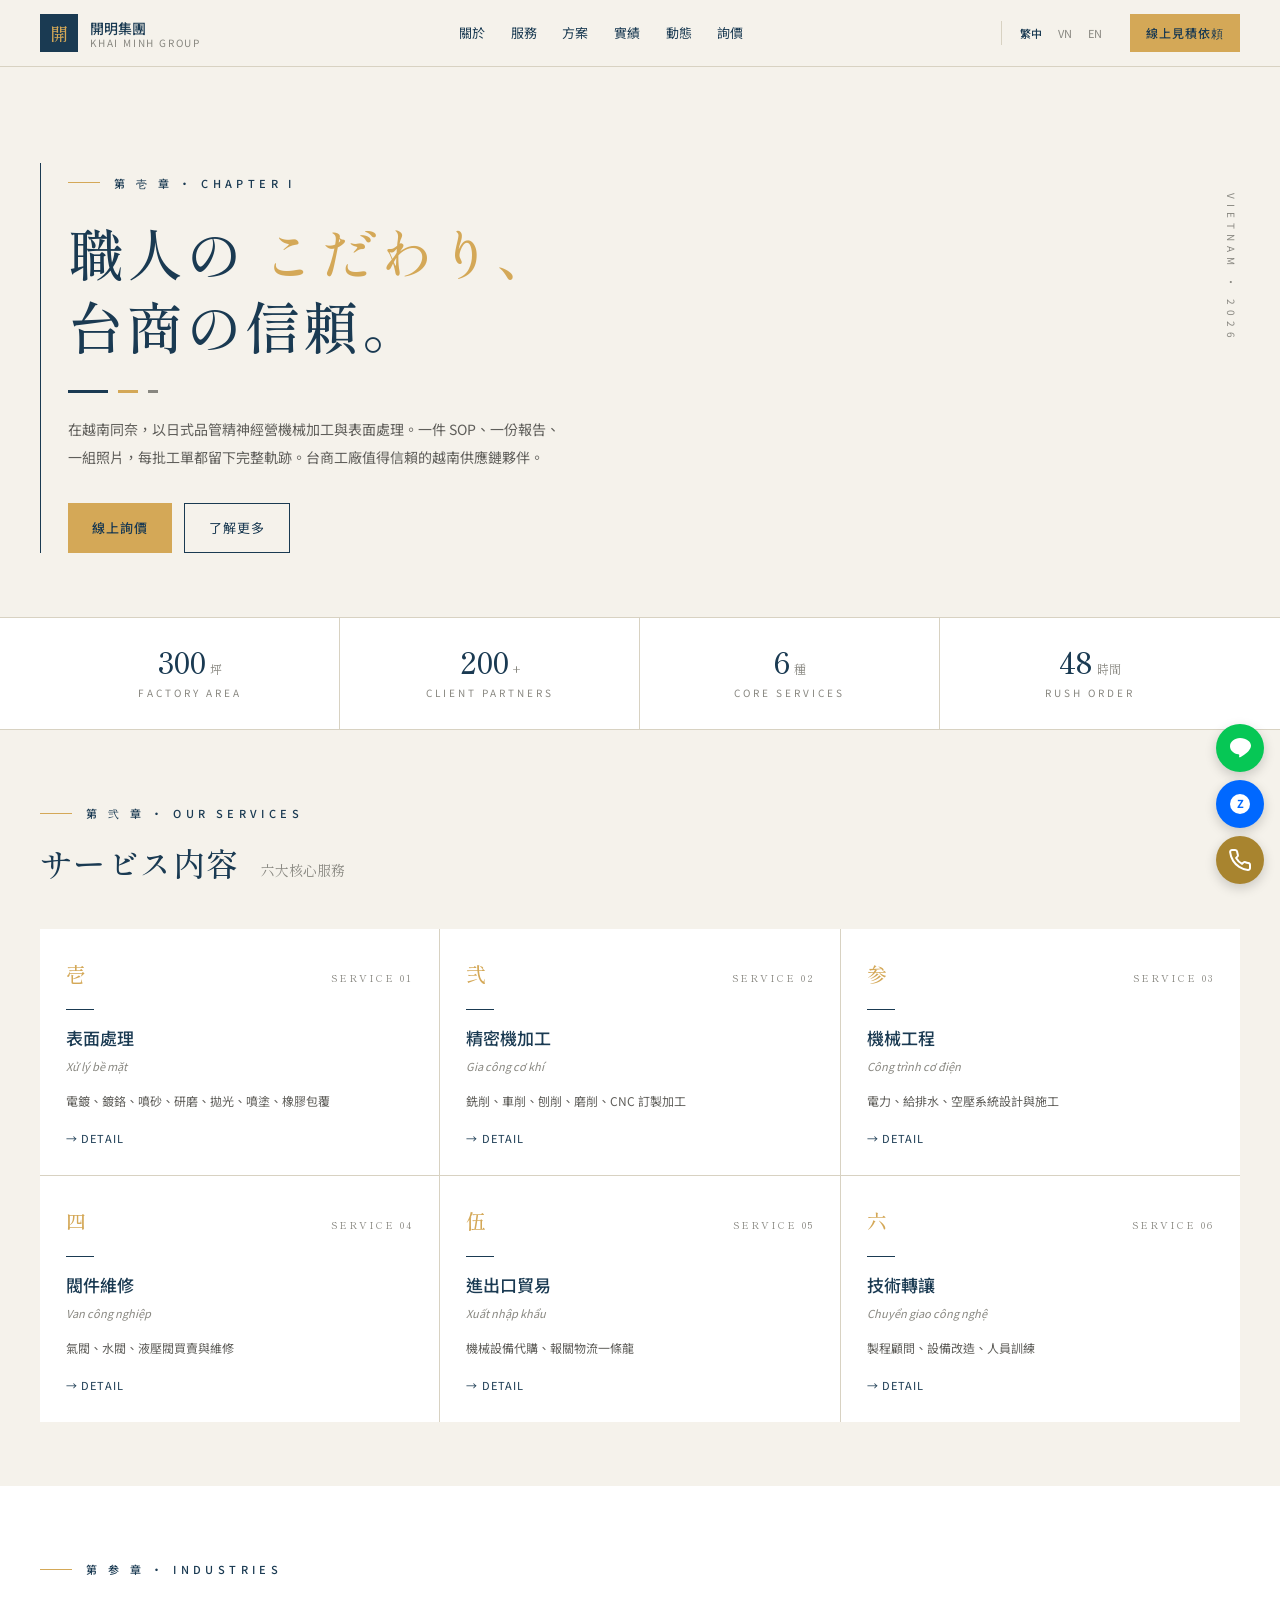
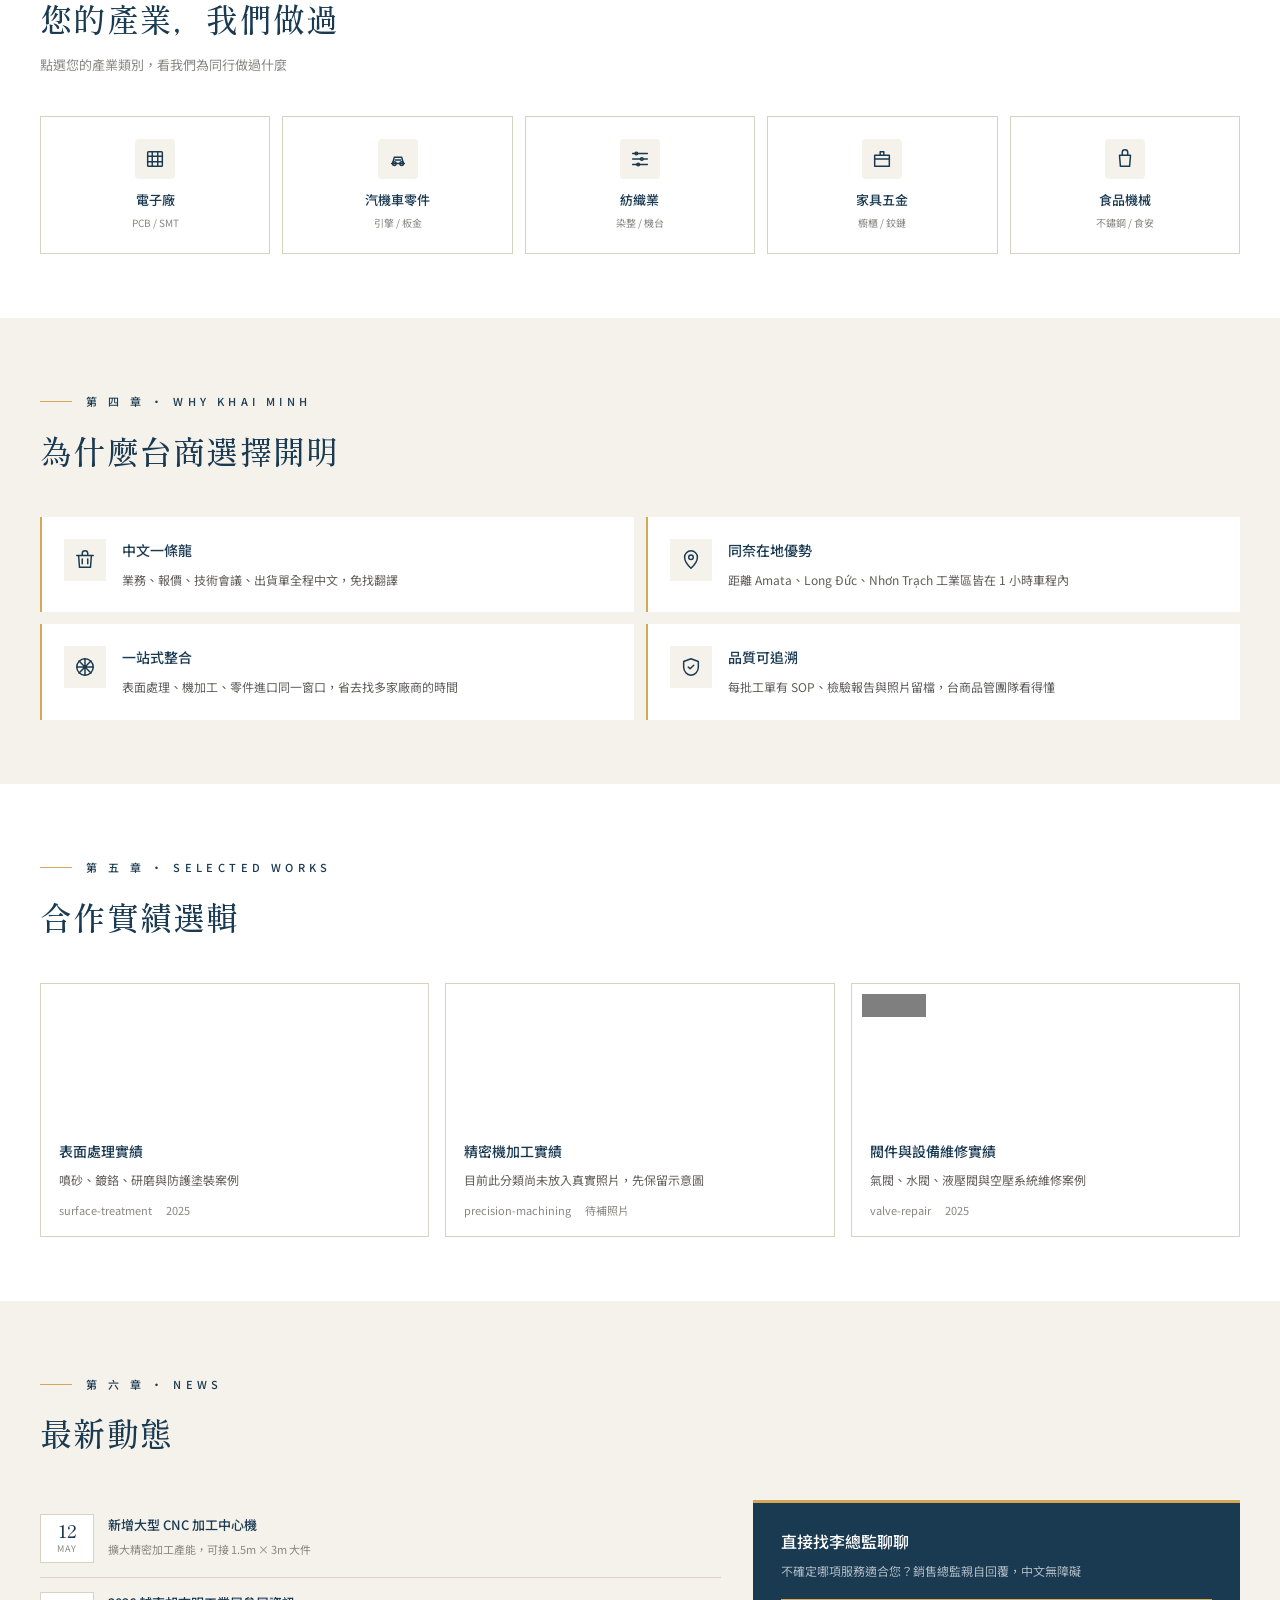
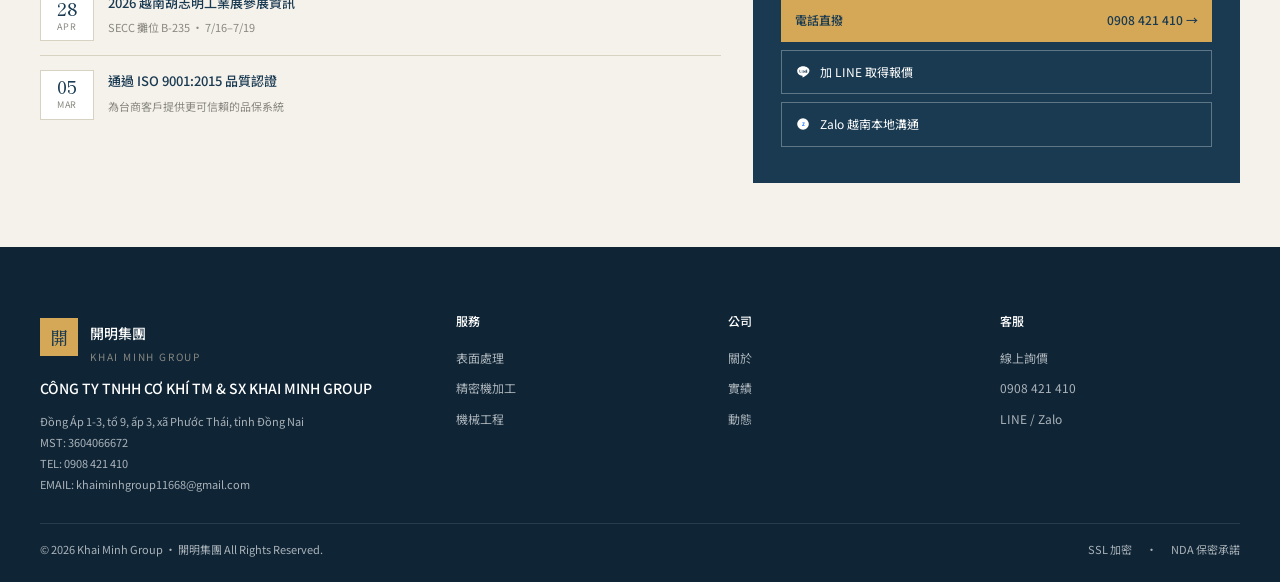
==== commit cb0cd795: "Fix homepage encoding regression" ====
--- a/khaiminh-website/index.html
+++ b/khaiminh-website/index.html
@@ -1,20 +1,20 @@
-﻿<!DOCTYPE html>
+<!DOCTYPE html>
 <html lang="zh-Hant">
 <head>
   <meta charset="UTF-8">
   <meta name="viewport" content="width=device-width, initial-scale=1.0">
-  <meta name="description" content="???? Khai Minh Group 繚 頞????典璈１?極?”?Ｚ??葉??璇???嚗??孵極?桅? SOP?炎撽?ˊ蝔???啣?撌亙??澆?靽∟陷????憭乩撈??>
+  <meta name="description" content="開明集團 Khai Minh Group · 越南同奈在地機械加工與表面處理。中文一條龍服務，每批工單附 SOP、檢驗報告、製程照片，台商工廠值得信賴的供應鏈夥伴。">
   <meta name="theme-color" content="#1A3A52">
-  <meta property="og:title" content="???? Khai Minh Group ??頞???銵券?? ? 璈?撌?? ?脣??>
-  <meta property="og:description" content="?亙??恣蝎曄?嚗葉??璇?????極撱澆?靽∟陷??????憭乩撈??>
+  <meta property="og:title" content="開明集團 Khai Minh Group — 越南同奈表面處理 × 機加工 × 進出口">
+  <meta property="og:description" content="日式品管精神，中文一條龍服務。台商工廠值得信賴的越南供應鏈夥伴。">
   <meta property="og:type" content="website">
-  <title>???? Khai Minh Group | 頞???銵券?? ? 璈?撌?? ?脣??/title>
+  <title>開明集團 Khai Minh Group | 越南同奈表面處理 × 機加工 × 進出口</title>
 
   <link rel="preconnect" href="https://fonts.googleapis.com">
   <link rel="preconnect" href="https://fonts.gstatic.com" crossorigin>
   <link href="https://fonts.googleapis.com/css2?family=Noto+Sans+TC:wght@400;500;700&family=Noto+Serif+TC:wght@500;700&family=Shippori+Mincho:wght@500;600&display=swap" rel="stylesheet">
   <link rel="stylesheet" href="assets/css/styles.css">
-  <link rel="icon" href="data:image/svg+xml,%3Csvg xmlns='http://www.w3.org/2000/svg' viewBox='0 0 38 38'%3E%3Crect fill='%231A3A52' width='38' height='38'/%3E%3Ctext x='50%25' y='50%25' fill='%23D4A857' font-family='serif' font-size='18' text-anchor='middle' dominant-baseline='central'%3E??3C/text%3E%3C/svg%3E">
+  <link rel="icon" href="data:image/svg+xml,%3Csvg xmlns='http://www.w3.org/2000/svg' viewBox='0 0 38 38'%3E%3Crect fill='%231A3A52' width='38' height='38'/%3E%3Ctext x='50%25' y='50%25' fill='%23D4A857' font-family='serif' font-size='18' text-anchor='middle' dominant-baseline='central'%3E開%3C/text%3E%3C/svg%3E">
 </head>
 <body>
 
@@ -22,29 +22,29 @@
   <header class="header">
     <div class="header-inner">
       <a href="index.html" class="logo">
-        <div class="logo-mark">??/div>
+        <div class="logo-mark">開</div>
         <div class="logo-text">
-          <strong data-i18n="site_name">????</strong>
+          <strong data-i18n="site_name">開明集團</strong>
           <span data-i18n="site_name_en">KHAI MINH GROUP</span>
         </div>
       </a>
 
       <nav class="nav" id="mainNav">
-        <a href="index.html#about" data-i18n="nav.about">?</a>
-        <a href="service.html" data-i18n="nav.services">??</a>
-        <a href="index.html#industries" data-i18n="nav.solutions">?寞?</a>
-        <a href="index.html#projects" data-i18n="nav.works">撖衣蜀</a>
-        <a href="index.html#news" data-i18n="nav.news">??</a>
-        <a href="quote.html" data-i18n="nav.contact">閰Ｗ</a>
+        <a href="index.html#about" data-i18n="nav.about">關於</a>
+        <a href="service.html" data-i18n="nav.services">服務</a>
+        <a href="index.html#industries" data-i18n="nav.solutions">方案</a>
+        <a href="index.html#projects" data-i18n="nav.works">實績</a>
+        <a href="index.html#news" data-i18n="nav.news">動態</a>
+        <a href="quote.html" data-i18n="nav.contact">詢價</a>
       </nav>
 
       <div class="lang-switch" role="group" aria-label="Language">
-        <button type="button" data-lang="tw">蝜葉</button>
+        <button type="button" data-lang="tw">繁中</button>
         <button type="button" data-lang="vn">VN</button>
         <button type="button" data-lang="en">EN</button>
       </div>
 
-      <a href="quote.html" class="btn-primary" data-i18n="btn.quote_now">蝺?閬?靘</a>
+      <a href="quote.html" class="btn-primary" data-i18n="btn.quote_now">線上見積依頼</a>
 
       <button class="menu-toggle" id="menuToggle" aria-label="Menu" aria-expanded="false">
         <span></span><span></span><span></span>
@@ -56,26 +56,26 @@
   <section class="hero">
     <div class="hero-inner">
       <div class="hero-line"></div>
-      <div class="hero-vertical-text" data-i18n="home.vertical_text">VIETNAM 繚 2026</div>
+      <div class="hero-vertical-text" data-i18n="home.vertical_text">VIETNAM · 2026</div>
 
       <div class="hero-content">
-        <div class="chapter fade-in" data-i18n="home.hero_chapter">蝚?憯?蝡?繚 CHAPTER I</div>
+        <div class="chapter fade-in" data-i18n="home.hero_chapter">第 壱 章 · CHAPTER I</div>
 
         <h1 class="fade-in delay-1">
-          <span data-i18n="home.hero_title_1">?瑚犖??/span>
-          <span class="accent" data-i18n="home.hero_title_2">??????/span><br>
-          <span data-i18n="home.hero_title_3">?啣??桐縑?潦?/span>
+          <span data-i18n="home.hero_title_1">職人の</span>
+          <span class="accent" data-i18n="home.hero_title_2">こだわり、</span><br>
+          <span data-i18n="home.hero_title_3">台商の信頼。</span>
         </h1>
 
         <div class="bar-3 fade-in delay-2">
           <div></div><div></div><div></div>
         </div>
 
-        <p class="hero-desc fade-in delay-3" data-i18n="home.hero_desc">?刻???憟?隞交撘?蝞∠移蟡???璇啣?撌亥?銵券????隞?SOP??隞賢??蝯??瘥撌亙?賜?銝??渲?頝～?極撱澆?靽∟陷??????憭乩撈??/p>
+        <p class="hero-desc fade-in delay-3" data-i18n="home.hero_desc">在越南同奈，以日式品管精神經營機械加工與表面處理。一件 SOP、一份報告、一組照片，每批工單都留下完整軌跡。台商工廠值得信賴的越南供應鏈夥伴。</p>
 
         <div class="hero-cta fade-in delay-4">
-          <a href="quote.html" class="btn-primary" data-i18n="btn.quote">蝺?閰Ｗ</a>
-          <a href="service.html" class="btn-secondary" data-i18n="btn.learn_more">鈭圾?游?</a>
+          <a href="quote.html" class="btn-primary" data-i18n="btn.quote">線上詢價</a>
+          <a href="service.html" class="btn-secondary" data-i18n="btn.learn_more">了解更多</a>
         </div>
       </div>
     </div>
@@ -85,7 +85,7 @@
   <section class="stats">
     <div class="stats-grid">
       <div class="stat">
-        <div class="stat-num"><span data-i18n="home.stat_1_num">300</span><small data-i18n="home.stat_1_unit">??/small></div>
+        <div class="stat-num"><span data-i18n="home.stat_1_num">300</span><small data-i18n="home.stat_1_unit">坪</small></div>
         <div class="stat-label" data-i18n="home.stat_1_label">FACTORY AREA</div>
       </div>
       <div class="stat">
@@ -93,11 +93,11 @@
         <div class="stat-label" data-i18n="home.stat_2_label">CLIENT PARTNERS</div>
       </div>
       <div class="stat">
-        <div class="stat-num"><span data-i18n="home.stat_3_num">6</span><small data-i18n="home.stat_3_unit">蝔?/small></div>
+        <div class="stat-num"><span data-i18n="home.stat_3_num">6</span><small data-i18n="home.stat_3_unit">種</small></div>
         <div class="stat-label" data-i18n="home.stat_3_label">CORE SERVICES</div>
       </div>
       <div class="stat">
-        <div class="stat-num"><span data-i18n="home.stat_4_num">48</span><small data-i18n="home.stat_4_unit">??</small></div>
+        <div class="stat-num"><span data-i18n="home.stat_4_num">48</span><small data-i18n="home.stat_4_unit">時間</small></div>
         <div class="stat-label" data-i18n="home.stat_4_label">RUSH ORDER</div>
       </div>
     </div>
@@ -107,84 +107,84 @@
   <section class="section section-light" id="services">
     <div class="container">
       <div class="section-header">
-        <div class="chapter" data-i18n="home.services_chapter">蝚?撘?蝡?繚 OUR SERVICES</div>
+        <div class="chapter" data-i18n="home.services_chapter">第 弐 章 · OUR SERVICES</div>
         <h2 class="section-title">
-          <span data-i18n="home.services_title">?萸??捆</span>
-          <span class="sub" data-i18n="home.services_subtitle">?剖之?詨???</span>
+          <span data-i18n="home.services_title">サービス内容</span>
+          <span class="sub" data-i18n="home.services_subtitle">六大核心服務</span>
         </h2>
       </div>
 
       <div class="services-grid">
         <a href="service.html" class="service-card">
           <div class="service-card-head">
-            <div class="service-num">憯?/div>
+            <div class="service-num">壱</div>
             <div class="service-idx">SERVICE 01</div>
           </div>
           <div class="service-divider"></div>
-          <h3 class="service-title" data-i18n="home.service_1_name">銵券??</h3>
-          <div class="service-title-sub" data-i18n="home.service_1_vn">X廙?l羸 b廙?m廕暗</div>
-          <p class="service-desc" data-i18n="home.service_1_desc">?駁????颯??蝤具??憛屆??閬?/p>
-          <div class="service-arrow">??DETAIL</div>
+          <h3 class="service-title" data-i18n="home.service_1_name">表面處理</h3>
+          <div class="service-title-sub" data-i18n="home.service_1_vn">Xử lý bề mặt</div>
+          <p class="service-desc" data-i18n="home.service_1_desc">電鍍、鍍鉻、噴砂、研磨、拋光、噴塗、橡膠包覆</p>
+          <div class="service-arrow">→ DETAIL</div>
         </a>
 
         <a href="service.html" class="service-card">
           <div class="service-card-head">
-            <div class="service-num">撘?/div>
+            <div class="service-num">弐</div>
             <div class="service-idx">SERVICE 02</div>
           </div>
           <div class="service-divider"></div>
-          <h3 class="service-title" data-i18n="home.service_2_name">蝎曉?璈?撌?/h3>
-          <div class="service-title-sub" data-i18n="home.service_2_vn">Gia c繫ng c kh穩</div>
-          <p class="service-desc" data-i18n="home.service_2_desc">??????ㄗ?NC 閮ˊ?極</p>
-          <div class="service-arrow">??DETAIL</div>
+          <h3 class="service-title" data-i18n="home.service_2_name">精密機加工</h3>
+          <div class="service-title-sub" data-i18n="home.service_2_vn">Gia công cơ khí</div>
+          <p class="service-desc" data-i18n="home.service_2_desc">銑削、車削、刨削、磨削、CNC 訂製加工</p>
+          <div class="service-arrow">→ DETAIL</div>
         </a>
 
         <a href="service.html" class="service-card">
           <div class="service-card-head">
-            <div class="service-num">??/div>
+            <div class="service-num">参</div>
             <div class="service-idx">SERVICE 03</div>
           </div>
           <div class="service-divider"></div>
-          <h3 class="service-title" data-i18n="home.service_3_name">璈１撌亦?</h3>
-          <div class="service-title-sub" data-i18n="home.service_3_vn">C繫ng tr穫nh c ?i廙</div>
-          <p class="service-desc" data-i18n="home.service_3_desc">?餃??策?偌?征憯頂蝯梯身閮??賢極</p>
-          <div class="service-arrow">??DETAIL</div>
+          <h3 class="service-title" data-i18n="home.service_3_name">機械工程</h3>
+          <div class="service-title-sub" data-i18n="home.service_3_vn">Công trình cơ điện</div>
+          <p class="service-desc" data-i18n="home.service_3_desc">電力、給排水、空壓系統設計與施工</p>
+          <div class="service-arrow">→ DETAIL</div>
         </a>
 
         <a href="service.html" class="service-card">
           <div class="service-card-head">
-            <div class="service-num">??/div>
+            <div class="service-num">四</div>
             <div class="service-idx">SERVICE 04</div>
           </div>
           <div class="service-divider"></div>
-          <h3 class="service-title" data-i18n="home.service_4_name">?乩辣蝬凋耨</h3>
-          <div class="service-title-sub" data-i18n="home.service_4_vn">Van c繫ng nghi廙</div>
-          <p class="service-desc" data-i18n="home.service_4_desc">瘞??偌?乓雯憯鞎瑁都?雁靽?/p>
-          <div class="service-arrow">??DETAIL</div>
+          <h3 class="service-title" data-i18n="home.service_4_name">閥件維修</h3>
+          <div class="service-title-sub" data-i18n="home.service_4_vn">Van công nghiệp</div>
+          <p class="service-desc" data-i18n="home.service_4_desc">氣閥、水閥、液壓閥買賣與維修</p>
+          <div class="service-arrow">→ DETAIL</div>
         </a>
 
         <a href="service.html" class="service-card">
           <div class="service-card-head">
-            <div class="service-num">隡?/div>
+            <div class="service-num">伍</div>
             <div class="service-idx">SERVICE 05</div>
           </div>
           <div class="service-divider"></div>
-          <h3 class="service-title" data-i18n="home.service_5_name">?脣??窒??/h3>
-          <div class="service-title-sub" data-i18n="home.service_5_vn">Xu廕另 nh廕計 kh廕季</div>
-          <p class="service-desc" data-i18n="home.service_5_desc">璈１閮剖?隞?頃??瘚?璇?</p>
-          <div class="service-arrow">??DETAIL</div>
+          <h3 class="service-title" data-i18n="home.service_5_name">進出口貿易</h3>
+          <div class="service-title-sub" data-i18n="home.service_5_vn">Xuất nhập khẩu</div>
+          <p class="service-desc" data-i18n="home.service_5_desc">機械設備代購、報關物流一條龍</p>
+          <div class="service-arrow">→ DETAIL</div>
         </a>
 
         <a href="service.html" class="service-card">
           <div class="service-card-head">
-            <div class="service-num">??/div>
+            <div class="service-num">六</div>
             <div class="service-idx">SERVICE 06</div>
           </div>
           <div class="service-divider"></div>
-          <h3 class="service-title" data-i18n="home.service_6_name">?銵?霈?/h3>
-          <div class="service-title-sub" data-i18n="home.service_6_vn">Chuy廙 giao c繫ng ngh廙?/div>
-          <p class="service-desc" data-i18n="home.service_6_desc">鋆賜?憿批??身??犖?∟?蝺?/p>
-          <div class="service-arrow">??DETAIL</div>
+          <h3 class="service-title" data-i18n="home.service_6_name">技術轉讓</h3>
+          <div class="service-title-sub" data-i18n="home.service_6_vn">Chuyển giao công nghệ</div>
+          <p class="service-desc" data-i18n="home.service_6_desc">製程顧問、設備改造、人員訓練</p>
+          <div class="service-arrow">→ DETAIL</div>
         </a>
       </div>
     </div>
@@ -194,11 +194,11 @@
   <section class="section section-white" id="industries">
     <div class="container">
       <div class="section-header">
-        <div class="chapter" data-i18n="home.industries_chapter">蝚???蝡?繚 INDUSTRIES</div>
+        <div class="chapter" data-i18n="home.industries_chapter">第 参 章 · INDUSTRIES</div>
         <h2 class="section-title">
-          <span data-i18n="home.industries_title">?函??Ｘ平嚗?????/span>
+          <span data-i18n="home.industries_title">您的產業，我們做過</span>
         </h2>
-        <p class="text-muted" style="font-size:13px; margin-top:8px;" data-i18n="home.industries_subtitle">暺?函??Ｘ平憿嚗??????隞暻?/p>
+        <p class="text-muted" style="font-size:13px; margin-top:8px;" data-i18n="home.industries_subtitle">點選您的產業類別，看我們為同行做過什麼</p>
       </div>
 
       <div class="industries-grid">
@@ -212,7 +212,7 @@
               <line x1="4" y1="15" x2="20" y2="15"/>
             </svg>
           </div>
-          <div class="industry-name" data-i18n="home.ind_electronics">?餃?撱?/div>
+          <div class="industry-name" data-i18n="home.ind_electronics">電子廠</div>
           <div class="industry-sub" data-i18n="home.ind_electronics_sub">PCB / SMT</div>
         </a>
 
@@ -224,8 +224,8 @@
               <circle cx="16" cy="17" r="2"/>
             </svg>
           </div>
-          <div class="industry-name" data-i18n="home.ind_auto">瘙賣?頠隞?/div>
-          <div class="industry-sub" data-i18n="home.ind_auto_sub">撘? / ?輸?</div>
+          <div class="industry-name" data-i18n="home.ind_auto">汽機車零件</div>
+          <div class="industry-sub" data-i18n="home.ind_auto_sub">引擎 / 板金</div>
         </a>
 
         <a href="quote.html" class="industry-card">
@@ -237,8 +237,8 @@
               <circle cx="10" cy="18" r="1.5"/>
             </svg>
           </div>
-          <div class="industry-name" data-i18n="home.ind_textile">蝝∠?璆?/div>
-          <div class="industry-sub" data-i18n="home.ind_textile_sub">? / 璈</div>
+          <div class="industry-name" data-i18n="home.ind_textile">紡織業</div>
+          <div class="industry-sub" data-i18n="home.ind_textile_sub">染整 / 機台</div>
         </a>
 
         <a href="quote.html" class="industry-card">
@@ -248,8 +248,8 @@
               <path d="M4 12h16M10 8V4h4v4"/>
             </svg>
           </div>
-          <div class="industry-name" data-i18n="home.ind_furniture">摰嗅鈭?</div>
-          <div class="industry-sub" data-i18n="home.ind_furniture_sub">瑹交? / ?賊?</div>
+          <div class="industry-name" data-i18n="home.ind_furniture">家具五金</div>
+          <div class="industry-sub" data-i18n="home.ind_furniture_sub">櫥櫃 / 鉸鏈</div>
         </a>
 
         <a href="quote.html" class="industry-card">
@@ -258,8 +258,8 @@
               <path d="M6 8h12l-1 12H7zM9 8V5a3 3 0 016 0v3"/>
             </svg>
           </div>
-          <div class="industry-name" data-i18n="home.ind_food">憌?璈１</div>
-          <div class="industry-sub" data-i18n="home.ind_food_sub">銝??/ 憌?</div>
+          <div class="industry-name" data-i18n="home.ind_food">食品機械</div>
+          <div class="industry-sub" data-i18n="home.ind_food_sub">不鏽鋼 / 食安</div>
         </a>
       </div>
     </div>
@@ -269,8 +269,8 @@
   <section class="section section-light" id="about">
     <div class="container">
       <div class="section-header">
-        <div class="chapter" data-i18n="home.reasons_chapter">蝚???蝡?繚 WHY KHAI MINH</div>
-        <h2 class="section-title" data-i18n="home.reasons_title">?箔?暻澆?????/h2>
+        <div class="chapter" data-i18n="home.reasons_chapter">第 四 章 · WHY KHAI MINH</div>
+        <h2 class="section-title" data-i18n="home.reasons_title">為什麼台商選擇開明</h2>
       </div>
 
       <div class="reasons-grid">
@@ -282,8 +282,8 @@
             </svg>
           </div>
           <div>
-            <div class="reason-title" data-i18n="home.reason_1_title">銝剜?銝璇?</div>
-            <p class="reason-desc" data-i18n="home.reason_1_desc">璆剖???嫘?銵?霅啜鞎典?函?銝剜?嚗??曄蕃霅?/p>
+            <div class="reason-title" data-i18n="home.reason_1_title">中文一條龍</div>
+            <p class="reason-desc" data-i18n="home.reason_1_desc">業務、報價、技術會議、出貨單全程中文，免找翻譯</p>
           </div>
         </div>
 
@@ -295,8 +295,8 @@
             </svg>
           </div>
           <div>
-            <div class="reason-title" data-i18n="home.reason_2_title">???典?芸</div>
-            <p class="reason-desc" data-i18n="home.reason_2_desc">頝 Amata?ong ?廙妾?hn Tr廕︷h 撌交平?? 1 撠?頠???/p>
+            <div class="reason-title" data-i18n="home.reason_2_title">同奈在地優勢</div>
+            <p class="reason-desc" data-i18n="home.reason_2_desc">距離 Amata、Long Đức、Nhơn Trạch 工業區皆在 1 小時車程內</p>
           </div>
         </div>
 
@@ -308,8 +308,8 @@
             </svg>
           </div>
           <div>
-            <div class="reason-title" data-i18n="home.reason_3_title">銝蝡??游?</div>
-            <p class="reason-desc" data-i18n="home.reason_3_desc">銵券?????極?隞園脣??蝒嚗??餅憭振撱?????/p>
+            <div class="reason-title" data-i18n="home.reason_3_title">一站式整合</div>
+            <p class="reason-desc" data-i18n="home.reason_3_desc">表面處理、機加工、零件進口同一窗口，省去找多家廠商的時間</p>
           </div>
         </div>
 
@@ -321,8 +321,8 @@
             </svg>
           </div>
           <div>
-            <div class="reason-title" data-i18n="home.reason_4_title">?釭?航蕭皞?/div>
-            <p class="reason-desc" data-i18n="home.reason_4_desc">瘥撌亙??SOP?炎撽???抒???嚗??蝞∪???敺?</p>
+            <div class="reason-title" data-i18n="home.reason_4_title">品質可追溯</div>
+            <p class="reason-desc" data-i18n="home.reason_4_desc">每批工單有 SOP、檢驗報告與照片留檔，台商品管團隊看得懂</p>
           </div>
         </div>
       </div>
@@ -333,8 +333,8 @@
   <section class="section section-white" id="projects">
     <div class="container">
       <div class="section-header">
-        <div class="chapter" data-i18n="home.projects_chapter">蝚?鈭?蝡?繚 SELECTED WORKS</div>
-        <h2 class="section-title" data-i18n="home.projects_title">??撖衣蜀?貉摩</h2>
+        <div class="chapter" data-i18n="home.projects_chapter">第 五 章 · SELECTED WORKS</div>
+        <h2 class="section-title" data-i18n="home.projects_title">合作實績選輯</h2>
       </div>
 
       <div class="projects-grid">
@@ -382,12 +382,13 @@
       </div>
     </div>
   </section>
-<!-- ==================== NEWS + CTA ==================== -->
+
+  <!-- ==================== NEWS + CTA ==================== -->
   <section class="section section-light" id="news">
     <div class="container">
       <div class="section-header">
-        <div class="chapter" data-i18n="home.news_chapter">蝚???蝡?繚 NEWS</div>
-        <h2 class="section-title" data-i18n="home.news_title">??啣???/h2>
+        <div class="chapter" data-i18n="home.news_chapter">第 六 章 · NEWS</div>
+        <h2 class="section-title" data-i18n="home.news_title">最新動態</h2>
       </div>
 
       <div class="news-cta-row">
@@ -398,8 +399,8 @@
               <div class="news-date-mon">MAY</div>
             </div>
             <div>
-              <div class="news-title" data-i18n="home.news_1_title">?啣?憭批? CNC ?極銝剖?璈?/div>
-              <div class="news-sub" data-i18n="home.news_1_desc">?游之蝎曉??極?Ｚ嚗??1.5m ? 3m 憭找辣</div>
+              <div class="news-title" data-i18n="home.news_1_title">新增大型 CNC 加工中心機</div>
+              <div class="news-sub" data-i18n="home.news_1_desc">擴大精密加工產能，可接 1.5m × 3m 大件</div>
             </div>
           </div>
 
@@ -409,8 +410,8 @@
               <div class="news-date-mon">APR</div>
             </div>
             <div>
-              <div class="news-title" data-i18n="home.news_2_title">2026 頞??∪??極璆剖???鞈?</div>
-              <div class="news-sub" data-i18n="home.news_2_desc">SECC ?支? B-235 ??7/16??/19</div>
+              <div class="news-title" data-i18n="home.news_2_title">2026 越南胡志明工業展參展資訊</div>
+              <div class="news-sub" data-i18n="home.news_2_desc">SECC 攤位 B-235 ‧ 7/16–7/19</div>
             </div>
           </div>
 
@@ -420,29 +421,29 @@
               <div class="news-date-mon">MAR</div>
             </div>
             <div>
-              <div class="news-title" data-i18n="home.news_3_title">?? ISO 9001:2015 ?釭隤?</div>
-              <div class="news-sub" data-i18n="home.news_3_desc">?箏?恥?嗆?靘?臭縑鞈渡???蝟餌絞</div>
+              <div class="news-title" data-i18n="home.news_3_title">通過 ISO 9001:2015 品質認證</div>
+              <div class="news-sub" data-i18n="home.news_3_desc">為台商客戶提供更可信賴的品保系統</div>
             </div>
           </div>
         </div>
 
         <aside class="cta-box">
-          <div class="cta-title" data-i18n="home.cta_title">?湔?暹?蝮賜??</div>
-          <p class="cta-desc" data-i18n="home.cta_desc">銝Ⅱ摰????嚗?桃蜇??扛?芸?閬?銝剜??⊿?蝷?/p>
+          <div class="cta-title" data-i18n="home.cta_title">直接找李總監聊聊</div>
+          <p class="cta-desc" data-i18n="home.cta_desc">不確定哪項服務適合您？銷售總監親自回覆，中文無障礙</p>
 
           <a href="tel:+84908421410" class="cta-btn">
-            <span data-i18n="home.cta_phone_label">?餉店?湔</span>
-            <span>0908 421 410 ??/span>
+            <span data-i18n="home.cta_phone_label">電話直撥</span>
+            <span>0908 421 410 →</span>
           </a>
 
           <a href="https://line.me/R/ti/p/@khaiminh" class="cta-btn-outline" target="_blank" rel="noopener">
             <svg width="14" height="14" viewBox="0 0 24 24" fill="currentColor"><path d="M12 2C6.5 2 2 5.7 2 10.2c0 4.1 3.6 7.5 8.4 8.1.3.1.7.2.8.5.1.3.1.7 0 1l-.1.8c-.1.3-.2 1.1 1 .6 1.1-.5 6.2-3.7 8.5-6.3 1.5-1.7 2.4-3.4 2.4-5.4C23 6 18.5 2 12 2zm-4 11H6.4c-.2 0-.4-.2-.4-.4V8.4c0-.2.2-.4.4-.4h.2c.2 0 .4.2.4.4v3.4H8c.2 0 .4.2.4.4s-.2.4-.4.4zm2-3.7c0-.2.2-.4.4-.4s.4.2.4.4v4.1c0 .2-.2.4-.4.4s-.4-.2-.4-.4V9.3zm6 4.1c0 .2-.1.3-.3.4h-.2l-1.9-2.6v2.2c0 .2-.2.4-.4.4s-.4-.2-.4-.4V9.3c0-.2.1-.3.3-.4h.3l1.9 2.6V9.3c0-.2.2-.4.4-.4s.4.2.4.4v4.1zm3-2.5c.2 0 .4.2.4.4s-.2.4-.4.4h-1.2v.9H19c.2 0 .4.2.4.4s-.2.4-.4.4h-1.6c-.2 0-.4-.2-.4-.4V8.4c0-.2.2-.4.4-.4H19c.2 0 .4.2.4.4s-.2.4-.4.4h-1.2v.9H19z"/></svg>
-            <span data-i18n="home.cta_line_label">??LINE ???勗</span>
+            <span data-i18n="home.cta_line_label">加 LINE 取得報價</span>
           </a>
 
           <a href="https://zalo.me/84908421410" class="cta-btn-outline" target="_blank" rel="noopener">
             <svg width="14" height="14" viewBox="0 0 24 24" fill="currentColor"><circle cx="12" cy="12" r="10"/><text x="12" y="15" font-size="8" font-weight="bold" fill="#0068FF" text-anchor="middle">Z</text></svg>
-            <span data-i18n="home.cta_zalo_label">Zalo 頞??砍皞?/span>
+            <span data-i18n="home.cta_zalo_label">Zalo 越南本地溝通</span>
           </a>
         </aside>
       </div>
@@ -455,15 +456,15 @@
       <div class="footer-grid">
         <div class="footer-brand">
           <div class="logo">
-            <div class="logo-mark">??/div>
+            <div class="logo-mark">開</div>
             <div class="logo-text">
-              <strong style="color:white" data-i18n="site_name">????</strong>
+              <strong style="color:white" data-i18n="site_name">開明集團</strong>
               <span data-i18n="site_name_en">KHAI MINH GROUP</span>
             </div>
           </div>
-          <strong data-i18n="footer.company_full">C?NG TY TNHH C? KH? TM & SX KHAI MINH GROUP</strong>
+          <strong data-i18n="footer.company_full">CÔNG TY TNHH CƠ KHÍ TM & SX KHAI MINH GROUP</strong>
           <p>
-            <span data-i18n="footer.address">?廙g ?p 1-3, t廙?9, 廕叼 3, x瓊 Ph廙 Th獺i, t廙h ?廙g Nai</span><br>
+            <span data-i18n="footer.address">Đồng Áp 1-3, tổ 9, ấp 3, xã Phước Thái, tỉnh Đồng Nai</span><br>
             <span data-i18n="footer.tax_id">MST: 3604066672</span><br>
             TEL: <a href="tel:+84908421410">0908 421 410</a><br>
             EMAIL: <a href="mailto:khaiminhgroup11668@gmail.com">khaiminhgroup11668@gmail.com</a>
@@ -471,33 +472,33 @@
         </div>
 
         <div class="footer-col">
-          <h4 data-i18n="footer.col_services">??</h4>
-          <a href="service.html" data-i18n="home.service_1_name">銵券??</a>
-          <a href="service.html" data-i18n="home.service_2_name">蝎曉?璈?撌?/a>
-          <a href="service.html" data-i18n="home.service_3_name">璈１撌亦?</a>
+          <h4 data-i18n="footer.col_services">服務</h4>
+          <a href="service.html" data-i18n="home.service_1_name">表面處理</a>
+          <a href="service.html" data-i18n="home.service_2_name">精密機加工</a>
+          <a href="service.html" data-i18n="home.service_3_name">機械工程</a>
         </div>
 
         <div class="footer-col">
-          <h4 data-i18n="footer.col_company">?砍</h4>
-          <a href="index.html#about" data-i18n="nav.about">???</a>
-          <a href="index.html#projects" data-i18n="nav.works">??撖衣蜀</a>
-          <a href="index.html#news" data-i18n="nav.news">??啣???/a>
+          <h4 data-i18n="footer.col_company">公司</h4>
+          <a href="index.html#about" data-i18n="nav.about">關於開明</a>
+          <a href="index.html#projects" data-i18n="nav.works">合作實績</a>
+          <a href="index.html#news" data-i18n="nav.news">最新動態</a>
         </div>
 
         <div class="footer-col">
-          <h4 data-i18n="footer.col_contact">摰Ｘ?</h4>
-          <a href="quote.html" data-i18n="btn.quote">蝺?閰Ｗ</a>
+          <h4 data-i18n="footer.col_contact">客服</h4>
+          <a href="quote.html" data-i18n="btn.quote">線上詢價</a>
           <a href="tel:+84908421410">0908 421 410</a>
           <a href="https://line.me/R/ti/p/@khaiminh" target="_blank" rel="noopener">LINE / Zalo</a>
         </div>
       </div>
 
       <div class="footer-bottom">
-        <div data-i18n="footer.copyright">穢 2026 Khai Minh Group ?????? All Rights Reserved.</div>
+        <div data-i18n="footer.copyright">© 2026 Khai Minh Group ‧ 開明集團 All Rights Reserved.</div>
         <div class="footer-social">
-          <span data-i18n="footer.ssl">SSL ??</span>
-          <span>繚</span>
-          <span data-i18n="footer.nda">NDA 靽??輯姥</span>
+          <span data-i18n="footer.ssl">SSL 加密</span>
+          <span>·</span>
+          <span data-i18n="footer.nda">NDA 保密承諾</span>
         </div>
       </div>
     </div>
@@ -506,15 +507,15 @@
   <!-- ==================== FLOATING CONTACT ==================== -->
   <div class="floating-contact">
     <a href="https://line.me/R/ti/p/@khaiminh" class="fc-btn fc-line" target="_blank" rel="noopener" aria-label="LINE">
-      <span class="fc-btn-label" data-i18n="floating.line_label">LINE 隢株岷</span>
+      <span class="fc-btn-label" data-i18n="floating.line_label">LINE 諮詢</span>
       <svg viewBox="0 0 24 24" fill="currentColor"><path d="M12 2C6.5 2 2 5.7 2 10.2c0 4.1 3.6 7.5 8.4 8.1.3.1.7.2.8.5.1.3.1.7 0 1l-.1.8c-.1.3-.2 1.1 1 .6 1.1-.5 6.2-3.7 8.5-6.3 1.5-1.7 2.4-3.4 2.4-5.4C23 6 18.5 2 12 2z"/></svg>
     </a>
     <a href="https://zalo.me/84908421410" class="fc-btn fc-zalo" target="_blank" rel="noopener" aria-label="Zalo">
-      <span class="fc-btn-label" data-i18n="floating.zalo_label">Zalo ?舐窗</span>
+      <span class="fc-btn-label" data-i18n="floating.zalo_label">Zalo 聯絡</span>
       <svg viewBox="0 0 24 24" fill="currentColor"><circle cx="12" cy="12" r="10"/><text x="12" y="16" font-size="11" font-weight="bold" fill="#0068FF" text-anchor="middle">Z</text></svg>
     </a>
     <a href="tel:+84908421410" class="fc-btn fc-phone" aria-label="Phone">
-      <span class="fc-btn-label" data-i18n="floating.phone_label">?交??餉店</span>
+      <span class="fc-btn-label" data-i18n="floating.phone_label">撥打電話</span>
       <svg viewBox="0 0 24 24" fill="none" stroke="currentColor" stroke-width="2" stroke-linecap="round" stroke-linejoin="round"><path d="M22 16.92v3a2 2 0 01-2.18 2 19.79 19.79 0 01-8.63-3.07 19.5 19.5 0 01-6-6 19.79 19.79 0 01-3.07-8.67A2 2 0 014.11 2h3a2 2 0 012 1.72c.13.96.37 1.9.72 2.81a2 2 0 01-.45 2.11L8.09 9.91a16 16 0 006 6l1.27-1.27a2 2 0 012.11-.45c.91.35 1.85.59 2.81.72A2 2 0 0122 16.92z"/></svg>
     </a>
   </div>
@@ -523,4 +524,3 @@
   <script src="assets/js/main.js?v=20260521-2"></script>
 </body>
 </html>
-
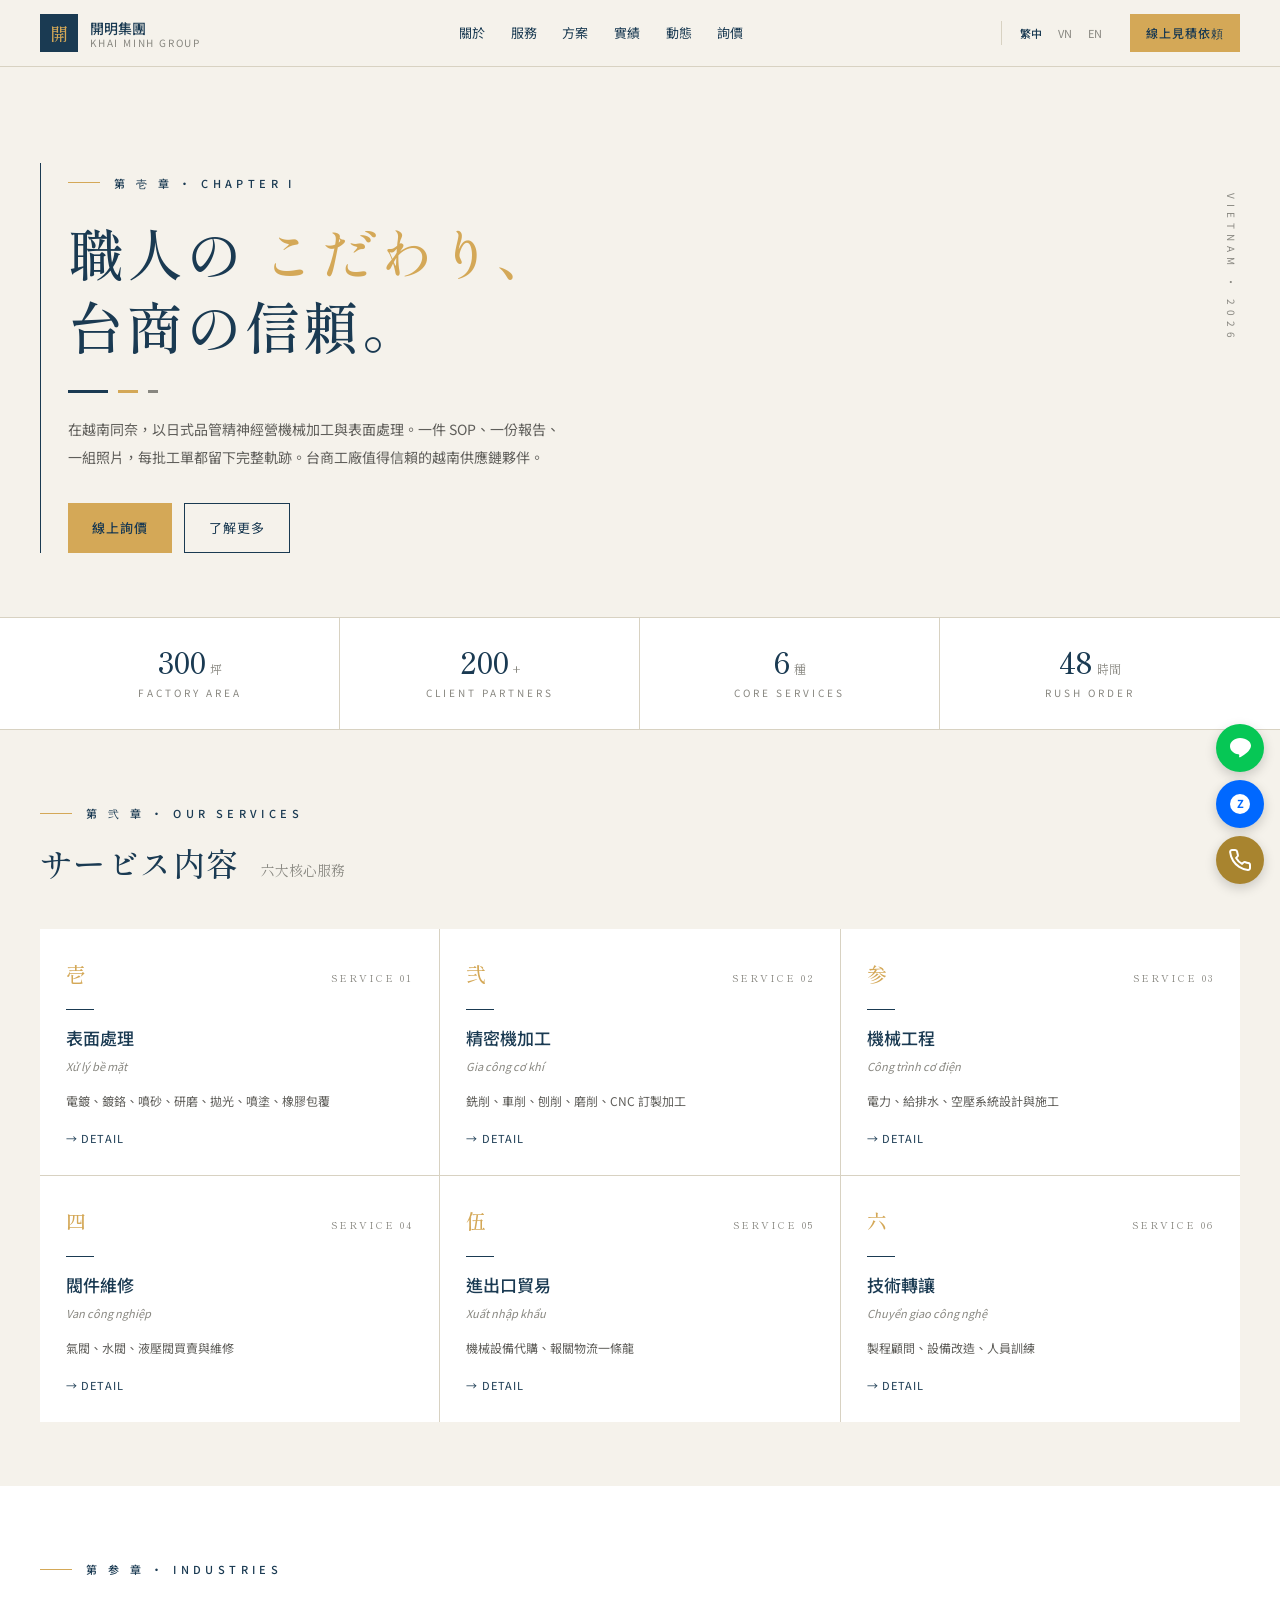
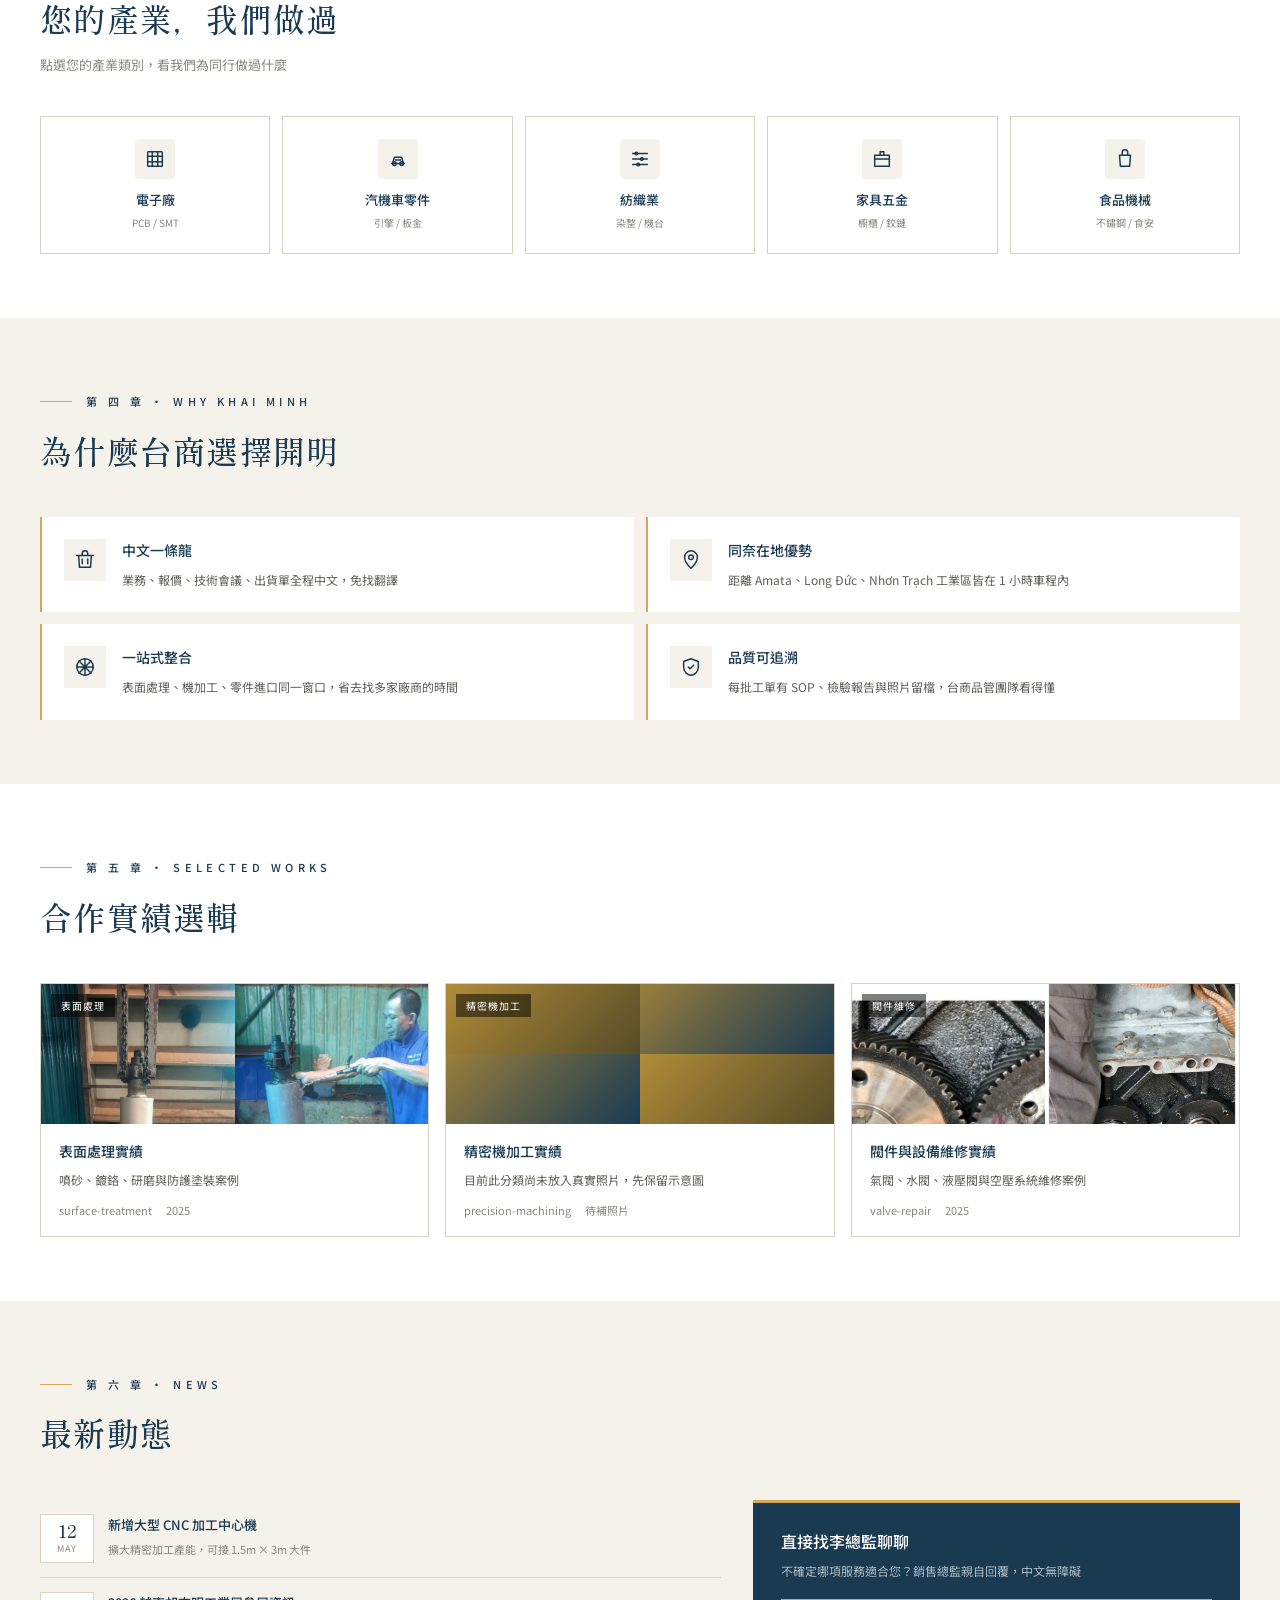
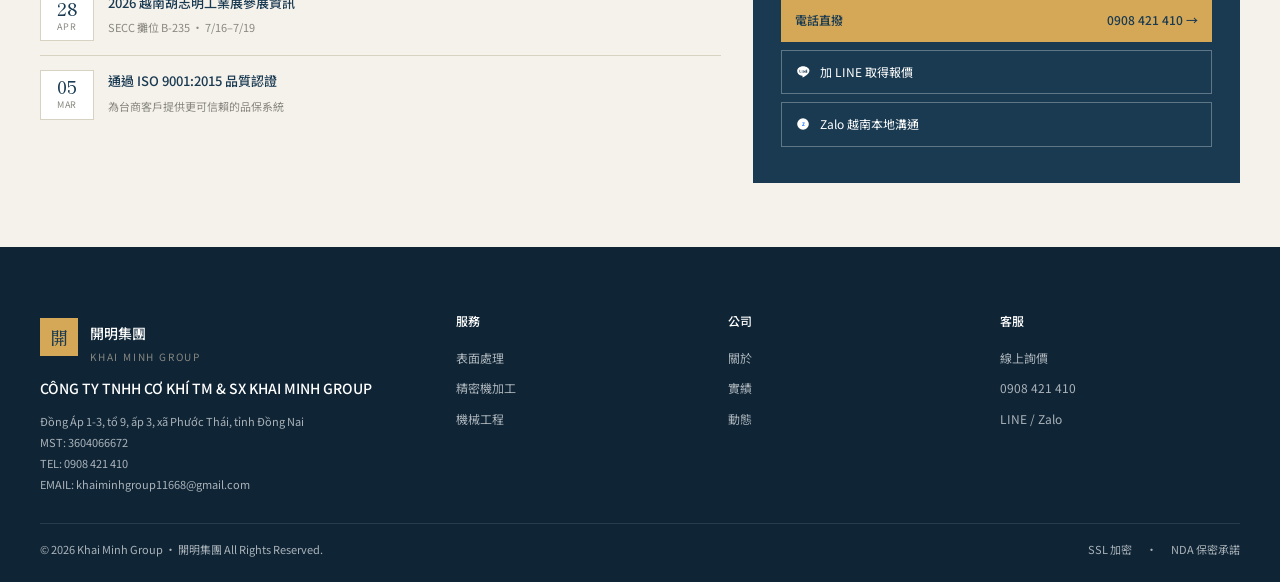
==== commit bd32ae1f: "Show project photos in four-up grids" ====
--- a/khaiminh-website/index.html
+++ b/khaiminh-website/index.html
@@ -339,7 +339,13 @@
 
       <div class="projects-grid">
         <article class="project-card">
-          <div class="project-img" style="background: linear-gradient(180deg, rgba(21,56,82,.12), rgba(21,56,82,.28)), url('assets/img/cases/surface-treatment/553460.jpg'); background-size:cover; background-position:center;">
+          <div class="project-img">
+            <div class="project-photo-grid">
+              <img src="assets/img/cases/surface-treatment/553460.jpg" alt="表面處理實績照片 1">
+              <img src="assets/img/cases/surface-treatment/553461.jpg" alt="表面處理實績照片 2">
+              <img src="assets/img/cases/surface-treatment/553462.jpg" alt="表面處理實績照片 3">
+              <div class="project-photo-fallback"></div>
+            </div>
             <div class="project-img-tag">表面處理</div>
           </div>
           <div class="project-body">
@@ -353,7 +359,13 @@
         </article>
 
         <article class="project-card">
-          <div class="project-img" style="background: linear-gradient(135deg, #A8842F 0%, #6B5318 100%);">
+          <div class="project-img">
+            <div class="project-photo-grid project-photo-grid--placeholder">
+              <div class="project-photo-fallback"></div>
+              <div class="project-photo-fallback"></div>
+              <div class="project-photo-fallback"></div>
+              <div class="project-photo-fallback"></div>
+            </div>
             <div class="project-img-tag">精密機加工</div>
           </div>
           <div class="project-body">
@@ -367,7 +379,13 @@
         </article>
 
         <article class="project-card">
-          <div class="project-img" style="background: linear-gradient(180deg, rgba(21,56,82,.12), rgba(21,56,82,.28)), url('assets/img/cases/valve-repair/553462.jpg'); background-size:cover; background-position:center;">
+          <div class="project-img">
+            <div class="project-photo-grid">
+              <img src="assets/img/cases/valve-repair/553462.jpg" alt="閥件維修實績照片 1">
+              <img src="assets/img/cases/valve-repair/553463.jpg" alt="閥件維修實績照片 2">
+              <img src="assets/img/cases/valve-repair/553464.jpg" alt="閥件維修實績照片 3">
+              <img src="assets/img/cases/valve-repair/553465.jpg" alt="閥件維修實績照片 4">
+            </div>
             <div class="project-img-tag">閥件維修</div>
           </div>
           <div class="project-body">
--- a/khaiminh-website/assets/css/styles.css
+++ b/khaiminh-website/assets/css/styles.css
@@ -485,6 +485,35 @@
   height: 140px;
   position: relative;
   overflow: hidden;
+  background: #1A3A52;
+}
+.project-photo-grid {
+  display: grid;
+  grid-template-columns: repeat(2, 1fr);
+  grid-template-rows: repeat(2, 1fr);
+  width: 100%;
+  height: 100%;
+}
+.project-photo-grid img,
+.project-photo-fallback {
+  width: 100%;
+  height: 100%;
+  min-width: 0;
+  object-fit: cover;
+}
+.project-photo-grid img {
+  display: block;
+}
+.project-photo-fallback {
+  background:
+    linear-gradient(135deg, rgba(212, 168, 87, 0.22), rgba(26, 58, 82, 0.28)),
+    linear-gradient(135deg, #A8842F 0%, #6B5318 100%);
+}
+.project-photo-grid--placeholder .project-photo-fallback:nth-child(2),
+.project-photo-grid--placeholder .project-photo-fallback:nth-child(3) {
+  background:
+    linear-gradient(135deg, rgba(245, 242, 235, 0.12), rgba(26, 58, 82, 0.25)),
+    linear-gradient(135deg, #8E6F22 0%, #1A3A52 100%);
 }
 .project-img-tag {
   position: absolute;
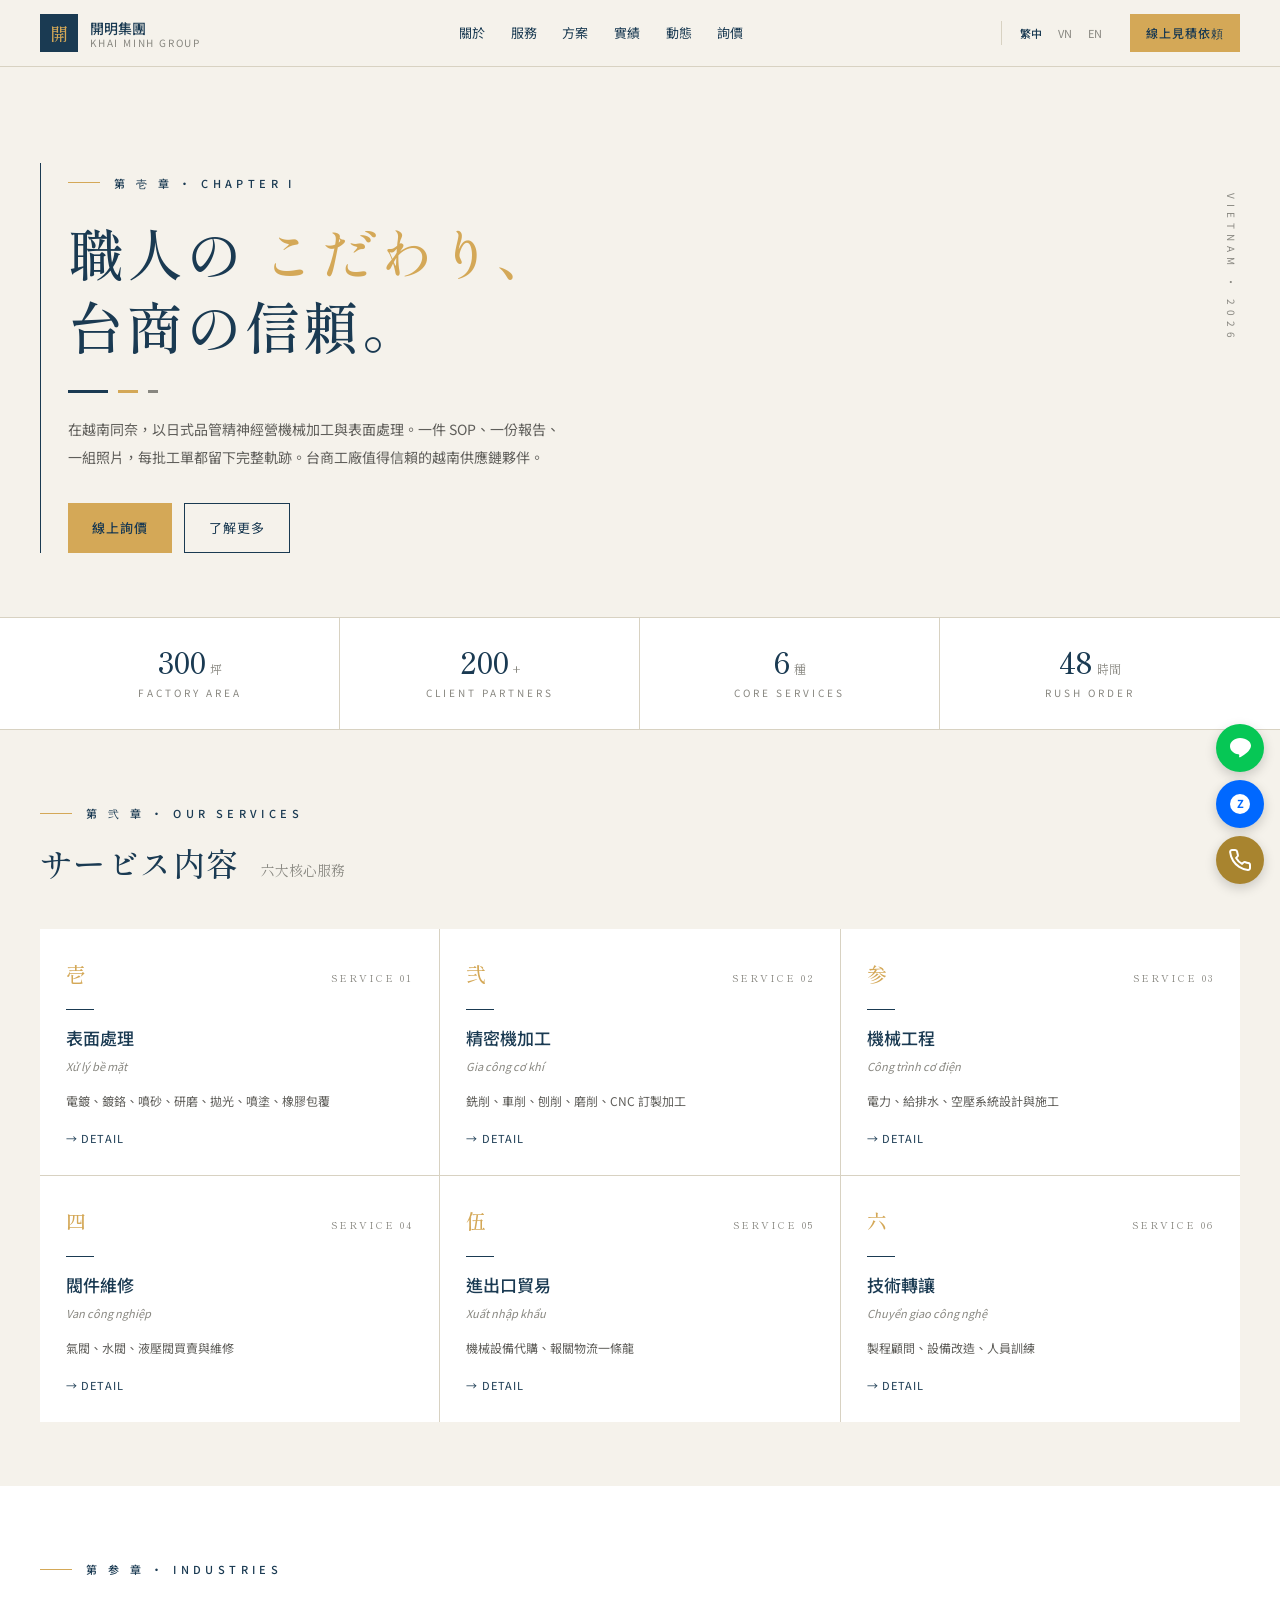
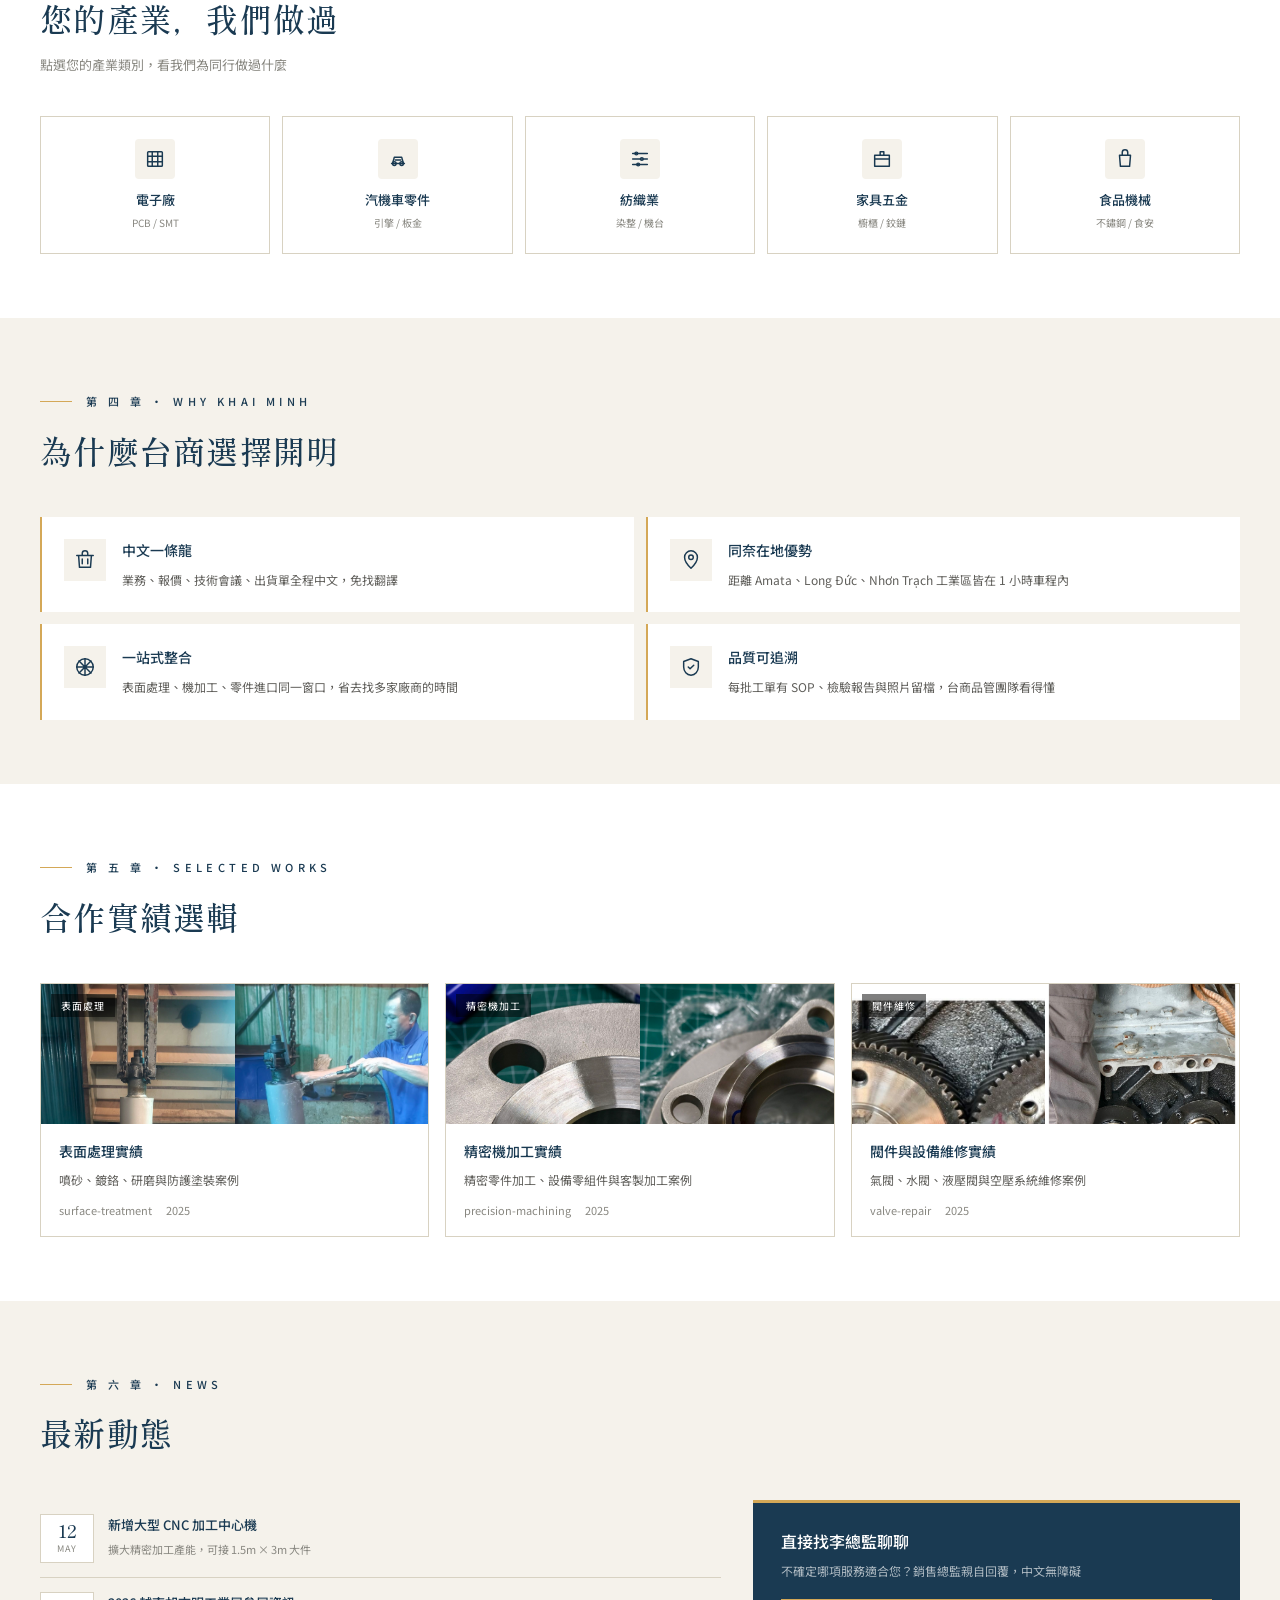
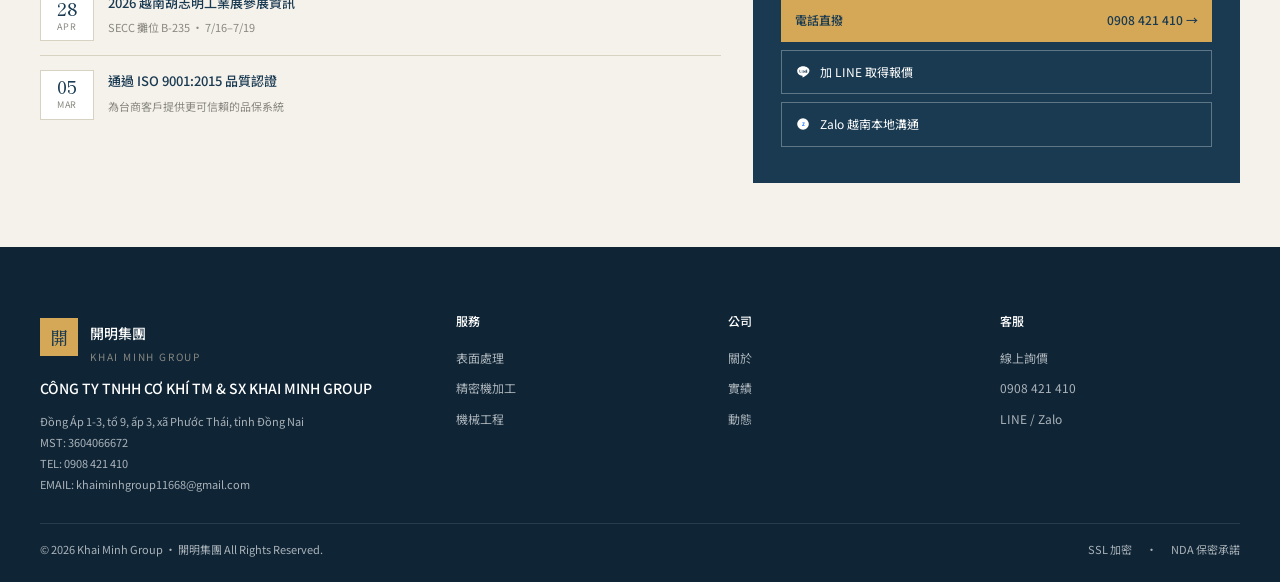
==== commit 61cf3882: "Load project photos from case manifest" ====
--- a/khaiminh-website/index.html
+++ b/khaiminh-website/index.html
@@ -340,7 +340,7 @@
       <div class="projects-grid">
         <article class="project-card">
           <div class="project-img">
-            <div class="project-photo-grid">
+            <div class="project-photo-grid" data-case-category="surface-treatment">
               <img src="assets/img/cases/surface-treatment/553460.jpg" alt="表面處理實績照片 1">
               <img src="assets/img/cases/surface-treatment/553461.jpg" alt="表面處理實績照片 2">
               <img src="assets/img/cases/surface-treatment/553462.jpg" alt="表面處理實績照片 3">
@@ -360,7 +360,7 @@
 
         <article class="project-card">
           <div class="project-img">
-            <div class="project-photo-grid project-photo-grid--placeholder">
+            <div class="project-photo-grid project-photo-grid--placeholder" data-case-category="precision-machining">
               <div class="project-photo-fallback"></div>
               <div class="project-photo-fallback"></div>
               <div class="project-photo-fallback"></div>
@@ -370,17 +370,17 @@
           </div>
           <div class="project-body">
             <h3 class="project-title">精密機加工實績</h3>
-            <p class="project-desc">目前此分類尚未放入真實照片，先保留示意圖</p>
+            <p class="project-desc">精密零件加工、設備零組件與客製加工案例</p>
             <div class="project-meta">
               <span>precision-machining</span>
-              <span>待補照片</span>
+              <span>2025</span>
             </div>
           </div>
         </article>
 
         <article class="project-card">
           <div class="project-img">
-            <div class="project-photo-grid">
+            <div class="project-photo-grid" data-case-category="valve-repair">
               <img src="assets/img/cases/valve-repair/553462.jpg" alt="閥件維修實績照片 1">
               <img src="assets/img/cases/valve-repair/553463.jpg" alt="閥件維修實績照片 2">
               <img src="assets/img/cases/valve-repair/553464.jpg" alt="閥件維修實績照片 3">
@@ -539,6 +539,6 @@
   </div>
 
   <script src="assets/js/i18n.js?v=20260521-2"></script>
-  <script src="assets/js/main.js?v=20260521-2"></script>
+  <script src="assets/js/main.js?v=20260521-4"></script>
 </body>
 </html>
